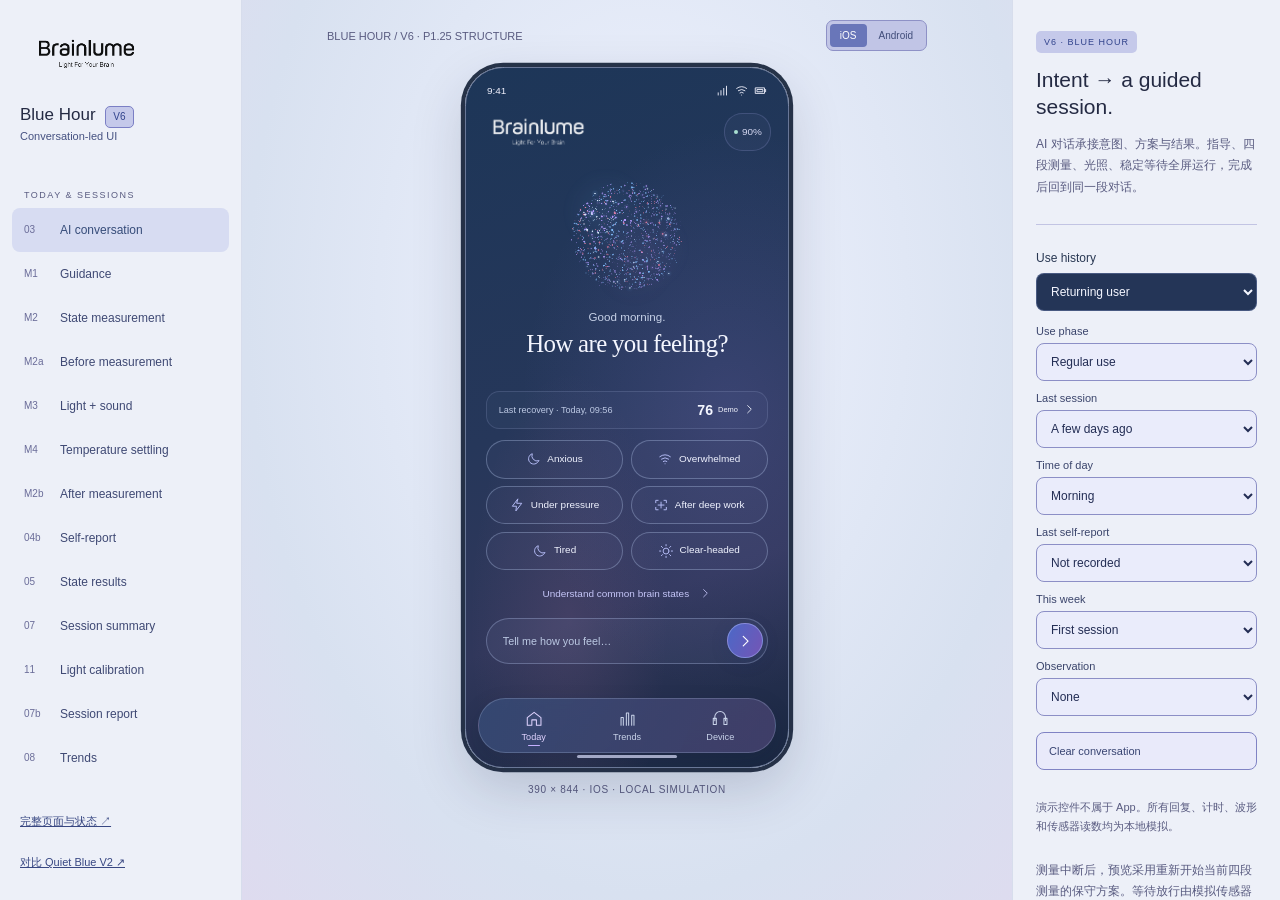
==== index.html @ 0a4dd1eb "Publish complete Brainlume V6 UI prototype and all design states" ====
<!doctype html>
<html lang="en"><head><meta charset="UTF-8"><meta name="viewport" content="width=device-width,initial-scale=1,viewport-fit=cover"><meta name="theme-color" content="#152440"><title>Brainlume — V6 Blue Hour — Conversation UI</title><link rel="stylesheet" href="style.css"><link rel="icon" href="data:,"><link rel="stylesheet" href="quiet-blue.css"><link rel="stylesheet" href="eeg.css"><link rel="stylesheet" href="extended.css?v=20261021-v6"><link rel="stylesheet" href="ue-sync.css?v=20261021-v6"><link rel="stylesheet" href="p1.css?v=20261021-v6"><link rel="stylesheet" href="warm-still.css?v=20261021-v6"><link rel="stylesheet" href="warm-v5.css?v=20261021-v6"><link rel="stylesheet" href="brand-v5.css?v=20261021-v6"><link rel="stylesheet" href="p125.css?v=20261021-v6"></head><body><div id="app"></div><script src="app.js?v=20260918-product"></script><script src="quiet-blue.js"></script><script src="eeg.js"></script><script src="extended.js?v=20260918-product"></script><script src="ue-sync.js?v=20260918-product"></script><script src="p1.js?v=20261021-v6"></script><script src="p125.js?v=20261021-v6"></script></body></html>
---- style.css ----
@media(min-width:701px) and (max-height:950px){.stage .phone{zoom:.83}.stage{padding-top:20px!important}.stage .stage-top{margin-bottom:16px}.stage .design-caption{margin-top:16px}}
@media(min-width:701px) and (max-height:800px){.stage .phone{zoom:.70}.stage{padding-top:18px!important}.stage .stage-top{margin-bottom:15px}.stage .design-caption{margin-top:16px}}
:root{color-scheme:dark;--bg:#071015;--surface:#242c30;--surface2:#30383c;--line:#3d474b;--text:#f7f8f8;--muted:#abb6bb;--cyan:#1ec8e9;--green:#60e390;--amber:#ffbf58;--red:#ff857b;--radius:18px;--space:8px;font-family:Inter,'SF Pro Display',-apple-system,BlinkMacSystemFont,'Segoe UI',sans-serif;color:var(--text);background:#080d10;font-synthesis:none}*{box-sizing:border-box}body{margin:0}button,input,select{font:inherit}button{cursor:pointer;color:inherit}button:focus-visible,a:focus-visible,input:focus-visible,select:focus-visible,summary:focus-visible{outline:2px solid var(--cyan);outline-offset:4px}button{border:0}a{color:var(--cyan)}svg{width:22px;height:22px;flex-shrink:0;fill:none;stroke:currentColor;stroke-width:1.65;stroke-linecap:round;stroke-linejoin:round}h1,h2,h3,p{margin:0}h1{font-size:29px;line-height:1.12;letter-spacing:-1.15px;font-weight:650}h2{font-size:19px;letter-spacing:-.4px;font-weight:620}h3{font-size:15px;font-weight:600}p{line-height:1.5}small{font-size:11px;line-height:1.5}.muted{color:var(--muted)}.cyan{color:var(--cyan)}.amber{color:var(--amber)}.green{color:var(--green)}.red{color:var(--red)}.eyebrow{font-size:10px;letter-spacing:1.8px;font-weight:650;text-transform:uppercase;color:var(--muted)}.flex{display:flex;align-items:center;gap:10px}.between{justify-content:space-between}.column{display:flex;flex-direction:column;gap:16px}.grow{flex:1}.mt{margin-top:24px}.mb{margin-bottom:18px}.tiny{font-size:12px}.lead{font-size:14px;color:var(--muted);line-height:1.55;margin-top:10px}.text-center{text-align:center}.workspace{min-height:100vh;display:grid;grid-template-columns:242px minmax(470px,1fr) 268px}.rail{height:100vh;position:sticky;top:0;border-right:1px solid #202a30;padding:28px 20px;display:flex;flex-direction:column;gap:24px;background:#0c1216}.brand{height:35px;width:118px;object-fit:contain;filter:invert(1);mix-blend-mode:screen}.rail .eyebrow{margin-bottom:8px}.rail-title{font-size:17px;line-height:1.4}.version{display:inline-block;border:1px solid #37434a;padding:3px 7px;border-radius:5px;font-size:10px;margin-left:5px;color:var(--cyan)}.screen-list{overflow:auto;flex:1;margin:0 -8px;scrollbar-width:thin}.screen-list button{width:100%;padding:11px 12px;min-height:44px;text-align:left;border-radius:8px;background:transparent;display:flex;gap:12px;align-items:center;font-size:12px;color:#a6b2b9}.screen-list button span{font-size:10px;font-variant-numeric:tabular-nums;color:#65757e;width:24px}.screen-list button.active{background:#1b2c34;color:var(--cyan)}.screen-list button:hover{background:#202a30}.group-label{font-size:9px;text-transform:uppercase;letter-spacing:1.5px;color:#81919a;margin:20px 12px 8px}.rail-foot{font-size:11px;color:#87979f;line-height:1.7;border-top:1px solid #253139;padding-top:15px}.stage{padding:26px 32px 34px;display:flex;flex-direction:column;align-items:center;background:radial-gradient(ellipse at 50% 30%,#1b2c35 0,transparent 65%)}.stage-top{width:100%;max-width:600px;display:flex;justify-content:space-between;align-items:center;margin-bottom:22px;font-size:11px;color:#95a6af}.platform{display:flex;gap:2px;background:#10191f;border:1px solid #28383f;border-radius:7px;padding:3px}.platform button{background:transparent;color:#97a5ad;padding:6px 10px;border-radius:4px;font-size:10px}.platform button.active{background:#33454f;color:white}.phone{position:relative;width:390px;height:844px;border:1px solid #52616a;border-radius:46px;background:linear-gradient(164deg,#26383f 0%,#1a272e 22%,#101a1f 60%,#0a1217 100%);box-shadow:0 32px 90px #0009,0 0 0 5px #0e151a;overflow:hidden;display:flex;flex-direction:column}.phone.android{border-radius:30px}.status{height:46px;flex-shrink:0;padding:15px 25px 6px;display:flex;justify-content:space-between;align-items:center;font-size:12px;font-weight:650}.status svg{width:15px;height:15px}.status .flex{gap:6px}.topbar{height:52px;flex-shrink:0;display:flex;align-items:center;justify-content:space-between;padding:0 18px}.topbar .brand{width:110px;height:36px}.topbar .eyebrow{color:#eff4f6;letter-spacing:1.4px}.icon-btn{background:transparent;width:44px;min-height:44px;display:inline-flex;justify-content:center;align-items:center;border-radius:50%}.icon-btn:hover{background:#ffffff0a}.main{flex:1;overflow-y:auto;overflow-x:hidden;padding:8px 22px 32px;scrollbar-width:none}.main::-webkit-scrollbar{display:none}.main.has-nav{padding-bottom:115px}.safe-bottom{height:17px;flex-shrink:0}.safe-bottom:after{content:'';display:block;width:120px;height:4px;background:#e4eaed;border-radius:10px;margin:4px auto}.android .safe-bottom:after{width:75px;height:3px}.bottom-nav{position:absolute;left:16px;right:16px;bottom:22px;height:66px;display:flex;background:#1b272deb;border:1px solid #3a4a53;border-radius:32px;box-shadow:0 6px 28px #0008;backdrop-filter:blur(18px);z-index:4}.bottom-nav button{flex:1;background:none;display:flex;align-items:center;justify-content:center;flex-direction:column;gap:5px;color:#a8b5bc;font-size:10px}.bottom-nav button.active{color:var(--cyan)}.bottom-nav svg{width:21px;height:21px}.greeting{margin:9px 0 21px}.greeting .eyebrow{margin-bottom:9px}.device-strip{background:#33444d66;border:1px solid #50616b88;border-radius:14px;padding:11px 12px;display:flex;align-items:center;gap:10px;margin:20px 0}.device-strip>svg{color:#a9c2ce}.device-strip strong{font-size:12px;font-weight:550}.device-strip small{color:#b6c4cb;display:block;font-size:10px}.dot{display:inline-block;width:5px;height:5px;border-radius:50%;background:var(--green);margin-right:5px;vertical-align:middle}.device-strip .battery{font-size:11px;margin-left:auto;color:#bfd0d8}.device-strip .battery svg{width:17px}.section-heading{display:flex;align-items:center;justify-content:space-between;margin:25px 0 12px}.section-heading h2{font-size:15px;font-weight:600;letter-spacing:-.1px}.text-btn{background:none;color:var(--muted);font-size:11px;min-height:44px;padding:0 3px}.text-btn:hover{color:var(--cyan)}.context-chips{display:flex;gap:6px;overflow-x:auto;margin:0 -22px 18px;padding:0 22px 5px;scrollbar-width:none}.chip{background:#26373f;border:1px solid #40515a;color:#bccbd2;white-space:nowrap;padding:7px 12px;border-radius:20px;font-size:10px;min-height:36px}.chip.selected{border-color:#66c3d5;background:#174957;color:#d4f7ff}.tasks{display:grid;gap:12px}.task{border:1px solid #4b5a63;border-radius:18px;background:linear-gradient(115deg,#32444d,#25353d);padding:19px 17px;text-align:left;display:flex;gap:14px;align-items:center;min-height:113px;transition:transform .2s,border-color .2s}.task:hover{transform:translateY(-2px);border-color:#78becd}.task .task-icon{width:45px;height:45px;border:1px solid #2c849a;border-radius:50%;display:grid;place-items:center;color:#65d9ee;flex-shrink:0;background:#173c4766}.task.warm .task-icon{color:#f1c78d;border-color:#806445;background:#57443144}.task .task-icon svg{width:23px;height:23px}.task h3{font-size:16px;letter-spacing:-.35px;line-height:1.3}.task p{font-size:11px;color:#b9c9d1;margin-top:6px}.task .duration{display:inline-block;margin-top:8px;font-size:10px;color:#e2edf1;letter-spacing:.3px}.task>svg{width:16px;margin-left:auto;color:#a4bac4}.card{background:linear-gradient(125deg,#283840,#202d34);border:1px solid #41515b;border-radius:var(--radius);padding:18px}.recent-card{display:flex;align-items:center;gap:18px;text-align:left;width:100%;color:inherit}.recent-card .ring{width:82px;height:82px}.recent-card .ring .number{font-size:29px}.recent-card .ring small{font-size:9px}.recent-copy .eyebrow{font-size:9px;letter-spacing:1px}.recent-copy strong{font-size:16px;display:block;margin:6px 0}.recent-copy p{font-size:11px;line-height:1.5;color:#afc1cb}.ring{position:relative;display:grid;place-items:center;width:210px;height:210px;flex-shrink:0}.ring svg{width:100%;height:100%;position:absolute;inset:0;stroke:none;transform:rotate(-90deg)}.ring circle{fill:none;stroke-width:6;stroke-linecap:round}.ring .ring-track{stroke:#3d505b}.ring .ring-fill{stroke:var(--cyan);stroke-dasharray:var(--arc) 283}.ring .number{font-size:68px;letter-spacing:-3px;font-weight:560;line-height:1.05}.ring small{display:block;text-align:center;color:#b5c6cf;font-size:13px;letter-spacing:0;margin-top:3px}.score-hero{display:flex;flex-direction:column;align-items:center;padding:20px 0 17px}.score-hero .eyebrow{margin-top:15px;font-size:10px}.score-hero .ring{width:193px;height:193px}.result-title{margin-top:12px}.result-title h1{font-size:27px}.pill{font-size:10px;padding:5px 9px;border-radius:20px;border:1px solid #6b6250;color:var(--amber);background:#64522b22;white-space:nowrap}.pill.good{color:var(--green);border-color:#456c60;background:#234c3633}.pill.neutral{color:#c4d4dc;border-color:#52636d;background:#40536122}.relax-row{padding:14px 16px;font-size:12px}.action-card{border-left:2px solid var(--cyan);padding:13px 15px;background:#1c39434d;border-radius:0 10px 10px 0;margin-top:15px}.action-card p{font-size:12px;color:#bcccd5;margin-top:5px}.metric-row{padding:14px 0;border-bottom:1px solid #46545e99}.metric-row:last-child{border-bottom:0;padding-bottom:0}.metric-row:first-child{padding-top:0}.metric-row strong{font-size:12px;font-weight:500}.metric-row small{font-size:10px;color:#a3b7c2}.metric-row .value{font-size:19px}.bar{height:4px;border-radius:5px;background:#42555f;margin:10px 0 4px;overflow:hidden}.bar>i{height:100%;display:block;background:#77c9da;border-radius:5px}.primary,.secondary,.danger{width:100%;min-height:50px;border-radius:13px;padding:13px 15px;font-size:13px;font-weight:650;display:flex;align-items:center;justify-content:center;gap:10px}.primary{background:var(--cyan);color:#031b23}.primary:hover{background:#63dcf1}.secondary{background:#26363e;border:1px solid #657680;color:#edf3f6}.danger{background:#ff857b;color:#30100c}.bottom-action{margin-top:22px;display:flex;flex-direction:column;gap:10px}.footnote{font-size:10px;color:#95aab5;line-height:1.65}.footer-note{text-align:center;font-size:10px;letter-spacing:.2px;color:#91a8b4;margin-top:16px}.disclosure{border-bottom:1px solid #384952;padding:15px 0;font-size:12px;color:#b0c2cc}.disclosure summary{min-height:24px;cursor:pointer;color:#dce8ee;font-size:12px}.disclosure p{margin-top:12px;font-size:11px;line-height:1.7}.steps{display:flex;margin:13px 0 8px;position:relative;justify-content:space-between}.steps:before{content:'';position:absolute;top:14px;left:42px;right:42px;height:1px;background:#52616b}.step{position:relative;display:flex;flex-direction:column;align-items:center;gap:8px;width:33%;color:#8fa5b1;font-size:10px}.step b{font-size:10px;border-radius:50%;border:1px solid #526975;background:#17272f;width:29px;height:29px;display:grid;place-items:center;font-weight:500}.step.active{color:var(--cyan)}.step.active b{background:var(--cyan);border-color:var(--cyan);color:#031b23}.step.done b{background:#506a76;color:white}.light .step.active{color:var(--amber)}.light .step.active b{background:var(--amber);border-color:var(--amber)}.session{display:flex;flex-direction:column;min-height:100%;text-align:center}.session h1{font-size:24px;letter-spacing:-.7px}.session .lead{max-width:285px;margin:10px auto 0;font-size:12px}.orb-wrap{height:257px;display:grid;place-items:center;margin:8px -10px 0;position:relative;flex-shrink:0}.orb{width:102px;height:102px;border-radius:50%;position:relative;background:radial-gradient(circle at 40% 35%,#b5e8ee88,#5d9fba22 65%,#b5f8ff44);border:1px solid #8bd4e8;box-shadow:0 0 60px #47c1e933,inset 0 0 35px #9eeeff33;animation:breathe 7s ease-in-out infinite}.orb:before,.orb:after{content:'';position:absolute;inset:-29px;border:1px solid #61b3d34d;border-radius:50%;box-shadow:0 0 0 28px #55b9d808,0 0 0 29px #66b8d420}.orb:after{inset:-86px;border-color:#72b6d019;box-shadow:none}.light .orb{background:radial-gradient(circle at 38% 33%,#f8d4a56b,#97612744 70%,#ffbd6533);border-color:#e9bb71;box-shadow:0 0 70px #d49a4733,inset 0 0 35px #ffce822b}.light .orb:before{border-color:#e7b56d55;box-shadow:0 0 0 28px #dba64c08,0 0 0 29px #c7a36829}.light .orb:after{border-color:#c7a36819}.paused .orb{animation-play-state:paused;opacity:.4}.timer{font-size:48px;font-weight:500;letter-spacing:-2px;line-height:1.1;font-variant-numeric:tabular-nums}.timer-label{font-size:10px;color:#b1c5d0;margin-top:7px;letter-spacing:.4px}.session-message{font-size:11px;color:#bed1db;margin-top:19px;min-height:35px}.signal{font-size:10px;color:#abc3cf;display:flex;justify-content:center;gap:6px;align-items:center;margin-top:20px}.signal svg{width:14px;height:14px}.session-actions{margin-top:auto;padding-top:22px;display:flex;flex-direction:column;gap:3px}.session-actions .text-btn{font-size:11px}.banner{font-size:11px;text-align:left;padding:12px 14px;border:1px solid #546d78;border-radius:12px;background:#304f5c55;margin:16px 0;line-height:1.6}.banner.warning{border-color:#916b43;color:#f2c890;background:#6c471c33}.session .banner{margin:12px 0 0}.session .banner+.orb-wrap{height:212px}.segmented{display:flex;border:1px solid #475b67;background:#17272f;padding:4px;border-radius:12px;margin:22px 0}.segmented button{flex:1;background:none;color:#acbec9;border-radius:8px;font-size:11px;min-height:38px}.segmented button.active{background:#405661;color:white;box-shadow:0 2px 4px #0002}.chart{width:100%;height:auto;stroke:none;margin-top:17px}.chart text{font-size:9px;fill:#aebec8;font-family:inherit;stroke:none}.chart .grid{stroke:#43555f;stroke-width:1;stroke-dasharray:3 4}.chart .line{fill:none;stroke:var(--cyan);stroke-width:2}.chart circle{fill:var(--cyan);stroke:#173b4a;stroke-width:2}.history-row{width:100%;padding:15px 0;display:flex;align-items:center;gap:10px;background:none;border-bottom:1px solid #3c4d57;text-align:left}.history-row:last-child{border:0;padding-bottom:0}.history-row svg{width:16px;color:#a1b5c0}.history-row .history-icon{background:#354d58;width:34px;height:34px;border-radius:10px;display:grid;place-items:center;color:#aed2df}.history-row strong{display:block;font-size:12px}.history-row small{font-size:10px;color:#95acb9;display:block;margin-top:4px}.history-row .pill{font-size:9px}.stat-pair{display:flex;justify-content:space-between;margin-top:17px;padding-top:14px;border-top:1px solid #3c515c}.stat-pair strong{font-size:21px;font-weight:550;display:block}.stat-pair small{font-size:9px;color:#a8bcc7}.product-photo{width:100%;height:176px;object-fit:cover;border-radius:15px;filter:brightness(.83);margin:18px 0}.settings-row{width:100%;background:none;display:flex;align-items:center;gap:12px;text-align:left;padding:16px 0;border-bottom:1px solid #435560}.settings-row:last-child{border:0}.settings-row svg{width:18px;color:#a7c4d2}.settings-row strong{font-size:12px;font-weight:500;display:block}.settings-row small{color:#a0b6c3;font-size:10px;display:block;margin-top:4px}.settings-row>svg:last-child{margin-left:auto;width:15px}.checklist{display:flex;flex-direction:column;gap:18px;margin:24px 0}.check-item{display:flex;align-items:flex-start;gap:12px;font-size:12px;line-height:1.55}.check-item b{flex-shrink:0;border-radius:50%;border:1px solid #52717f;color:#9fe0ee;font-size:10px;font-weight:500;width:25px;height:25px;display:grid;place-items:center}.choice{width:100%;padding:18px;background:#293b45;border:1px solid #50636f;border-radius:14px;display:flex;align-items:center;text-align:left;gap:13px;min-height:62px}.choice svg{color:#c3d7e1}.choice.selected{border-color:var(--cyan);background:#164454}.choice span{font-size:13px}.choice small{display:block;margin-top:5px;color:#a5bdca}.compare{display:grid;grid-template-columns:1fr 1fr;gap:12px;margin:20px 0}.compare .card{text-align:center;padding:17px 8px}.compare strong{font-size:40px;font-weight:500;display:block;margin:6px 0;letter-spacing:-1px}.compare small{color:#b1c6d0;font-size:10px}.compare .after{border-color:#46818f}.legend{display:flex;gap:15px;font-size:10px;color:#a7bcc7;margin-bottom:15px}.legend i{display:inline-block;width:7px;height:7px;background:#778b96;border-radius:2px;margin-right:6px}.legend i.after{background:var(--cyan)}.compare-metric{margin:17px 0}.compare-metric .flex{font-size:11px;justify-content:space-between}.paired-bars{display:grid;grid-template-columns:1fr 26px;align-items:center;gap:4px 7px;margin-top:7px;font-size:10px;color:#b5c7d1}.paired-bars i{display:block;height:4px;background:#7b8e99;border-radius:3px}.paired-bars i.after{background:var(--cyan)}.direction{font-size:9px;color:#99adba;margin-top:5px}.table{width:100%;border-collapse:collapse;font-size:11px;margin-top:16px}.table td,.table th{padding:11px 5px;border-bottom:1px solid #41535e;text-align:right}.table td:first-child,.table th:first-child{text-align:left}.table th{font-size:9px;color:#adc1ce;font-weight:500}.table td:last-child{color:#86d6e5}.report-label{margin-top:26px}.field{display:block;font-size:12px;margin:21px 0}.field input,.field select{margin-top:9px;width:100%;height:50px;border-radius:12px;border:1px solid #586d79;background:#243943;color:#f5f9fb;padding:0 14px}.field input::placeholder{color:#9db1be}.toggle-row{display:flex;align-items:center;gap:15px;padding:18px 0;border-bottom:1px solid #3f535f}.toggle-row strong{font-size:12px}.toggle-row p{font-size:11px;color:#a5bdcb;margin-top:6px}.switch{width:43px;height:26px;flex-shrink:0;border-radius:20px;background:#546976;padding:3px;border:0}.switch:after{content:'';display:block;width:20px;height:20px;background:#e5f1f6;border-radius:50%;transition:transform .2s}.switch[aria-checked=true]{background:#188399}.switch[aria-checked=true]:after{transform:translateX(17px)}.switch:disabled{opacity:.6;cursor:default}.swatches{display:flex;gap:8px;margin:12px 0}.swatch{border:2px solid transparent;background:var(--skin);width:46px;height:46px;border-radius:50%;color:#141414}.swatch.selected{border-color:#51def6;outline:2px solid #153644;outline-offset:2px}.welcome-art{margin:0 -22px 26px;height:310px;position:relative;overflow:hidden}.welcome-art img{height:100%;width:100%;object-fit:cover;filter:brightness(.75)}.welcome-art:after{content:'';position:absolute;inset:0;background:linear-gradient(transparent 55%,#17272f)}.welcome h1{font-size:35px}.large-icon{width:66px;height:66px;border-radius:20px;background:#30505d;display:grid;place-items:center;margin:22px 0;color:#93dfec}.large-icon svg{width:30px;height:30px}.inspector{height:100vh;position:sticky;top:0;border-left:1px solid #253037;padding:31px 23px;background:#0c1318;overflow:auto}.inspector h2{font-size:15px;margin:13px 0}.inspector p{font-size:12px;line-height:1.8;color:#9cafba;margin:12px 0}.inspector .rule{border-top:1px solid #293a44;margin:26px 0}.inspector .token{display:flex;gap:10px;align-items:center;margin:12px 0;font-size:11px;color:#b1c2cd}.token i{width:22px;height:22px;border-radius:6px;border:1px solid #ffffff22}.inspector .tiny-btn{background:#20323c;border:1px solid #405662;width:100%;padding:11px 12px;text-align:left;margin:5px 0;border-radius:8px;font-size:11px;min-height:44px}.inspector .tiny-btn:hover{border-color:#79bfce}.review-badge{display:inline-flex;align-items:center;gap:6px;font-size:9px;letter-spacing:1px;padding:6px 8px;border-radius:5px;background:#1a3540;color:#a7dde9}.modal-scrim{position:absolute;inset:0;background:#03090dc9;backdrop-filter:blur(7px);z-index:20;display:flex;align-items:flex-end}.sheet{width:100%;background:#263943;border:1px solid #607783;border-radius:26px 26px 0 0;padding:24px 22px 30px;max-height:85%;overflow:auto;box-shadow:0 -20px 60px #0005}.sheet:before{content:'';display:block;margin:-11px auto 22px;width:36px;height:4px;border-radius:3px;background:#66818e}.sheet h2{font-size:23px;line-height:1.2}.sheet .lead{font-size:12px}.sheet .primary,.sheet .secondary,.sheet .danger{margin-top:11px}.toast{position:absolute;bottom:104px;left:20px;right:20px;background:#d2f4fd;color:#0e3542;font-size:12px;padding:15px;border-radius:12px;text-align:center;z-index:30;box-shadow:0 8px 25px #0006}.empty{padding:48px 16px;text-align:center}.empty svg{width:38px;height:38px;color:#86bfce;margin-bottom:15px}.empty p{font-size:12px;color:#a9c1ce;margin-top:10px}.mobile-review{display:none}.design-caption{font-size:10px;color:#7f939e;margin-top:20px;letter-spacing:.7px}.hidden{display:none!important}@keyframes breathe{0%,100%{transform:scale(.94);opacity:.8}50%{transform:scale(1.08);opacity:1}}@media(prefers-reduced-motion:reduce){*,*:before,*:after{animation:none!important;transition:none!important}}@media(max-width:1150px){.workspace{grid-template-columns:205px 1fr}.inspector{display:none}.rail{padding:24px 16px}.stage{padding:25px}.mobile-review{display:block;margin-top:20px;max-width:390px;width:100%;font-size:11px}.mobile-review summary{cursor:pointer;color:#9ec2d3;min-height:44px}.mobile-review button{min-height:44px;padding:8px 12px;margin:4px;border-radius:8px;background:#263c49;font-size:11px}.mobile-review select{width:100%;height:44px;background:#233b48;color:white;border:1px solid #526978;border-radius:8px;padding:0 10px}}@media(max-width:700px){.workspace{display:block}.rail,.inspector{display:none}.stage{padding:0;display:block;background:none}.stage-top,.design-caption{display:none}.phone{width:100%;height:100dvh;min-height:600px;border:0;border-radius:0!important;box-shadow:none}.status{padding-top:max(13px,env(safe-area-inset-top));height:calc(44px + env(safe-area-inset-top))}.safe-bottom{height:max(17px,env(safe-area-inset-bottom))}.bottom-nav{bottom:max(22px,env(safe-area-inset-bottom))}.mobile-review{max-width:none;margin:0;padding:14px 22px;background:#0b1720}.main{padding-left:22px;padding-right:22px}.modal-scrim{position:fixed}.sheet{padding-bottom:max(30px,env(safe-area-inset-bottom))}}@media(max-width:360px){h1{font-size:26px}.main{padding-left:18px;padding-right:18px}.task{padding:15px 13px;gap:10px}.task h3{font-size:15px}.task .task-icon{width:38px;height:38px}.context-chips{margin-left:-18px;margin-right:-18px;padding-left:18px;padding-right:18px}.orb-wrap{height:222px}.session .banner+.orb-wrap{height:180px}.timer{font-size:42px}.paired-bars{font-size:9px}}@media print{body{background:white;color:black}.rail,.inspector,.stage-top,.bottom-nav,.mobile-review,.design-caption,.status,.safe-bottom,.topbar,.bottom-action{display:none!important}.workspace,.stage{display:block;padding:0}.phone{width:100%;height:auto;border:0;box-shadow:none;background:white;color:black;overflow:visible}.main{overflow:visible;padding:20px!important}.card{background:#f4f6f8;border-color:#ddd;break-inside:avoid;color:black}.muted,.lead,.footnote,.eyebrow,.table th,.direction{color:#555}.table td:last-child{color:#15657b}}
body.embedded .rail,body.embedded .inspector,body.embedded .stage-top,body.embedded .design-caption,body.embedded .mobile-review{display:none!important}body.embedded .workspace{display:block}body.embedded .stage{padding:0!important}body.embedded .phone{zoom:1!important;width:100%;height:100dvh;border:0;border-radius:0;box-shadow:none}body.embedded{overflow:hidden}
---- quiet-blue.css ----
/* Quiet Blue / V2. Core layout and accessible interactions are inherited. */
:root{--bg:#202c50;--surface:#274565;--surface2:#354e77;--line:#52639b;--text:#f2f3fc;--muted:#c0d0e7;--cyan:#98cbed;--green:#92ded7;--amber:#efcf8d;--red:#f5a9a9;--radius:12px;font-family:Avenir,'Avenir Next','Trebuchet MS',-apple-system,BlinkMacSystemFont,'Segoe UI',sans-serif;background:#151f35;font-synthesis:none}
body{background:#151f35}h1{font-weight:500;letter-spacing:-.55px;font-size:27px}h2{font-weight:500;letter-spacing:0}h3{font-weight:500}.eyebrow{font-weight:500;letter-spacing:1.1px}.phone{background:linear-gradient(168deg,#202b50 0%,#20334e 49%,#203a4d 75%,#495c87 100%);border-color:#6572a2;box-shadow:0 25px 80px #0b102655,0 0 0 5px #1b2440}.status{height:46px;font-weight:500}.status .flex{gap:7px}.status svg{width:16px;height:16px}.topbar{height:68px;padding:0 19px}.topbar .brand{width:157px;height:64px;margin-left:-7px;opacity:.97}.topbar .eyebrow{font-size:12px;letter-spacing:.3px;text-transform:none;max-width:252px;text-align:center;font-weight:500}.topbar .icon-btn{color:#a7e1e8}.main{padding:4px 24px 28px}.main.has-nav{padding-bottom:100px}.safe-bottom{background:#485b88;height:18px}.safe-bottom:after{background:#dae1f2;opacity:.8}.phone:has(.blue-session) .safe-bottom,.phone:has(.result-title) .safe-bottom{background:transparent}
.bottom-nav{left:0;right:0;bottom:0;height:86px;padding:9px 8px 22px;border:0;border-top:1px solid #7884bc66;border-radius:0;background:linear-gradient(110deg,#4e5b8dce,#455a84de);box-shadow:none;backdrop-filter:blur(18px)}.bottom-nav button{color:#becce5;gap:7px;font-size:11px;letter-spacing:.5px;text-transform:uppercase;font-weight:400}.bottom-nav svg{width:25px;height:25px;stroke-width:1.35}.bottom-nav button.active{color:#fff}.bottom-nav button.active svg{filter:drop-shadow(0 0 4px #c8ddff22)}
.primary{background:linear-gradient(105deg,#665fe0,#6f9bdc);border:1px solid #9aaff344;border-radius:30px;color:#fff;font-size:14px;font-weight:500;min-height:49px;box-shadow:none}.primary:hover{background:linear-gradient(105deg,#7772ed,#81afe9)}.secondary{background:linear-gradient(115deg,#334b7022,#45618b22);border-color:#8296cf;border-radius:30px;min-height:49px;font-size:13px;font-weight:500}.danger{border-radius:30px;font-weight:500}.text-btn{font-size:12px;color:#c0d1ec}.icon-btn:hover{background:#7e99cc18}.card{background:transparent;border:0;border-radius:0;padding:18px 0;border-top:1px solid #6278ac88;box-shadow:none}.banner{background:#556e9a1c;border:1px solid #7088b96b;border-radius:12px;color:#d5dff1;font-size:12px}.banner.warning{color:#f6d8a4;background:#75614422;border-color:#bc9c6377}.pill{color:#efd397;border-color:#a58e6788;background:transparent;font-size:11px}.pill.good{color:#9ee4da;border-color:#6ea9a588;background:transparent}.pill.neutral{color:#d2ddf2;background:transparent;border-color:#7c91b088}.action-card{background:transparent;border-left:0;border-top:1px solid #637db688;border-radius:0;padding:18px 0}.action-card p{color:#c0d0e7}.section-heading h2{font-size:16px;font-weight:500}.footnote{font-size:11px;color:#bfd0e7;line-height:1.6}.lead{font-size:14px;color:#c0cfe7;line-height:1.6}.dot{background:#92e3da;width:5px;height:5px}.cyan{color:#a7d5f2}.green{color:#a3e5dd}.amber{color:#efd293}
.home-intro{text-align:center;margin:23px 0 0}.home-intro h1{font-size:18px;letter-spacing:0;color:#d9def5;font-weight:400}.home-intro p{font-size:11px;color:#b7cbe2;margin-top:8px}.round-tasks{display:grid;grid-template-columns:1fr 1fr;gap:16px;margin:35px 0 0}.round-task{text-align:center;min-width:0}.circle-action{width:100%;aspect-ratio:1;border-radius:50%;background:radial-gradient(ellipse at 30% 25%,#30537e 0%,#274872 52%,#274b71 100%);border:1px solid #28729980;box-shadow:inset 0 2px 7px #267fc344,inset -2px -2px 10px #344c8433,0 6px 16px #102b4b18;display:grid;place-items:center;color:#f5f4fc;padding:15px;transition:transform .2s,border-color .2s,box-shadow .2s}.circle-action span{font-size:23px;font-weight:500;line-height:1.3;letter-spacing:.1px}.recovery-circle{background:radial-gradient(ellipse at 30% 25%,#335586 0%,#2b4978 53%,#2b4a78 100%);border-color:#3e73a788}.circle-action:hover{transform:translateY(-3px);border-color:#87c8e5;box-shadow:inset 0 2px 7px #6cabd355,0 9px 22px #18234433}.circle-action:active{transform:scale(.98)}.round-task>strong{display:block;font-size:14px;font-weight:500;margin-top:13px}.round-task p{font-size:12px;color:#d0dbed;margin-top:3px}.guide-link{display:flex;align-items:center;justify-content:center;gap:17px;background:none;width:100%;min-height:52px;margin:22px 0 14px;font-size:14px;color:#e4e9f7}.guide-link>span{text-decoration:underline;text-underline-offset:5px}.guide-link>svg:first-child{color:#a0a1ee;width:20px}.guide-link>svg:last-child{color:#91c7e6;width:17px}.recent-open{border-top:1px solid #677aad8c;border-bottom:1px solid #677aad8c;padding:17px 0 20px}.recent-open .section-heading{margin:0 0 13px}.recent-open .section-heading .tiny{font-size:10px}.open-result{background:none;width:100%;padding:0;display:grid;grid-template-columns:1fr 1fr 10px;text-align:left;align-items:center;color:inherit;gap:15px;min-height:67px}.open-result>span:first-child{border-right:1px solid #768cc17d}.open-result small{font-size:12px;color:#bdcee9}.open-result strong{display:block;font-size:36px;line-height:1.2;color:#b8b7f4;font-weight:400;margin-top:6px;letter-spacing:0}.open-result em{font-size:12px;font-style:normal;color:#becce6}.open-result .state-word{font-size:25px;color:#efd397;font-weight:500}.open-result>svg{width:13px;color:#84b6d5}.scenario-section .section-heading{margin:19px 0 10px}.scenario-section .section-heading h2{font-size:14px}.scenario-section .tiny{font-size:10px}.context-chips{margin:0 -24px;padding:0 24px 8px;gap:7px}.chip{background:#6277991c;border:1px solid #869abe66;color:#dbe5f5;font-size:11px;padding:7px 13px;min-height:38px;border-radius:22px}.chip.selected{background:#7778bd77;color:#fff;border-color:#adadef}.device-strip{background:transparent;border-color:#7891b36b}
.result-title{margin-top:18px}.result-title h1{font-size:21px;letter-spacing:0;font-weight:500}.score-hero{padding:17px 0 0}.score-hero .blue-ring{width:206px;height:206px}.blue-ring circle{stroke-width:6.6}.blue-ring .ring-track{stroke:#356892}.blue-ring .blue-fill{stroke-linecap:round}.blue-ring .number{color:#c1baf7;font-size:53px;font-weight:400;letter-spacing:-1px}.blue-ring small{color:#c4d7ee;font-size:15px;margin-top:0}.ring-label{display:block;font-size:12px;color:#c0def0;margin-top:8px}.score-context{text-align:center;font-size:11px;color:#b5c9e2;margin-top:10px}.relax-inline{text-align:center;font-size:13px;margin-top:19px;color:#e4eaf5}.relax-inline span{padding:0 7px;color:#9ab3d1}.relax-inline strong{font-size:15px;color:#efd397;font-weight:500}.recommendation h2{font-size:21px;margin-top:17px}.recommendation .lead{font-size:12px;line-height:1.5;margin-top:8px}.result-action{margin-top:17px;gap:7px}.result-action .primary{font-size:14px}.result-action .footnote{font-size:10px}.open-metrics{margin-top:20px;border-top:1px solid #6e81b399}.metric-row{padding:20px 0 17px!important;border-bottom:1px solid #667dab77}.metric-row h3{font-size:14px}.metric-row .value{font-size:15px;color:#a7d5ed}.scale-bar{margin-top:13px;position:relative;height:8px;border-bottom:1px dotted #9db3d288;border-left:1px dotted #9db3d288;border-right:1px dotted #9db3d288}.scale-bar i{display:block;height:7px;background:linear-gradient(90deg,#77b8df,#7d8beb);border-radius:0 8px 8px 0}.scale-labels{display:flex;justify-content:space-between;color:#b7c8e0;font-size:10px;margin-top:4px}.direction{color:#c0cee1;font-size:10px;line-height:1.5;margin-top:7px}.disclosure{border-color:#6c7cac77;font-size:13px}.disclosure summary{color:#dfe9f6;font-size:13px}.disclosure p{color:#bdcde4;font-size:12px}.bar{background:#405d7b;border-radius:0;height:7px}.bar>i{background:linear-gradient(90deg,#469ac3,#82a1df);border-radius:0 8px 8px 0}
.blue-session{padding-top:14px;min-height:100%;text-align:center}.steps{margin:0 0 0;padding:0 5px}.steps:before{top:14px;background:#8497bd;left:48px;right:48px}.step{font-size:12px;color:#c3cce8;gap:8px}.step b{width:29px;height:29px;font-size:11px;border-color:#8c9fc5;background:#263957;color:#b9cde3}.step.active,.light .step.active{color:#d5cff7}.step.active b,.light .step.active b{background:#aaa1ee;border-color:#c1b5f8;color:#263055;box-shadow:0 0 0 4px #9a8bdf22}.step.done b{background:#2e4a65;color:#ace2e4;border-color:#8aafd2}.session-disc-wrap{display:grid;place-items:center;margin:35px -5px 0}.session-disc{width:254px;height:254px;position:relative;border-radius:50%;display:grid;place-items:center;overflow:hidden;background:radial-gradient(ellipse at 33% 22%,#315e86,#29476e 48%,#2c567e);border:1px solid #3778a588;box-shadow:inset 0 2px 10px #3493ca55,inset -5px -6px 20px #26548333,0 8px 20px #122d4b11}.disc-halo{position:absolute;inset:0;border-radius:50%;background:radial-gradient(circle at 49% 34%,#d2e1f315,transparent 38%);animation:quietBreathe 8s ease-in-out infinite}.with-light .disc-halo{background:radial-gradient(circle at 49% 35%,#efd39555 0%,#b6bd9625 14%,transparent 37%)}.disc-clock{position:relative;margin-top:44px}.session .timer{font-size:43px;letter-spacing:-1px;font-weight:400}.session .timer-label{font-size:12px;color:#dae4f5;margin-top:5px}.session-copy{margin-top:32px}.session-copy h1{font-size:21px;letter-spacing:0;line-height:1.4;font-weight:500}.session-copy .lead{margin-top:8px;font-size:12px;color:#c1cfe5}.signal{font-size:11px;color:#c1dae9;margin-top:19px}.signal svg{width:13px;height:13px}.stage-duration{color:#b7cce2;font-size:11px;margin-top:8px}.session-actions{display:grid;grid-template-columns:1fr 1fr;gap:12px;margin-top:auto;padding-top:30px;padding-bottom:20px}.session-actions .secondary{padding:12px 9px;min-height:49px;font-size:13px;white-space:nowrap;background:#49669818}.session-actions svg{width:18px}.measure-top{font-size:13px;color:#d0d6ed;padding:14px 0}.blue-session .banner{margin-top:15px;font-size:11px;line-height:1.5;padding:10px 12px}.has-alert .session-disc-wrap{margin-top:18px}.has-alert .session-disc{width:215px;height:215px}.has-alert .session-copy{margin-top:19px}.paused .disc-halo{animation-play-state:paused;opacity:.25}.paused .session-disc{filter:saturate(.6)}@keyframes quietBreathe{0%,100%{opacity:.55;transform:scale(.94)}50%{opacity:1;transform:scale(1.08)}}
.trend-heading{text-align:center;margin-top:23px}.trend-heading h1{font-size:19px;font-weight:400;letter-spacing:0}.segmented{border:1px solid #7e7eca;background:#1b2c4b66;padding:0;border-radius:30px;margin:25px 0 0;overflow:hidden}.segmented button{border-radius:30px;min-height:36px;font-size:12px;color:#e0e7f4;font-weight:400}.segmented button.active{background:linear-gradient(100deg,#665fe0,#6f98de);color:#fff;box-shadow:none}.range-caption{text-align:center;font-size:12px;color:#cdd9ee;margin:20px 0 29px}.trend-section h2{font-size:17px}.trend-section>.footnote{font-size:10px;color:#b4c8e0;margin-top:7px}.chart{margin:17px 0 0}.chart text{font-size:11px;fill:#c9d8eb}.chart .grid{stroke:#92adca88;stroke-width:.7;stroke-dasharray:1 3}.chart .line{stroke:#83bce9;stroke-width:2.5}.chart circle{fill:#e6e5fd;stroke:#89bee9;stroke-width:1.8}.trend-caption{font-size:10px;color:#c1d0e3;text-align:center;line-height:1.6;margin:0 12px 20px}.stat-pair{padding:17px 8px 20px;border-top:1px solid #6b80b18c;border-bottom:1px solid #6b80b18c;margin-top:0;justify-content:space-around;text-align:center}.stat-pair>div{flex:1}.stat-pair>div+div{border-left:1px solid #728abc77}.stat-pair strong{font-size:25px;font-weight:400;line-height:1.2;color:#ccd6f4}.stat-pair small{display:block;font-size:11px;color:#c0cfe5;margin-top:6px}.open-history .section-heading{margin:23px 0 7px}.history-row{padding:15px 0;gap:10px;border-color:#6882ad66}.history-row strong{font-size:13px;font-weight:400;color:#d8e4f6}.history-row small{font-size:10px;color:#b0c5dc}.history-row>svg{color:#8dcee9;width:15px}.mood{font-size:12px;color:#e7cb98;display:flex;align-items:center;gap:8px;min-width:112px}.mood i{width:7px;height:7px;border-radius:50%;background:#e7cb98}.mood.good{color:#b2e5ea}.mood.good i{background:#8edfd8}.mood.neutral{color:#bdd7ed}.mood.neutral i{background:#8cbddd}
.product-photo{border-radius:14px;filter:none;opacity:.94}.settings-row{border-color:#637da877;padding:18px 0}.settings-row strong{font-size:14px;font-weight:400}.settings-row small{color:#bfcee3;font-size:11px}.settings-row svg{color:#9cd3e7}.large-icon{background:#47649044;color:#b4dce9;border:1px solid #6b8aaa66;border-radius:50%;width:72px;height:72px}.choice{background:#425e8133;border-color:#748bb188;border-radius:15px;min-height:65px}.choice span{font-size:15px}.choice.selected{background:#6d72b244;border-color:#a5a7eb}.choice small{color:#c1d0e3;font-size:12px}.choice svg{color:#b4d4ec}.check-item{font-size:14px}.check-item b{border-color:#8eaccc;color:#c0dff1}.field{font-size:14px}.field input,.field select{background:#263b59;border-color:#6c84b5;color:#edf2fc;border-radius:10px;font-size:14px}.field input::placeholder{color:#b2c5df}.toggle-row{border-color:#6980aa77}.toggle-row strong{font-size:14px;font-weight:500}.toggle-row p{color:#c0cfe4;font-size:12px}.switch{background:#506888;width:46px;height:28px;padding:3px}.switch:after{width:22px;height:22px}.switch[aria-checked=true]{background:linear-gradient(100deg,#695fda,#779eeb)}.switch[aria-checked=true]:after{transform:translateX(18px)}.compare .card{border:0;border-top:1px solid #6882ad88;border-bottom:1px solid #6882ad88;border-radius:0}.compare .after{background:#728dc411}.compare strong{color:#c3bef6;font-weight:400}.compare .muted{color:#bfcee4}.compare-metric{margin:23px 0}.compare-metric .flex{font-size:13px}.paired-bars i{height:6px;background:#91b2cb}.paired-bars i.after{background:linear-gradient(90deg,#679cca,#959be4)}.legend{font-size:11px;color:#c2d2e9}.legend i{background:#91b2cb}.legend i.after{background:#8d9ee4}.table{font-size:12px}.table th{font-size:11px;color:#c0d1e9}.table td{padding:13px 4px;border-color:#6680ab66}.table td:last-child{color:#b1d7ef}.table th{border-color:#7489b677}.compare-metric .muted{color:#c6d5e8}.sheet{background:linear-gradient(#2d4266,#354d70);border-color:#7f91c2;border-radius:25px 25px 0 0}.sheet h2{font-weight:500}.sheet .lead{font-size:14px}.modal-scrim{background:#101c38bd}.toast{background:#d2def5;color:#233558}.empty{padding:45px 10px}.empty p{font-size:13px;color:#c5d4e8}.welcome-art:after{background:linear-gradient(transparent 55%,#24334f)}
.rail,.inspector{background:#19243b;border-color:#46577955}.stage{background:radial-gradient(ellipse at 50% 30%,#293c60,transparent 70%)}.rail .brand{width:133px;height:51px}.rail-title{font-weight:400;font-size:17px}.rail-foot{border-color:#4a5b7c66;color:#a5b6d0}.screen-list button{color:#b5c7e0}.screen-list button span{color:#8395b8}.screen-list button.active{background:#3e4d75;color:#e3e5ff}.screen-list button:hover{background:#304266}.group-label{color:#9cadcb}.version{border-color:#7384b266;color:#bdc3fa}.review-badge{background:#374a70;color:#d2dafa}.inspector h2{font-weight:500}.inspector p{color:#acbfdc}.inspector .rule{border-color:#4c618155}.inspector .token{color:#c6d1e6}.inspector .tiny-btn{background:#2c4062;border-color:#6378a288;color:#dce5f6}.platform{background:#203454;border-color:#526991}.platform button{color:#b3c6e2}.platform button.active{background:#596b9c}.stage-top{color:#b5c5df}.design-caption{color:#9cb0d0}.mobile-review{background:#263b5b;color:#c7d4eb}.mobile-review button{background:#4b5c8e}.mobile-review select{background:#2e446a;border-color:#7c8fba}.mobile-review summary{color:#c5d5ee}
@media(max-width:700px){.phone{background:linear-gradient(168deg,#202b50 0%,#20334e 49%,#203a4d 75%,#495c87 100%)}.main{padding-left:24px;padding-right:24px}.status{height:calc(46px + env(safe-area-inset-top))}.topbar{height:68px}.bottom-nav{bottom:0;padding-bottom:max(22px,env(safe-area-inset-bottom));height:calc(66px + max(20px,env(safe-area-inset-bottom)))}.safe-bottom{height:max(18px,env(safe-area-inset-bottom))}.main.has-nav{padding-bottom:105px}}
@media(max-width:360px){.main{padding-left:20px;padding-right:20px}.topbar{height:60px}.topbar .brand{width:145px;height:59px}.topbar .eyebrow{font-size:11px}.home-intro{margin-top:15px}.home-intro h1{font-size:16px}.round-tasks{gap:14px;margin-top:27px}.circle-action span{font-size:20px}.round-task>strong{font-size:13px}.round-task p{font-size:11px}.guide-link{margin:14px 0 9px}.open-result{gap:10px}.open-result small{font-size:11px}.open-result .state-word{font-size:23px}.context-chips{margin:0 -20px;padding-left:20px;padding-right:20px}.session-disc{width:224px;height:224px}.session-disc-wrap{margin-top:27px}.session-copy{margin-top:22px}.session-copy h1{font-size:19px}.session-actions{gap:9px;padding-top:23px;padding-bottom:10px}.has-alert .session-disc{width:180px;height:180px}.has-alert .timer{font-size:36px}.has-alert .disc-clock{margin-top:24px}.has-alert .session-copy{margin-top:15px}.trend-section h2{font-size:16px}.mood{min-width:100px;font-size:11px}.result-title h1{font-size:19px}.recommendation h2{font-size:19px}}
@media(max-width:700px){body{overflow:hidden}.mobile-review{display:none!important}}
@media(prefers-reduced-motion:reduce){.disc-halo{animation:none!important}.circle-action{transition:none!important}}
@media print{.phone{background:white;color:#17233b}.main{background:white}.card,.compare .card{border-color:#ccc;background:white}.table td:last-child,.direction,.lead,.footnote,.eyebrow,.table th,.muted{color:#40526d}}

/* Reference-inspired analysis; age remains separate from normalized signals. */
.analysis-overview{margin:25px 0 22px;padding:22px 17px 8px;border:1px solid #7585b455;border-radius:22px;background:linear-gradient(155deg,#46578338,#263c5633)}
.analysis-overview .section-heading{margin:0;gap:8px}.analysis-overview h2{font-size:17px}.analysis-demo{font-size:10px;color:#c8d6ee}.analysis-caption{font-size:12px;color:#c0d0e7;margin-top:6px}.state-radar{display:block;width:100%;height:auto;margin:20px 0 8px;overflow:visible}.radar-grid{fill:none;stroke:#8096bf55;stroke-width:1}.radar-axis{fill:none;stroke:#8096bf55;stroke-width:1}.radar-area{fill:#9b91ed44;stroke:#b4a8ff;stroke-width:2}.radar-dot{fill:#b3e4df;stroke:#243753;stroke-width:2}.state-radar text{fill:#e1ebf8;font-family:inherit;font-size:13px}.state-radar .radar-scale{fill:#c0d0e7;font-size:11px}.analysis-grid{display:grid;grid-template-columns:1fr 1fr;gap:0}.analysis-stat{padding:15px 10px 15px 0;border-top:1px solid #7993b755}.analysis-stat:nth-child(even){padding-left:15px;padding-right:0;border-left:1px solid #7993b755}.analysis-stat h3{font-size:13px;color:#e2eaf7}.analysis-number{font-size:29px;line-height:1.35;color:#b3e4df;margin-top:6px}.analysis-number span{font-size:11px;color:#c0d0e7}.analysis-direction,.analysis-note{font-size:11px;line-height:1.5;color:#c0d0e7}.analysis-direction{margin-top:5px}.brain-age .analysis-number{color:#c3cae5}.analysis-note{border-top:1px solid #7993b755;padding-top:13px;margin:0 0 10px}.analysis-overview .disclosure summary{min-height:48px;display:flex;align-items:center;font-size:12px}.analysis-overview .disclosure summary:after{content:'+';margin-left:auto}.analysis-overview .disclosure[open] summary:after{content:'−'}

.state-radar text{stroke:none;stroke-width:0}
---- eeg.css ----
.eeg-session{padding-top:10px;text-align:left;min-height:100%;display:flex;flex-direction:column}.eeg-session .measure-top{text-align:center;font-size:12px;padding:3px 0 12px}.eeg-heading{margin:15px 0 17px}.eeg-heading h1{font-size:24px;font-weight:550;letter-spacing:-.4px}.eeg-heading p{font-size:12px;color:#4d708c;margin-top:7px}.eeg-panel{padding:16px 14px 10px;border:1px solid #fff;background:linear-gradient(115deg,#ffffff99,#ffffff55);border-radius:18px;box-shadow:0 8px 22px #779cbb0a}.eeg-panel-head{display:flex;justify-content:space-between;align-items:center;gap:10px}.eeg-panel-head h2{font-size:15px;font-weight:550}.eeg-status{font-size:10px;display:flex;align-items:center;gap:5px;color:#2d6f78}.eeg-status i{width:5px;height:5px;border-radius:50%;background:currentColor}.eeg-status.warning{color:#956227}.eeg-meta{display:flex;justify-content:space-between;gap:8px;font-size:10px;color:#5d748a;margin-top:8px;padding-bottom:12px;border-bottom:1px solid #b7cfdf77}.eeg-channel{--trace:#176797;padding-top:11px}.eeg-channel.channel-2{--trace:#6570af}.eeg-channel.channel-3{--trace:#297f88}.eeg-channel-head{display:flex;justify-content:space-between;font-size:11px;color:var(--trace);margin-bottom:3px;align-items:baseline}.eeg-channel-head strong{font-size:11px;letter-spacing:.6px;font-weight:550}.eeg-channel-head b{font-size:12px;font-weight:500;font-variant-numeric:tabular-nums}.eeg-channel-head small{font-size:9px;color:#536f87}.eeg-channel svg{display:block;width:100%;height:65px;stroke:none;overflow:hidden}.eeg-grid{stroke:#b3cbdd;stroke-width:.6;stroke-dasharray:2 4;fill:none}.eeg-trace{stroke:var(--trace);stroke-width:1.25;fill:none;stroke-linecap:round;stroke-linejoin:round}.signal-blocked .eeg-trace{opacity:.4}.eeg-axis{display:flex;justify-content:space-between;font-size:9px;color:#537590;padding-top:5px}.eeg-time{text-align:center;margin:20px 0 0}.eeg-session .timer{font-size:35px;font-weight:500;letter-spacing:-1px}.eeg-session .timer-label{font-size:10px;color:#4c718b;margin-top:4px}.eeg-note{text-align:center;font-size:10px;color:#597288;margin:11px 0 0;line-height:1.5}.eeg-session .session-actions{margin-top:auto;padding-top:18px;padding-bottom:10px}.eeg-session .banner{margin:12px 0 0;font-size:11px;line-height:1.5}.eeg-session .steps{margin-bottom:4px}@media(max-width:360px){.eeg-heading{margin:12px 0}.eeg-heading h1{font-size:22px}.eeg-panel{padding:13px 11px 8px}.eeg-channel svg{height:53px}.eeg-channel{padding-top:9px}.eeg-time{margin-top:15px}.eeg-session .timer{font-size:30px}.eeg-session .session-actions{gap:9px}}

.eeg-session .measure-top{color:#526f87}
---- extended.css ----
/* Secondary-page system, extending selected Quiet Blue palette. */
.home-connection{display:inline-flex;align-items:center;gap:7px;min-height:44px;background:none;color:#cdcfe5;font-size:11px;padding:4px 10px}.home-connection svg{width:13px;height:13px}.flow-heading{margin:22px 0 23px}.flow-heading h1{font-size:27px;line-height:1.22;font-weight:450;letter-spacing:-.7px}.flow-heading .lead{font-size:13px;line-height:1.65;margin-top:12px;max-width:315px}.hardware-hero{margin:18px 0 23px;position:relative;border:1px solid #888ab833;border-radius:24px;overflow:hidden;background:#d7d8e3}.hardware-hero img{display:block;width:100%;height:176px;object-fit:cover}.hardware-hero.compact img{height:158px}.hardware-hero>span{position:absolute;bottom:12px;left:15px;font-size:8px;letter-spacing:2px;color:#262d48;background:#eeeff3cc;padding:5px 9px;border-radius:20px}.fit-step{display:flex;gap:16px;padding:16px 0;border-bottom:1px solid #8587ae44}.fit-step>b{font-size:13px;color:#c0c2de;font-weight:400;padding-top:3px}.fit-step h2{font-size:14px}.fit-step p{font-size:12px;line-height:1.6;color:#c6c9e1;margin-top:5px}.destination-note{display:flex;align-items:center;gap:10px;margin-top:20px;padding:12px 0;color:#d7d9eb;font-size:11px}.destination-note svg{width:18px;height:18px;color:#bbbddc}.main .bottom-action{margin-top:23px}.signal-orbit{width:162px;height:162px;border:1px solid #a1a3cf77;border-radius:50%;background:radial-gradient(circle at 30% 20%,#4c4f8a35,#3740651a);display:flex;flex-direction:column;align-items:center;justify-content:center;gap:13px;margin:26px auto;color:#afb1d6;box-shadow:0 0 0 13px #7c7eab07,0 0 0 27px #7c7eab03}.signal-orbit>svg{width:43px;height:43px;stroke-width:1.3}.signal-orbit>span{font-size:11px}.signal-orbit.needs-contact{color:#989ce9;border-color:#6e73d066;background:#2b429f12}.channel-checks{margin:40px 0 18px}.channel-checks>div{display:flex;align-items:center;padding:16px 0;border-bottom:1px solid #888bbb44;gap:20px}.channel-checks span{font-size:12px;letter-spacing:1px;color:#d7d9eb}.channel-checks strong{margin-left:auto;font-weight:400;font-size:12px;color:#b9bbd9}.contact-bars{display:flex;gap:4px;align-items:flex-end;height:16px}.contact-bars b{display:block;width:5px;height:7px;background:#979aca;border-radius:2px}.contact-bars b:nth-child(2){height:10px}.contact-bars b:nth-child(3){height:13px}.contact-bars b:nth-child(4){height:16px}.contact-bars.weak b{background:#8489e5}.contact-bars.weak b:nth-child(n+3){background:#585975}.connection-card{padding:20px 16px;border:1px solid #898bbb66;border-radius:18px;background:#66699b17}.connection-card h2{font-size:16px}.connection-card p{font-size:12px;color:#c8cbe2;margin-top:14px;line-height:1.6}.connection-card .pill{font-size:10px;padding:6px 9px}.connection-card svg{width:20px;height:20px;color:#bec0de}.self-symbol{width:110px;height:110px;margin:28px auto;border:1px solid #8688b755;border-radius:50%;display:grid;place-items:center;background:#7a7db314;color:#d0d2e7}.self-symbol svg{width:51px;height:51px;stroke-width:1}.feeling-list{display:flex;flex-direction:column;gap:12px;margin-top:35px}.feeling-choice{min-height:82px;padding:17px;display:flex;align-items:center;gap:15px;border:1px solid #8688b666;border-radius:18px;background:#6a6da213;color:#e3e4f0;text-align:left}.feeling-choice>svg{width:27px;height:27px;color:#bcbedd}.feeling-choice strong{display:block;font-weight:500;font-size:15px}.feeling-choice small{display:block;font-size:11px;color:#c4c7e0;margin-top:6px}.feeling-choice i{width:20px;height:20px;border:1px solid #8688b377;border-radius:50%;margin-left:auto}.feeling-choice i svg{width:18px;height:18px}.feeling-choice.selected{background:#7c7fb130;border-color:#c9cce3}.feeling-choice.selected i{background:#b8badb;color:#262d4a;border-color:#b8badb}.device-overview{display:grid;grid-template-columns:1fr 1fr;padding:13px 0 21px;border-bottom:1px solid #8385ad55}.device-overview>div{display:flex;flex-direction:column;gap:10px}.device-overview>div+div{padding-left:25px;border-left:1px solid #8385ad55}.device-overview span{color:#c4c7e0;font-size:11px}.device-overview strong{font-size:22px;font-weight:400}.health-list{margin:18px 0}.save-row{display:flex;align-items:center;gap:13px;padding:17px 0;border-bottom:1px solid #8284ad44}.save-icon{display:grid;place-items:center;width:33px;height:33px;border-radius:50%;background:#a1a3cf0c;color:#adafd5;flex-shrink:0}.save-icon.pending{color:#9b9fea;background:#8287e40c}.save-icon svg{width:18px;height:18px}.save-row h3{font-size:14px}.save-row p{font-size:11px;color:#c3c6e0;margin-top:6px;line-height:1.6}.settings-menu>.settings-row{width:100%;text-align:left;gap:13px;min-height:80px}.settings-menu>.settings-row>svg{width:20px;flex-shrink:0}.settings-menu>.settings-row>svg:last-child{margin-left:auto;width:14px}.settings-menu strong,.settings-menu small{display:block}.settings-menu small{margin-top:6px}.session-meta{display:flex;justify-content:space-between;gap:10px;color:#c4c7e0;font-size:10px;margin:17px 0}.result-pair{display:grid;grid-template-columns:1fr 20px 1fr;align-items:center;padding:24px 12px 20px;border-top:1px solid #8b8db755;border-bottom:1px solid #8b8db755}.result-pair>div{display:flex;flex-direction:column;text-align:center}.result-pair span{font-size:12px;color:#cfd1e7}.result-pair strong{font-weight:400;font-size:55px;letter-spacing:-2px;color:#ced0e6;margin:15px 0 9px;line-height:1}.result-pair div:last-child strong{color:#adafd5}.result-pair small{font-size:12px;color:#dee0ee}.result-pair i svg{width:18px;height:18px;color:#898bb6}.quality-line{display:flex;align-items:center;gap:12px;margin:22px 0;padding:15px 12px;border-radius:13px;background:#8f92c40b;border:1px solid #8f92c444}.quality-line>svg{width:18px;height:18px;flex-shrink:0;color:#a8aad1}.quality-line strong{display:block;font-size:12px;font-weight:500;color:#b8bad9}.quality-line span{display:block;font-size:11px;line-height:1.6;color:#c3c6e0;margin-top:5px}.quality-line.caution{background:#595ec70b;border-color:#595ec755}.quality-line.caution strong,.quality-line.caution>svg{color:#9397e8}.extended-comparison .compare-metric{padding-bottom:18px;border-bottom:1px solid #8789ae33;margin-bottom:0}.extended-comparison .direction{font-size:11px}.setup-progress{display:flex;justify-content:space-between;gap:8px;margin:19px 0 28px}.setup-progress span{font-size:9px;color:#aeb0ce;display:flex;align-items:center;gap:5px}.setup-progress i{font-style:normal;display:grid;place-items:center;width:21px;height:21px;border-radius:50%;border:1px solid #7476a1}.setup-progress .current{color:#dddfee}.setup-progress .current i{background:#b1b3d7;color:#262d4a;border-color:#b1b3d7}.setup-progress .done i{color:#aeb0d6}.onboarding-view>h1,.preference-view>h1,.profile-view>h1{font-size:28px;line-height:1.2;font-weight:450;margin-top:18px}.onboarding-view>.large-icon,.preference-view>.large-icon{width:65px;height:65px;margin-top:28px;margin-bottom:28px}.onboarding-view form{margin-top:32px}.onboarding-view .field,.profile-view .field{font-size:12px;margin-top:24px}.field input,.field select{min-height:52px;padding:15px;border-radius:14px}.profile-view .swatches{gap:13px;margin-top:15px}.swatch{min-width:44px;min-height:44px}.preference-view .toggle-row{gap:14px;padding:24px 0}.preference-view .toggle-row p{line-height:1.65;font-size:12px}.switch{flex-shrink:0}.report-view>.eyebrow{margin-top:24px}.report-view h1{font-size:27px}.report-view .table{font-size:12px;table-layout:fixed;width:100%}.report-view .table th:first-child{width:40%}.report-view .table td{overflow-wrap:anywhere;padding:16px 4px}.report-view .report-label{font-size:15px;margin-top:28px}.report-view .lead{font-size:12px}
.eeg-panel{background:#64679a16;border-color:#8a8cb955;box-shadow:none}.eeg-heading h1{color:#f1f2f8;font-weight:450}.eeg-heading p,.eeg-meta,.eeg-axis,.eeg-note,.eeg-session .timer-label,.eeg-session .measure-top,.eeg-channel-head small{color:#c3c6e0}.eeg-status{color:#adafd4}.eeg-status.warning{color:#9a9ee9}.eeg-meta{border-color:#8a8cba44}.eeg-channel{--trace:#aeb0d5}.eeg-channel.channel-2{--trace:#c0c2de}.eeg-channel.channel-3{--trace:#9ea0cd}.eeg-grid{stroke:#8688b566}.eeg-trace{stroke-width:1.45}.eeg-session .session-actions{padding-bottom:18px}.eeg-session .timer{color:#e0e2ef}.eeg-panel-head h2{font-size:14px;font-weight:450}.main:has(.eeg-session){padding-top:0}.text-btn{min-height:44px}.disclosure summary{min-height:44px;padding-top:12px;padding-bottom:12px}.column .choice{min-height:76px}.empty h2{font-size:25px;font-weight:450}.empty p{line-height:1.7}.banner strong{font-weight:500}
@media(max-width:360px){.flow-heading h1{font-size:24px}.hardware-hero img{height:155px}.feeling-choice{min-height:74px}.swatches{gap:8px!important}.swatch{min-width:40px;min-height:44px}.connection-card .flex{gap:8px}.connection-card h2{font-size:14px}.setup-progress span{font-size:8px}.result-pair strong{font-size:48px}}
---- ue-sync.css ----
.ue-home-heading{padding-top:21px}.ue-home-heading h1{font-size:28px;font-weight:450}.ue-device{display:flex;align-items:center;gap:8px;padding:9px 0;min-height:44px;font-size:11px;color:#bdbed8;background:none}.ue-device svg{width:13px;height:13px}.ue-scenarios{margin:17px 0 23px}.ue-scenarios h2{font-size:13px;color:#dddfee;font-weight:400;margin-bottom:12px}.ue-chips{display:flex;gap:7px;flex-wrap:wrap}.ue-chips .chip{min-height:36px}.ue-home-tasks{display:flex;flex-direction:column;gap:12px}.ue-home-tasks>button{min-height:114px;border:1px solid #8c8fc366;background:linear-gradient(125deg,#5d609d32,#60629212);border-radius:22px;padding:18px 15px;display:flex;align-items:center;text-align:left;gap:14px;color:var(--text)}.ue-home-tasks h2{font-size:17px}.ue-home-tasks p{font-size:10px;line-height:1.6;color:#cacce3;margin-top:5px}.ue-home-tasks small{display:block;font-size:11px;color:#c8cbe3;margin-top:8px}.ue-task-symbol{width:39px;height:39px;border:1px solid #afb1d655;border-radius:50%;display:grid;place-items:center;flex-shrink:0;color:#c2c3df}.ue-task-symbol svg{width:20px;height:20px}.warm-symbol{color:#a4a8ec;border-color:#a4a8ec55}.ue-home-tasks>button>svg{width:15px;height:15px;margin-left:auto;flex-shrink:0;color:#b6b8d9}.ue-home-note{font-size:10px;line-height:1.6;color:#c6c9e1;margin:12px 0 21px}.ue-last-check{width:100%;background:#5c5f8f19;border:1px solid #888ab055;border-radius:20px;padding:16px;color:var(--text);text-align:left}.ue-last-check h2{font-size:13px}.ue-last-check .section-heading{margin:0}.ue-last-check .section-heading>span{font-size:9px;color:#c5c8e1;display:flex;gap:3px;align-items:center}.ue-last-check .section-heading svg{width:13px;height:13px}.ue-last-pair{display:grid;grid-template-columns:1fr 1fr;text-align:center;margin-top:14px}.ue-last-pair>div+div{border-left:1px solid #888aaf44}.ue-last-pair strong{font-size:11px;font-weight:400;display:block;margin-top:8px}.ue-last-pair small{font-size:9px;color:#c6c9e2}.ue-meter{--meter:#babcdc;position:relative;width:90px;height:90px;margin:0 auto}.ue-meter svg{width:100%;height:100%;fill:none;stroke-width:4;transform:rotate(-90deg)}.meter-track{stroke:#72749944}.meter-value{stroke:var(--meter);stroke-linecap:round}.ue-meter>span{position:absolute;inset:0;display:flex;align-items:center;justify-content:center;font-size:25px;font-weight:400;color:var(--meter)}.ue-meter>span small{font-size:9px;color:#c7cae1;margin-left:1px}.ue-meter.aqua{--meter:#a1a3cf}.ue-meter.attention{--meter:#9397e8}.ue-last-check .ue-meter{width:70px;height:70px}.ue-last-check .ue-meter>span{font-size:19px}.ue-result{padding-top:14px}.ue-self-label{border-left:2px solid #bbbddc;padding:8px 12px;margin-bottom:19px;color:#d2d4e8;font-size:12px}.ue-self-label strong{font-weight:500;color:#eaebf4}.ue-result-block{padding:16px 0 3px;border-bottom:1px solid #8a8cb155}.ue-result-block>.eyebrow{font-size:11px;letter-spacing:1.7px;color:#cdcfe5}.ue-score-value{font-size:66px;line-height:1;letter-spacing:-2px;color:#cfd1e6;font-weight:400;margin:20px 0 14px}.ue-score-value small{font-size:14px;letter-spacing:0;color:#bcbedc;margin-left:5px}.ue-result-block>p{font-size:12px;line-height:1.7;color:#cdcfe5}.ue-relax-word{font-size:35px;font-weight:400;margin:18px 0 12px}.attention{color:#9397e8!important}.aqua{color:#abadd3}.ue-disclosure{border-bottom:1px solid #888aab44;margin:8px 0}.ue-disclosure summary{display:flex;justify-content:space-between;align-items:center;list-style:none;min-height:46px;font-size:11px;color:#cacde4;cursor:pointer}.ue-disclosure summary::-webkit-details-marker{display:none}.ue-disclosure summary svg{width:13px;height:13px;transform:rotate(90deg)}.ue-disclosure[open] summary svg{transform:rotate(-90deg)}.ue-disclosure>div{padding-bottom:15px}.ue-disclosure p{font-size:11px;line-height:1.7;color:#c6c9e1;margin:8px 0}.ue-advice{background:#7c7ea416;border-left:2px solid #b8badb;padding:15px;margin:23px 0}.ue-advice h2{font-size:13px;color:#e8e9f3}.ue-advice p{font-size:12px;line-height:1.7;color:#ced0e6;margin-top:9px}.ue-supporting{display:grid;grid-template-columns:repeat(3,1fr);gap:8px;margin:25px 0 9px}.ue-supporting h3{font-size:11px;line-height:1.5;text-align:center;font-weight:400;margin:9px auto 0;max-width:80px}.metric-explainer{padding:11px 0;border-top:1px solid #888aaa33}.metric-explainer h3{font-size:13px}.metric-explainer h3 span{display:block;font-size:10px;font-weight:400;color:#afb1d0;margin-top:7px}.ue-self{padding-top:40px}.ue-self h1{font-size:28px;line-height:1.3}.ue-self .feeling-list{margin-top:50px}.ue-self>.text-btn{display:block;margin:25px auto}.ue-self .feeling-choice>svg:last-child{margin-left:auto;width:15px;height:15px}.ue-bars{display:grid;grid-template-columns:repeat(3,1fr);gap:26px 12px;margin:22px 0}.ue-column-pair{height:129px;display:flex;align-items:flex-end;justify-content:center;gap:8px;border-bottom:1px solid #8e90af66;background:repeating-linear-gradient(to top,transparent 0,transparent 31px,#8789ab25 31px,#8789ab25 32px);padding-top:8px}.ue-column-pair>div{width:23px;height:100%;position:relative;display:flex;align-items:flex-end}.ue-column-pair i{display:block;width:100%;border-radius:4px 4px 0 0;background:#9092bc;min-height:1px}.ue-column-pair i.after{background:#b7b9da}.ue-column-pair em{position:absolute;top:-14px;width:100%;text-align:center;font-size:9px;font-style:normal;color:#cacde4}.ue-bar-group{text-align:center}.ue-bar-group>strong{font-size:15px;font-weight:400;display:block;margin-top:9px}.ue-bar-group h3{font-size:11px;font-weight:400;margin-top:6px}.ue-bar-group p{font-size:9px;color:#bfc1de;margin-top:5px}.small-change{color:#9296e4}.ue-demo-controls{padding:10px 0}.ue-demo-controls label{font-size:11px;display:block;margin:13px 0;color:#c8cbe3}.ue-demo-controls select{display:block;width:100%;margin-top:8px;min-height:40px;background:#313a5c;color:#e3e4f0;border:1px solid #7d80af;border-radius:8px;padding:8px}.ue-session{min-height:100%;display:flex;flex-direction:column;text-align:center;padding-top:10px}.ue-phase-count{font-size:11px;color:#cacde4;margin-top:12px}.ue-phase-title{margin:27px 0 0}.ue-phase-title p{font-size:10px;color:#bdbfdd;margin-bottom:8px}.ue-phase-title h1{font-size:22px;font-weight:400;letter-spacing:0}.ue-nebula{position:relative;flex-shrink:0;width:280px;height:280px;margin:4px auto 0}.nebula-canvas{position:absolute;inset:0;width:100%;height:100%}.ue-nebula>div{position:absolute;inset:0;display:flex;align-items:center;justify-content:center;flex-direction:column}.ue-nebula .timer{font-size:46px;font-weight:400;letter-spacing:-1px;color:#eaebf4}.ue-nebula small{font-size:10px;color:#c4c7e1;margin-top:8px}.phase-light .ue-nebula .timer{color:#b6bcf0}.phase-after .ue-nebula .timer{color:#cacde4}.ue-session-copy{font-size:13px;line-height:1.7;color:#d0d2e7;margin:0 10px 13px}.ue-session-signal{font-size:10px;color:#b2b4d3;display:flex;gap:6px;justify-content:center;align-items:center;margin:0 0 9px}.ue-session-signal svg{width:13px;height:13px}.ue-session>.banner{margin:13px 0;font-size:11px;text-align:left}.ue-session .steps{margin:0 0 0}.ue-eeg-details{margin-top:18px;text-align:left}.ue-eeg-details>summary{list-style:none;min-height:44px;display:flex;align-items:center;justify-content:space-between;border-top:1px solid #8284af4d;border-bottom:1px solid #8284af4d;font-size:11px;color:#c4c7e0;cursor:pointer}.ue-eeg-details>summary::-webkit-details-marker{display:none}.ue-eeg-details>summary svg{width:13px;height:13px;transform:rotate(90deg)}.ue-eeg-details[open]>summary{margin-bottom:12px}.ue-eeg-details[open]>summary svg{transform:rotate(-90deg)}.ue-session .session-actions{margin-top:auto;padding-top:26px;padding-bottom:20px}.ue-session.held .ue-nebula{opacity:.58}.ue-session .eeg-panel{margin-bottom:12px}.ue-session .eeg-channel svg{height:56px}.main:has(.ue-session){padding-top:0}.phone:has(.phase-light){background:radial-gradient(ellipse at 50% 42%,#343d62,#242b44 65%,#2b3351)}.phone:has(.phase-after){background:radial-gradient(ellipse at 50% 42%,#2e3759,#252c46 65%,#2e3656)}
@media(max-width:360px){.ue-meter{width:77px;height:77px}.ue-supporting{gap:6px}.ue-nebula{width:246px;height:246px}.ue-home-tasks>button{gap:10px;padding:15px 12px}.ue-home-tasks h2{font-size:15px}.ue-home-tasks p{font-size:9px}.ue-task-symbol{width:32px;height:32px}.ue-self h1{font-size:24px}.ue-score-value{font-size:58px}}

/* Supplied product render: preserve the complete headset and original white backdrop. */
.hardware-hero{background:#fff}
.hardware-hero img,.hardware-hero.compact img{height:auto;aspect-ratio:1984/1271;object-fit:contain;filter:none;opacity:1}
.welcome-art{height:250px;background:#fff;border-radius:20px;margin:10px 0 26px}
.welcome-art img{object-fit:contain;filter:none;opacity:1}
.welcome-art:after{display:none}
.product-photo{height:auto;aspect-ratio:1984/1271;object-fit:contain;background:#fff;filter:none;opacity:1}
---- p1.css ----
/* Quiet Blue foundations retained; conversation and full-screen module layouts. */
.sr-only{position:absolute;width:1px;height:1px;overflow:hidden;clip:rect(0,0,0,0);white-space:nowrap}
.p-active-session{display:flex;justify-content:space-between;align-items:center;font-size:11px;color:#c8cbe2}.p-active-session .text-btn{color:#9ea1ea}.p-composer input:disabled{opacity:.55}
.p-phone{background:linear-gradient(158deg,#262d4a 0%,#262d48 68%,#384269 100%)}
.p-phone h1{font-size:28px;line-height:1.22;letter-spacing:-.65px;font-weight:500}.p-phone h2{font-size:18px;line-height:1.35}.p-phone h3{font-size:15px}.p-phone p{line-height:1.65}.p-phone button{min-height:46px}.p-phone .primary,.p-phone .secondary{min-height:50px;border-radius:25px}.p-phone .primary{background:linear-gradient(105deg,#8b8ec3,#9194c7);border-color:#b2b4d777}.p-phone .topbar{height:62px;padding:0 20px}.p-phone .topbar .brand{height:58px;width:149px}.p-header-title{font-size:13px;text-align:center;color:#eaebf4}.p-header-spacer{width:44px;flex-shrink:0}.p-phone .safe-bottom{background:transparent}.p-device-pill{display:flex;align-items:center;padding:0 10px;background:#56587c22;border:1px solid #898bb533;border-radius:22px;font-size:12px;white-space:nowrap}.p-phone .main{padding:10px 24px 25px}.p-phone .main.has-nav{padding-bottom:108px}.p-phone .bottom-nav{height:82px;background:linear-gradient(100deg,#455181dc,#404b77eb);padding-bottom:20px;border-top:1px solid #7b7da677}.p-phone .bottom-nav button{font-size:11px;text-transform:none;letter-spacing:0;gap:5px}.p-phone .bottom-nav svg{width:23px;height:23px}.p-phone .bottom-nav .active{color:#bcbedd}.p-phone .bottom-nav .active:after{content:'';height:2px;width:18px;background:#bcbedd;border-radius:5px;position:absolute;bottom:13px}
.p-phone.is-home .main{padding:0 24px 90px;display:flex;overflow:hidden}.p-home{display:flex;flex-direction:column;width:100%;min-height:0;flex:1}.p-home-hero{display:flex;flex-direction:column;align-items:center;flex:1;justify-content:center;min-height:0;padding:0 0 8px}.p-home-hero .p-orb{width:195px;height:195px;min-height:135px;flex-shrink:1;margin:-3px auto 2px}.p-greeting{font-size:15px;color:#c8cbe2;margin:0 0 4px}.p-home-hero h1{font-size:27px;letter-spacing:-.65px;text-align:center;margin:0 0 22px}.p-orb{position:relative;width:260px;height:260px;max-width:100%;margin:8px auto;flex-shrink:0}.p-nebula{width:100%;height:100%;display:block}.p-clock{position:absolute;inset:0;display:flex;align-items:center;justify-content:center;flex-direction:column}.p-clock strong{font-size:42px;line-height:1.2;font-weight:400;font-variant-numeric:tabular-nums;letter-spacing:-1px}.p-clock small{color:#c8cbe2;font-size:12px;margin-top:8px}.p-tags{display:grid;grid-template-columns:1fr 1fr;gap:9px;width:100%}.p-tag{background:#5759841c;border:1px solid #8688b477;border-radius:23px;padding:9px 11px;display:flex;align-items:center;justify-content:center;gap:8px;font-size:12px;color:#e8e9f3;line-height:1.3;min-width:0}.p-tag svg{width:17px;height:17px;stroke:#abadd4}.p-tag:hover{border-color:#b8bada;background:#7375a02a}.p-home-hero>.text-btn{color:#b6b8d9;font-size:12px;display:flex;align-items:center;gap:8px;margin-top:8px}.p-home-hero>.text-btn svg{width:16px}.p-composer-wrap{flex-shrink:0;padding:6px 0 7px}.p-composer{display:flex;align-items:center;gap:5px;border:1px solid #8789b466;background:#5d5f8727;border-radius:29px;padding:5px 5px 5px 17px}.p-composer input{min-width:0;flex:1;border:0;background:transparent;color:#f4f5fa;outline:none;font-size:13px;height:43px}.p-composer input::placeholder{color:#c2c3df}.p-composer button{border-radius:50%;background:linear-gradient(125deg,#9c9ecc,#8c8fc3);width:43px;min-height:43px;display:grid;place-items:center;flex-shrink:0}.p-composer button svg{width:20px}.p-composer:focus-within{outline:2px solid #babcdc;outline-offset:2px}.p-composer input:focus-visible{outline:0}.p-tags.compact{display:flex;overflow:auto;scrollbar-width:none;gap:6px;padding:0 0 10px}.p-tags.compact .p-tag{white-space:nowrap;flex-shrink:0;min-height:40px;font-size:11px;padding:8px 12px}.p-tags.compact .p-tag svg{display:none}.p-chat{flex:1;min-height:0;overflow-y:auto;overscroll-behavior:contain;scrollbar-width:none;padding:14px 0 20px;display:flex;flex-direction:column;gap:18px}.p-message{font-size:14px;line-height:1.7;max-width:94%;overflow-wrap:anywhere;white-space:pre-wrap}.p-message.user{align-self:flex-end;border-radius:18px 18px 4px 18px;background:#5c5f9690;padding:11px 16px}.p-message.assistant{align-self:flex-start;color:#e6e7f2;background:#6b6d9228;border:1px solid #9597bc11;border-radius:4px 18px 18px 18px;padding:14px 16px}.p-plan{padding:20px;border:1px solid #888ab966;border-radius:22px;background:linear-gradient(140deg,#5e608c40,#595b8522);flex-shrink:0}.p-plan-heading{display:flex;gap:13px;align-items:center;margin-bottom:15px}.p-plan-heading>svg{width:29px;height:29px;color:#a5a7d1}.p-plan-heading>div{flex:1}.p-plan-heading h2{font-size:19px}.p-plan-heading p{font-size:12px;margin-top:3px;color:#c4c7e1}.p-plan>p{font-size:13px;color:#cacce3;margin:0 0 16px}.p-plan .primary{margin-top:24px}.p-plan.used{opacity:.65;padding:14px 17px}.p-plan.used .p-plan-heading{margin-bottom:4px}.p-plan.used h2{font-size:15px}.p-plan.used p{font-size:11px;margin-bottom:0}.p-chain{display:flex;justify-content:space-between;position:relative;gap:3px;margin:20px 0 26px;width:100%}.p-chain:before{content:'';height:1px;background:#9193b155;position:absolute;top:10px;left:10%;right:10%}.p-chain>span{position:relative;display:flex;flex-direction:column;align-items:center;gap:7px;font-size:10px;line-height:1.3;color:#bec0de;flex:1;text-align:center}.p-chain i{font-style:normal;width:21px;height:21px;border-radius:50%;border:1px solid #9ea0c4;background:#2e3656;display:grid;place-items:center;font-size:9px}.p-chain .current{color:#bec0dd}.p-chain .current i{background:#aeb0d5;color:#272e4a;border-color:#aeb0d5;box-shadow:0 0 0 4px #aeb0d50c}.p-chain .done i{background:#455181;color:#d5d7ea}.p-cal-foot{border-top:1px solid #8d8faf3b;padding-top:13px;font-size:11px!important}.p-cal-foot .text-btn{min-height:32px;display:block;color:#afb1d6}.p-event{display:flex;align-items:center;justify-content:center;gap:8px;font-size:11px;color:#c4c7e0;min-height:30px}.p-event svg{width:15px;color:#aaacd3}.p-next p{font-size:11px;color:#c8cbe2}.p-next p svg{width:14px;vertical-align:middle}.p-next .primary{font-size:12px;padding:12px 10px}.p-thinking{font-size:12px;color:#b8bada}.p-thinking span{letter-spacing:4px}.p-goals{display:grid;gap:10px}.p-self-card{border-top:1px solid #8385b077;padding-top:20px}.p-self-card>p{font-size:13px;color:#c4c7df;margin-top:6px}.p-feelings{display:grid;grid-template-columns:1fr 1fr 1fr;gap:8px;margin-top:18px}.p-feeling{background:#5a5c8933;border:1px solid #888ab866;border-radius:15px;display:flex;flex-direction:column;align-items:center;gap:9px;padding:15px 5px;font-size:12px}.p-feeling svg{width:26px;height:26px;color:#b0b2d6}
.p-module{display:flex;flex-direction:column;min-height:100%;text-align:center}.p-module>.p-chain{margin:12px 0 30px}.p-subtitle{font-size:13px;color:#c7cae2;margin-top:10px;line-height:1.65}.p-module h1{margin-top:2px}.p-module-actions{margin-top:auto;padding-top:24px;display:grid;gap:12px}.p-module-actions.two{grid-template-columns:1fr 1fr}.p-module-actions .secondary{font-size:13px;min-height:50px}.p-module .hardware-hero{margin:24px 0 12px;border-radius:18px;overflow:hidden}.p-module .hardware-hero img{aspect-ratio:1.8;object-fit:contain;width:100%;display:block}.p-fit-caption{font-size:12px;color:#d0d2e7}.p-voice-row{display:flex;align-items:center;gap:8px;margin:13px 0 0;color:#cccee4;font-size:12px;border-bottom:1px solid #8385aa44}.p-voice-row svg{width:17px}.p-voice-row .text-btn{margin-left:auto;color:#b9bbdb}.p-transcript{text-align:left;font-size:12px;color:#c7cae2}.p-transcript summary{min-height:44px;display:flex;align-items:center;cursor:pointer}.p-transcript p{padding-bottom:10px;line-height:1.7}.p-segments{display:flex;gap:8px;margin:0 0 24px}.p-segments>div{flex:1;color:#afb1d2;font-size:10px;display:flex;flex-direction:column;gap:6px;align-items:center}.p-segments i{height:3px;width:100%;border-radius:4px;background:#8b8db144}.p-segments small{display:none}.p-segments .current{color:#d2d4e8}.p-segments .current i{background:#abadd4}.p-segments .done i{background:#898cbc}.p-measure .p-orb{margin:0 auto;width:244px;height:244px}.p-measure>.p-chain{margin-bottom:23px}.p-signal-status{display:flex;justify-content:space-between;gap:7px}.p-signal-status>span{display:flex;align-items:center;justify-content:center;gap:7px;padding:10px 9px;border:1px solid #8082ad4b;border-radius:12px;background:#6c6e9b21;font-size:11px;flex:1;white-space:nowrap}.p-signal-status svg{width:16px;height:16px;color:#a9abd3}.p-valid{font-size:10px;color:#bec0de;margin:13px 0}.p-eeg{text-align:left;border-top:1px solid #8082af4f;border-bottom:1px solid #8082af4f}.p-eeg summary{min-height:48px;display:flex;align-items:center;justify-content:space-between;font-size:12px;cursor:pointer;color:#d7d9ea;list-style:none}.p-eeg summary svg{width:15px;transition:transform .2s}.p-eeg[open] summary svg{transform:rotate(90deg)}.p-eeg .eeg-panel{margin:0;padding:10px;border-radius:12px}.p-eeg .eeg-channel-head span{font-size:9px}.p-eeg .footnote{padding:9px 0}.p-light h1{margin-top:22px}.p-light .p-orb{width:285px;height:285px}.p-light .p-light-caption{color:#a0a4eb;font-size:13px;margin-bottom:20px}.p-telemetry{text-align:left;border-top:1px solid #8082ae55;border-bottom:1px solid #8082ae55;margin:16px 0 12px}.p-data-row{display:flex;justify-content:space-between;align-items:baseline;gap:16px;font-size:12px;padding:15px 0;border-bottom:1px solid #8082ad32}.p-data-row:last-child{border-bottom:0}.p-data-row>span{color:#c1c2df;flex:1}.p-data-row>strong{font-weight:500;text-align:right;max-width:58%;line-height:1.5;color:#e6e7f2}.p-temperature-orbit{width:218px;height:218px;flex-shrink:0;border:3px solid #9fa1ce66;border-top-color:#bbbddc;border-right-color:#a3a5d0;border-radius:50%;margin:30px auto 17px;display:flex;align-items:center;justify-content:center;flex-direction:column;box-shadow:0 0 30px #a3a5cf10,inset 0 0 30px #a3a5cf05}.p-temperature-orbit strong{font-size:40px;font-weight:400;letter-spacing:-1px}.p-temperature-orbit span{font-size:12px;width:140px;color:#c5c8e1;margin-top:9px}.p-temperature-orbit.fault{border-color:#9296e866}.p-wait-clock{display:flex;flex-direction:column;gap:3px}.p-wait-clock strong{font-size:28px;font-weight:400;font-variant-numeric:tabular-nums}.p-wait-clock span{font-size:11px;color:#bec0dd}.p-settle>.p-data-row{margin-top:15px;background:#5d5f8728;padding:13px 15px;border:1px solid #898bb04f;border-radius:13px;text-align:left}.p-settle>.p-chain{margin-bottom:22px}.p-settle .p-subtitle{font-size:12px}.p-settle .p-telemetry{margin-top:15px}.p-settle .footnote{text-align:left;font-size:10px}.p-notice{display:flex;gap:10px;align-items:flex-start;text-align:left;border:1px solid #8082b066;background:#64669620;padding:13px;border-radius:13px;margin:17px 0;color:#d7d9eb}.p-notice svg{width:18px;height:18px;margin-top:2px;flex-shrink:0}.p-notice p{font-size:12px;line-height:1.6}.p-notice.warning{border-color:#757ad877;background:#595daa15;color:#acb0ee}.p-measure .p-notice{margin:13px 0}.p-calibration h1{margin-top:16px}.p-cal-value{padding:30px 0;text-align:center}.p-cal-value>span{font-size:12px;color:#bfc1de;display:block}.p-cal-value strong{font-weight:400;font-size:58px;color:#c6c9e2;display:block;line-height:1.2;margin:15px 0}.p-cal-value strong small{font-size:16px;color:#c7cae2;letter-spacing:0}.p-cal-value p{font-size:12px;color:#c6c9e2}.p-cal-dots{display:flex;gap:12px;justify-content:space-between;margin:0 0 28px}.p-cal-dots i{width:40px;height:40px;font-style:normal;border-radius:50%;border:1px solid #888aad77;display:grid;place-items:center;color:#bcbedd;font-size:13px}.p-cal-dots i.done{background:#7f81a82a;border-color:#9c9ecc88;color:#b6b8d9}.p-cal-dots svg{width:18px}.p-dose-chart{width:100%;height:auto;stroke-width:1}.p-dose-chart .grid{stroke:#8789ab4f}.p-dose-chart .curve{stroke:#c1c2df;stroke-width:2}.p-dose-chart circle{fill:#aeb0d6;stroke:#293151;stroke-width:2}.p-dose-chart circle.control{fill:#2a324f;stroke:#c3c4df}.p-dose-chart text{stroke:none;fill:#c6c9e1;font-size:11px}.p-setting-link{width:100%;display:flex;align-items:center;text-align:left;background:#797bab23;border:1px solid #8b8db85c;border-radius:16px;padding:16px;gap:12px;margin:9px 0 18px}.p-setting-link>span{flex:1}.p-setting-link strong{font-size:15px;font-weight:500;display:block}.p-setting-link small{font-size:11px;color:#c6c9e2;display:block;margin-top:5px}.p-setting-link svg{width:17px;color:#adafd4}.p-recorded{text-align:center;padding:38px 3px 25px}.p-recorded>svg{width:64px;height:64px;color:#abadd3;margin-bottom:25px;stroke-width:1}.p-recorded.attention>svg{color:#9498e8}.p-account-avatar{width:85px;height:85px;border-radius:50%;border:1px solid #afb1d655;background:#9294c422;display:grid;place-items:center;font-size:35px;color:#cfd1e6;margin:35px auto}.p-ai-float{position:absolute;right:20px;bottom:96px;border:1px solid #b3b5d899;border-radius:50%;width:48px;min-height:48px;background:#3b456d;display:grid;place-items:center;box-shadow:0 5px 20px #1d223866}.p-ai-float svg{width:22px;color:#c1c2df}.p-phone[data-p1-screen=trends] .main,.p-phone[data-p1-screen=device] .main{padding-bottom:158px}.p-review{display:flex;flex-direction:column;gap:11px}.p-review label{font-size:11px;color:#bec0de;display:flex;flex-direction:column;gap:6px}.p-review select{font-family:inherit;background:#333c60;border:1px solid #888ab566;color:#ecedf5;border-radius:8px;min-height:38px;padding:6px 10px;font-size:12px}.p-review .tiny-btn{min-height:38px;border-radius:8px;padding:9px 12px;text-align:left;font-size:11px}.p-review p{font-size:11px;line-height:1.7}.inspector h2{font-size:21px;line-height:1.3}.p-phone .sheet{display:flex;flex-direction:column;gap:13px}.p-phone .sheet .lead{margin-bottom:12px}.p-phone .report-label{margin-top:24px}.p-phone .settings-row{background:transparent;display:flex;gap:12px;width:100%;text-align:left}.p-phone .settings-row>span{flex:1}.p-phone .settings-row>svg:last-child{margin-left:auto;width:16px}.p-phone button:disabled{opacity:.45;cursor:default}
@media(max-width:700px){.p-phone{width:100%;height:100dvh!important;border:0;border-radius:0;box-shadow:none}.p-phone .status{height:calc(42px + env(safe-area-inset-top))}.p-phone .topbar{height:58px}.p-phone .bottom-nav{height:calc(64px + max(18px,env(safe-area-inset-bottom)));padding-bottom:max(18px,env(safe-area-inset-bottom))}.p-phone.is-home .main{padding-bottom:calc(74px + max(18px,env(safe-area-inset-bottom)))}.p-home-hero .p-orb{width:190px;height:190px}.p-phone .main{padding-top:8px}.p-phone .main.has-nav{padding-bottom:calc(100px + env(safe-area-inset-bottom))}.p-phone.is-home .main{padding-top:0}.p-ai-float{bottom:calc(83px + max(18px,env(safe-area-inset-bottom)))}.p-phone[data-p1-screen=trends] .main,.p-phone[data-p1-screen=device] .main{padding-bottom:160px}}
@media(max-width:700px) and (max-height:740px){.p-home-hero .p-orb{width:120px;height:120px;min-height:55px}.p-home-hero h1{font-size:25px;margin-bottom:14px}.p-home-hero .p-greeting{font-size:13px}.p-tags{gap:7px}.p-tag{font-size:11px;padding:8px}.p-phone .p-tag{min-height:44px}.p-home-hero>.text-btn{margin-top:2px;min-height:38px}.p-measure .p-orb{width:190px;height:190px}.p-module>.p-chain{margin-bottom:18px}.p-module-actions{padding-top:20px}.p-temperature-orbit{width:180px;height:180px;margin-top:22px}.p-phone.is-home .main{padding-bottom:83px}.p-composer-wrap{padding-bottom:2px}}
@media(max-width:360px){.p-phone .main{padding-left:19px;padding-right:19px}.p-phone.is-home .main{padding-left:19px;padding-right:19px}.p-phone h1{font-size:25px}.p-tag{font-size:11px;gap:5px}.p-plan{padding:17px}.p-signal-status>span{font-size:10px;padding:10px 6px}.p-chain>span{font-size:9px}.p-cal-dots{gap:7px}.p-cal-dots i{width:35px;height:35px}}
@media(prefers-reduced-motion:reduce){.p-phone *{scroll-behavior:auto!important;transition:none!important;animation:none!important}}
@media(max-width:700px) and (max-height:540px){.p-home-hero{overflow-y:auto;justify-content:flex-start;scrollbar-width:none}.p-home-hero .p-orb{display:none}.p-home-hero .p-greeting{margin-top:10px}.p-home-hero h1{font-size:23px;margin-bottom:12px}.p-composer-wrap{padding-top:10px}}

/* Near-infrared brand accents. Semantic warnings retain their existing styling. */
.p-phone{--nir-rose:#f49aac;--nir-violet:#bea2f4}
.p-nir-label{display:inline-flex;align-items:center;justify-content:center;gap:8px;align-self:center;max-width:100%;font-size:11px;line-height:1.5;color:#e8c7eb;letter-spacing:.1px;margin:7px 0 10px;padding:6px 10px;border-radius:20px;border:1px solid #ba97d236;background:linear-gradient(105deg,#e17d9910,#a08bde16)}
.p-nir-label>i{width:7px;height:7px;flex-shrink:0;border-radius:50%;background:var(--nir-rose);box-shadow:5px 0 8px #bd8fed66,0 0 7px #ee829c55}
.p-nir-label.is-active>i{animation:p-nir-breathe 4s ease-in-out infinite}
.p-nir-label.is-idle{color:#bdcce0;border-color:#9aabc433;background:#8da2bf0b}.p-nir-label.is-idle>i{background:#9aabc4;box-shadow:none}
.p-plan .p-nir-label{margin:0 0 3px}.p-chain .p-light-step i{border-color:#c797c1;color:#edd0e7}.p-chain .p-light-step.current{color:#f0c8df}.p-chain .p-light-step.current i{background:linear-gradient(140deg,#f2afbd,#b3a1e9);color:#302647;box-shadow:0 0 0 4px #c697d017}
.p-light .p-light-caption{color:#edd2e7;font-size:12px;margin-top:-6px;margin-bottom:6px}.p-light .p-light-caption .p-nir-label{margin:0 0 8px}
.p-guide .p-fit-caption{margin-top:4px}.p-calibration>.p-nir-label{margin:0 0 15px}.p-calibration .p-cal-dots .done{border-color:#ba9bc266;background:linear-gradient(135deg,#aa668b2b,#8e7bc333)}
.p-calibration .p-dose-chart .curve{stroke:#c7a5ed}.p-calibration .p-dose-chart circle:not(.control){fill:#eea8bc}
.p-setting-link{border-color:#b394d14d;background:linear-gradient(115deg,#bb789719,#8292bc1c)}.p-setting-link>svg{color:#c4a6ef}
.p-phone [data-screen="device"]>.p-nir-label{display:flex;width:max-content;margin:-6px auto 18px}
.p-ai-float{background:linear-gradient(130deg,#81648b,#777bb5);border-color:#c8a2cf77}
@keyframes p-nir-breathe{0%,100%{opacity:.65;box-shadow:5px 0 8px #bd8fed33,0 0 7px #ee829c33}50%{opacity:1;box-shadow:5px 0 9px #bd8fed88,0 0 9px #ee829c77}}
@media(prefers-reduced-motion:reduce){.p-nir-label.is-active>i{animation:none}}
---- warm-still.css ----
:root{--bg:#1c2033;--surface:#2b3351;--surface2:#39436b;--line:#62648a4d;--text:#eeeffb;--muted:#b5b7d8;--cyan:#9095e8;--green:#c4d3b0;--amber:#a8abec;--red:#b2b5ef;font-family:Avenir,'Avenir Next',-apple-system,sans-serif;background:#d7d9e9}
body{background:#d7d9e9}.phone{background:linear-gradient(155deg,#39436b,#1c2033 65%,#151927);border-color:#384268;box-shadow:0 24px 65px #141b3730,0 0 0 5px #1e2338}.phone:has(.warm-hero){background:#1f2439 url('assets/product-model-warm.png') center top/100% auto no-repeat}.phone:has(.warm-hero) .main{background:linear-gradient(transparent 30%,#1b1f3188 63%,#1b1f31 95%)}
h1,.recommendation h2,.trend-heading h1{font-family:Georgia,'Times New Roman',serif;font-weight:400;letter-spacing:-.7px}.topbar{height:62px}.topbar .icon-btn,.cyan,.settings-row svg{color:#a7aaec}.topbar .brand{filter:grayscale(1) brightness(2)}.topbar .eyebrow{color:#d4d7f3;letter-spacing:1px}.status{color:#eeeffb}.safe-bottom{background:transparent!important}.safe-bottom:after{background:#d6d9f6}.main{padding:4px 22px 26px}.main.has-nav{padding-bottom:105px}.primary{background:#444abc;border:1px solid #5f65d9;color:#f3f4fd;box-shadow:0 8px 24px #1218301c}.primary:hover{background:#545aca}.secondary{background:#a5a7d41a;border-color:#8a8cb9;color:#eeeffb}.text-btn,.muted,.footnote,.lead,.direction,.field,.field input::placeholder{color:#b9bbda}.banner{background:#a2a5d510;border-color:#787bb160;color:#cbcee9}.banner.warning{background:#383eae22;color:#b6bcf0;border-color:#555ac1}.pill{color:#a2a5eb;border-color:#767bd1}.pill.good,.green{color:#c6d5b5}.card,.settings-row,.toggle-row,.table td,.table th,.history-row{border-color:#7b7eb355}.card{background:transparent}.field input,.field select{background:#272d48;border-color:#6d6f9d;color:#eceefb}.choice{background:#767abc22;border-color:#6d6f9d}.choice.selected{background:#484da744;border-color:#8589df}.choice small,.toggle-row p,.settings-row small,.table th,.table td:last-child,.choice svg{color:#b7b9df}.switch{background:#5b5d85}.switch[aria-checked=true]{background:#4e54bf}.large-icon{background:#565aac33;border-color:#6b6ea4;color:#a3a6eb}.sheet{background:linear-gradient(#323b5d,#1e2439);border-color:#7578ac}.modal-scrim{background:#0e1019c9}.toast{background:#cdd1f4;color:#20263d}
.bottom-nav{left:14px;right:14px;bottom:16px;height:67px;border:1px solid #bdc1e844;border-radius:35px;background:#3a446bb8;padding:8px 10px;backdrop-filter:blur(22px);box-shadow:0 7px 25px #0f122022}.bottom-nav button{color:#c5c8e1;font-size:10px;text-transform:none;letter-spacing:0;gap:5px}.bottom-nav button.active,.bottom-nav button.active svg{color:#9da1ea}.bottom-nav svg{width:22px;height:22px}.warm-hero{height:279px;padding-top:9px}.connected-pill{display:flex;gap:7px;align-items:center;min-height:36px;padding:7px 10px;background:#252b4599;border:1px solid #c1c5e633;color:#f1f2fc;border-radius:25px;font-size:10px}.connected-pill svg{width:12px;height:12px}.dot{background:#9095e8}.warm-hero h1{font-size:35px;line-height:1.02;margin-top:23px;max-width:220px;text-shadow:0 2px 12px #11193755}.warm-hero p{font-size:12px;line-height:1.6;margin-top:16px;color:#eaecfb;text-shadow:0 1px 6px #0b1129}.warm-tasks{display:grid;grid-template-columns:1fr 1fr;gap:12px}.warm-tasks button{display:flex;flex-direction:column;align-items:flex-start;min-width:0;padding:19px 14px 14px;border:1px solid #b9beec6b;border-radius:24px;background:linear-gradient(140deg,#465281bd,#232941c9);backdrop-filter:blur(20px);color:#f0f1fc;text-align:left;min-height:156px}.warm-tasks button>svg:first-child{width:27px;height:27px;color:#9fa3eb;margin-bottom:19px}.warm-tasks strong{font-size:15px;font-weight:500;white-space:nowrap}.warm-tasks small{font-size:10px;line-height:1.5;margin-top:7px;color:#d2d5f4}.warm-tasks button>svg:last-child{width:16px;height:16px;margin-top:14px;color:#9fa3eb}.warm-tasks button:hover{background:#454887e0}.recent-open{padding:14px 16px;margin-top:15px;background:#384269a8;border:1px solid #8a8dc455;border-radius:22px;backdrop-filter:blur(20px)}.recent-open .section-heading{margin-bottom:8px}.recent-open h2{font-size:12px}.recent-open .tiny{font-size:10px}.open-result{min-height:52px}.open-result small{font-size:10px;color:#c7caea}.open-result strong{font-family:Georgia,serif;font-size:29px;color:#b4baef;margin-top:3px}.open-result .state-word{font-family:inherit;font-size:20px;color:#b5bbef}.open-result em,.open-result>svg{color:#b4b6e4}.open-result>span:first-child{border-color:#8a8dc466}.guide-link{color:#cfd2ed;margin:12px auto;font-size:11px}.guide-link>svg{color:#8a8ee2!important}
.result-title h1{font-size:29px}.blue-ring .ring-track{stroke:#455180}.blue-ring .number{font-family:Georgia,serif;color:#e3e5f9}.blue-ring small,.ring-label,.score-context,.relax-inline{color:#b6b8dd}.relax-inline strong{color:#989ce9}.recommendation h2{font-size:24px}.recommendation .lead{color:#b6b8de}.analysis-overview{background:#686caf20;border-color:#777ab955}.analysis-demo,.analysis-caption,.analysis-direction,.analysis-note,.analysis-number span{color:#b7b9df}.analysis-stat h3{color:#d4d7f5}.analysis-number{color:#969ae9}.analysis-stat,.analysis-stat:nth-child(even),.analysis-note{border-color:#777ab955}.radar-grid,.radar-axis{stroke:#8487c366}.radar-area{fill:#5c63dd40;stroke:#888de6}.radar-dot{fill:#cacef4;stroke:#323c66}.state-radar text{fill:#d3d6f4}.state-radar .radar-scale{fill:#aaacd7}.brain-age .analysis-number{color:#aeb0cf}.disclosure{border-color:#787bb555}.disclosure summary{color:#d0d4f4}.disclosure p{color:#adafda}
.phone:has(.blue-session.light){background:radial-gradient(ellipse at 55% 43%,#232f60,#171b2b 45%,#0e111b 85%)}.session-disc{background:radial-gradient(circle at 50% 45%,#42479d38,#21274088 70%);border:7px solid #3c4092;box-shadow:inset 0 0 30px #4349c322,0 0 50px #676ddf0c}.with-light{border-top-color:#8c90e6;border-right-color:#5f65d7}.with-light .disc-halo{background:radial-gradient(circle,#9fa3eb22,transparent 65%)}.disc-clock{margin-top:0}.session .timer{font-family:Georgia,serif;font-size:50px;color:#e5e7f9}.session .timer-label,.session-copy .lead,.signal,.stage-duration{color:#b3b5df}.session-copy h1{font-size:26px}.steps:before{background:#5b5e92}.step{color:#a8aad5}.step b{background:#1f243a;border-color:#5b5e9d;color:#a4a7df}.step.active,.light .step.active{color:#adb1ee}.step.active b,.light .step.active b{background:#4d53bc;border-color:#898ee6;color:#e1e4f9;box-shadow:0 0 0 4px #444abb28}.step.done b{background:#7376b9;color:#121522;border-color:#9093d6}.session-actions .secondary{background:#686cb822;color:#e1e4f9}.paired-bars i,.bar{background:#4f5180}.paired-bars i.after,.bar>i{background:#757be2}.compare strong{color:#999de9}.legend,.compare-metric .muted,.compare .muted{color:#acaede}.compare .card{border-color:#6d71b555}.compare .after{background:#696dbd22}
.eeg-session{--eeg-ink:#c0c5f1;--eeg-muted:#a1a3d0}.eeg-heading h1{color:#cbcff3!important}.eeg-heading p,.eeg-meta,.eeg-axis,.eeg-note,.eeg-channel-head,.eeg-panel-head h2,.eeg-time .timer-label{color:#adafd9!important}.eeg-panel{background:#5458ad20!important;border-color:#7376b755!important;box-shadow:none!important}.eeg-grid{stroke:#7073b455!important}.eeg-trace{stroke:#8e92e7!important}.channel-2 .eeg-trace{stroke:#abadd6!important}.channel-3 .eeg-trace{stroke:#898ddd!important}.eeg-status{color:#b4b6da!important}.eeg-time .timer{color:#cacef4!important}
.phone:has(.trend-heading){background:#cccfe9;color:#20253b;--muted:#3e4973}.phone:has(.trend-heading) .status,.phone:has(.trend-heading) .topbar .eyebrow{color:#20253b}.phone:has(.trend-heading) .brand{filter:brightness(.3) sepia(1)}.trend-heading{text-align:left;margin-top:20px}.trend-heading h1{font-size:31px;color:#20253b}.segmented{background:#9fa1c977;border-color:#8d8fb8;margin-top:20px}.segmented button{color:#39436b;min-height:44px}.segmented button.active{background:#e6e8fa;color:#20253b}.range-caption,.trend-caption,.trend-section>.footnote{color:#455180}.trend-section{padding:18px 14px 0;background:#e9eafaa1;border-radius:21px}.trend-section h2{font-size:16px}.chart text{fill:#3c466f;stroke:none}.chart .grid{stroke:#8c8ebc88}.chart .line{stroke:#393fb9}.chart circle{fill:#e2e4f9;stroke:#3f45ba}.stat-pair{background:#e6e8faaa;border:0;border-radius:18px;padding:15px 0;margin-top:17px}.stat-pair>div+div{border-color:#8d90bf55}.stat-pair strong{color:#232c52}.stat-pair small,.stat-pair .muted{color:#404b77}.open-history{padding:0 14px;background:#e5e7f9a1;border-radius:20px}.open-history .section-heading{padding-top:18px}.history-row strong{color:#222943}.history-row small{color:#465282}.mood,.mood.good,.mood.neutral{color:#3a446d}.mood i,.mood.good i,.mood.neutral i{background:#5d62b8}.history-row>svg{color:#455181}.phone:has(.trend-heading) .bottom-nav{background:#aeb0d5e0;border-color:#888bbc66}.phone:has(.trend-heading) .bottom-nav button{color:#45507f}.phone:has(.trend-heading) .bottom-nav button.active{color:#2941a1}.phone:has(.trend-heading) .safe-bottom:after{background:#20253b}
.rail,.inspector{background:#dee0f1;border-color:#9b9dc555;color:#232942}.stage{background:radial-gradient(ellipse at 50% 35%,#e4e6f7,#cbcde3)}.rail .brand{filter:brightness(.35) sepia(1)}.rail-title,.inspector h2{color:#242a43}.rail-foot,.inspector p,.inspector .token,.group-label,.stage-top,.design-caption{color:#595b80}.screen-list button{color:#3f4974}.screen-list button span{color:#6b6d99}.screen-list button.active{background:#afb1dc;color:#1f2950}.screen-list button:hover{background:#c6c9e8}.version,.review-badge{background:#c5c9ea;color:#31438c;border-color:#7b7fc5}.platform{background:#c1c5e6;border-color:#8e91c6}.platform button{color:#414d7a}.platform button.active{background:#5b60bb;color:#ebedfb}.inspector .tiny-btn{background:#e9eafa;color:#384472;border-color:#8083c4}.inspector .rule{border-color:#8083c466}
@media(max-width:360px){.main{padding-left:18px;padding-right:18px}.warm-hero{height:245px}.warm-hero h1{font-size:31px}.warm-tasks{gap:9px}.warm-tasks button{padding:15px 10px;min-height:150px}.warm-tasks strong{font-size:13px}.warm-tasks small{font-size:9px}.recent-open{padding:13px}.bottom-nav{height:64px;bottom:14px}.trend-heading h1{font-size:28px}}

.phone:has(.trend-heading) .topbar .brand{filter:brightness(0) saturate(0);opacity:.72}.phone:has(.trend-heading) .topbar .icon-btn{color:#313c68}.phone:has(.trend-heading) .bottom-nav button.active svg{color:#2941a1}.warm-hero h1,.eeg-heading h1,.session-copy h1,.session .timer{font-weight:400!important}.measure-top,.eeg-channel-head small{color:#a8abde!important}

.phone:has(.trend-heading) .topbar .brand,.rail .brand{mix-blend-mode:multiply}
---- warm-v5.css ----
/* V6 / Warm Still. V4 materials with the current P1 interaction structure. */
:root{--bg:#1c2033;--surface:#2b3351;--surface2:#39436b;--line:#7c7fb555;--text:#eeeffb;--muted:#b5b7d8;--cyan:#9095e8;--green:#c4d3b0;--amber:#a8abec;--red:#b2b5ef}
.p-phone{color:var(--text);background:radial-gradient(ellipse at 2% 0%,#6064aa60,transparent 51%),linear-gradient(155deg,#31395b,#1c2033 61%,#151927);border-color:#465283;box-shadow:0 24px 65px #141b3730,0 0 0 5px #1e2338;--nir-rose:#989ce9;--nir-violet:#c9a8e8}
.p-phone h1{font-family:Georgia,'Times New Roman',serif;font-weight:400;font-size:29px;line-height:1.22;letter-spacing:-.7px}.p-phone h2,.p-phone h3{font-family:Avenir,'Avenir Next',-apple-system,sans-serif}.p-phone h2{font-weight:500}.p-phone .topbar .brand{filter:invert(1) grayscale(1) brightness(1.12);opacity:1}.p-header-title{color:#d4d7f3}.p-phone .topbar .icon-btn{color:#a6a9ec}
.p-phone .primary{background:linear-gradient(120deg,#3b40a5,#2f4498);border:1px solid #6e73d8;color:#f3f4fd;box-shadow:0 8px 24px #0a0f2320}.p-phone .primary:hover{background:#32379c}.p-phone .secondary{border-color:#7e81b2;background:#a5a7d412;color:#eeeffb}.p-phone .text-btn{color:#9fa3eb}.p-phone button:focus-visible,.p-phone a:focus-visible,.p-phone input:focus-visible,.p-phone summary:focus-visible{outline:2px solid #a1a5eb;outline-offset:3px}
.p-device-pill{color:#d5d8f2;background:#a0a3e40c;border-color:#979ad63b}.dot{background:#c4d3b0}.p-phone .bottom-nav{left:14px;right:14px;bottom:16px;height:66px;padding:8px 10px;border:1px solid #bdc1e844;border-radius:35px;background:linear-gradient(120deg,#444f7dc7,#2b3250e8);backdrop-filter:blur(22px);box-shadow:0 7px 25px #0f122022}.p-phone .bottom-nav button{color:#bfc1e2;font-size:11px;min-height:46px;position:relative}.p-phone .bottom-nav .active,.p-phone .bottom-nav .active svg{color:#a1a5eb}.p-phone .bottom-nav .active:after{background:#a1a5eb;bottom:-1px;width:14px}.p-phone .bottom-nav svg{width:22px;height:22px}.p-phone .safe-bottom:after{background:#d4d7f5}.p-phone .main.has-nav{padding-bottom:109px}.p-phone.is-home .main{padding-bottom:99px}
.p-home-hero .p-orb{width:225px;height:225px;min-height:140px;margin:0 auto -2px}.p-home-hero h1{font-size:30px;margin-bottom:23px;letter-spacing:-.8px}.p-greeting{color:#b5b7d8;font-size:14px}.p-tag{border-color:#a5a8da66;background:#a3a6dc0a;color:#d9dcf7;min-height:46px}.p-tag svg{stroke:#9296e8}.p-tag:hover{background:#989ce11a;border-color:#a3a6eb}.p-home-hero>.text-btn{color:#989ce9}.p-composer{border-color:#9699d25c;background:#8689c314}.p-composer input{color:#eeeffb}.p-composer input::placeholder{color:#a9abcd}.p-composer button{background:linear-gradient(130deg,#595fcb,#3e44af);border:1px solid #8489df66;color:#eeeffb}.p-composer:focus-within{outline-color:#a1a5eb}
.p-message.user{background:#565bb852;border:1px solid #7c80c533}.p-message.assistant{color:#d3d6f0;background:#9396d90e;border-color:#888bc53b}.p-plan{border-color:#8588c466;background:linear-gradient(135deg,#4b4e8a48,#333c6025);box-shadow:0 10px 24px #0a0e1c0b}.p-plan-heading>svg{color:#9296e8}.p-plan-heading h2{font-family:Georgia,serif;font-size:23px;font-weight:400}.p-plan-heading p,.p-plan>p,.p-self-card>p{color:#b5b7df}.p-plan.used h2{font-family:Avenir,sans-serif;font-size:15px}.p-chain:before{background:#7578af56}.p-chain>span{color:#a9abd4}.p-chain i{background:#222840;border-color:#7c7fb7;color:#b7b9e0}.p-chain .current{color:#b8bef0}.p-chain .current i{color:#191f38;background:#9da1ea;border-color:#afb2ee;box-shadow:0 0 0 4px #8a8fe512}.p-chain .done i{background:#424d7a;border-color:#787bb4;color:#cfd3f4}.p-chain .p-light-step i{color:#f1cbd0;border-color:#c39ca3}.p-chain .p-light-step.current i{background:linear-gradient(140deg,#9b9fea,#c2a4d1);border-color:#a6a9e6;color:#222840;box-shadow:0 0 0 4px #7276bd20}.p-chain .p-light-step.current{color:#bfc4f2}.p-event svg,.p-feeling svg{color:#b5b7d7}.p-event,.p-active-session{color:#b5b7d8}.p-thinking{color:#a7aae2}.p-cal-foot{border-color:#8386ba55}.p-cal-foot .text-btn{color:#969ae9}
.p-module h1{font-size:28px}.p-module .p-subtitle{color:#b7b9df}.p-clock strong{font-size:43px;font-family:Avenir,'Avenir Next',sans-serif;color:#e5e7f9;font-weight:400}.p-clock small{color:#b5b7df}.p-light h1{margin-top:12px}.p-light .p-orb{width:250px;height:250px;margin:4px auto}.p-light .p-light-caption{color:#c3c7ef}.p-light .p-module-actions{padding-top:16px}.p-light .p-telemetry{margin:14px 0 8px}.p-telemetry,.p-data-row,.p-eeg,.p-self-card{border-color:#797cba55}.p-data-row>span{color:#b0b2dc}.p-data-row>strong{color:#e3e5f9}.p-signal-status>span{border-color:#686ba84f;background:#6367b220}.p-signal-status svg{color:#c8d2ad}.p-valid,.p-eeg summary{color:#b0b2df}.p-fit-caption,.p-transcript,.p-voice-row{color:#babce2}.p-voice-row{border-color:#6c6fa755}.p-voice-row .text-btn{color:#a3a6eb}.p-segments>div{color:#a3a6d6}.p-segments i{background:#585b9455}.p-segments .current{color:#b5bbef}.p-segments .current i{background:#8f93e7}.p-segments .done i{background:#7276b8}.p-temperature-orbit{border-color:#7276bf55;border-top-color:#9b9fea;border-right-color:#8084ca;box-shadow:0 0 30px #8085e40d,inset 0 0 30px #8085e405}.p-temperature-orbit span,.p-wait-clock span{color:#b3b5db}.p-settle>.p-data-row{background:#696db717;border-color:#7578b455}
.p-notice{background:#797dc112;border-color:#7d80b466;color:#c6caec}.p-notice.warning{background:#333ac020;border-color:#6167d688;color:#b1b5ef}.p-feeling{background:#6266a820;border-color:#777ab566}.p-nir-label{color:#efd0d1;border-color:#9a9cc544;background:linear-gradient(105deg,#7579ce18,#b195c719)}.p-nir-label.is-idle{color:#b1b3d7;border-color:#8c8eb644;background:#7678a712}.p-nir-label.is-idle>i{background:#7d80b4}.p-ai-float{background:linear-gradient(130deg,#565997,#8e7897);border-color:#a1a4df77;box-shadow:0 5px 20px #13172766}.p-ai-float svg{color:#e5e7f9}
.p-cal-value>span,.p-cal-value p,.p-cal-value strong small{color:#afb1df}.p-cal-value strong{color:#9fa3eb;font-family:Georgia,serif}.p-cal-dots i{border-color:#7b7eba77;color:#a0a3d8}.p-calibration .p-cal-dots .done{background:linear-gradient(135deg,#6165b333,#7779a744);border-color:#8588c588;color:#babce1}.p-dose-chart .grid{stroke:#787bbb4f}.p-dose-chart text{fill:#a6a9de}.p-dose-chart circle{stroke:#262d47}.p-dose-chart circle.control{fill:#262d47;stroke:#9194d1}.p-setting-link{background:linear-gradient(115deg,#787bbd23,#7376a620);border-color:#8083c155}.p-setting-link small{color:#aeb0db}.p-setting-link>svg{color:#9a9ee9}.p-account-avatar{border-color:#888bc766;background:#696db933;color:#aeb1ee}.p-recorded>svg{color:#afb1d4}
/* Existing report, form and contact components inherit the same warm system. */
.ue-meter{--meter:#9ea1ea}.ue-meter.aqua{--meter:#c4d3b0}.ue-meter.attention{--meter:#8c91e7}.ue-meter>span small{color:#b0b2d9}.meter-track{stroke:#7174b355}.ue-score-value{color:#9ea1ea;font-family:Georgia,serif}.ue-self-label{border-color:#8588c9;color:#b6b8df}.ue-self-label strong{color:#e1e4f9}.ue-result-block>.eyebrow{color:#b2b4e3}.ue-advice{border-color:#7e82d3;background:#6b6fbc12}.ue-column-pair i{background:#7e80ae}.ue-column-pair i.after{background:#7f84df}.ue-column-pair{border-color:#7b7eb466;background:repeating-linear-gradient(to top,transparent 0,transparent 31px,#7c7fb325 31px,#7c7fb325 32px)}.device-overview{border-color:#7c7fb566}.device-overview strong,.health-list .save-row>svg,.contact-status.good{color:#d1d8b5}.health-list .save-row{border-color:#797cb355}.hardware-hero{border:1px solid #b5b7df77}.contact-headset,.contact-diagram{background:#6064b320;border-color:#8588c866}.p-phone .settings-row,.p-phone .health-list,.p-phone .device-overview{border-color:#7477ae55}.p-phone .sheet{background:linear-gradient(145deg,#353e63,#1d2237);border-color:#7b7eb6}.p-phone .sheet .lead{color:#b4b6e0}.p-phone .switch[aria-checked=true]{background:#4c51ba}.p-phone .field input,.p-phone .field select{background:#272d48;border-color:#6d6f9d;color:#eceefb}
/* Light sand reading surface, carried over from V4. */
.p-phone[data-p1-screen=trends]{background:#cccfe9;color:#20253b;--text:#20253b;--muted:#3e4973;--cyan:#273d96;--green:#59643c}.p-phone[data-p1-screen=trends] .topbar .brand{filter:brightness(0) saturate(0);opacity:.76;mix-blend-mode:multiply}.p-phone[data-p1-screen=trends] .status{color:#20253b}.p-phone[data-p1-screen=trends] .p-device-pill{color:#30395c;border-color:#6c6faa55;background:#e2e4f944}.p-phone[data-p1-screen=trends] .p-device-pill .dot{background:#71815b}.p-phone[data-p1-screen=trends] .p-setting-link{background:#e5e7f980;border-color:#7b7eba55}.p-phone[data-p1-screen=trends] .p-setting-link small{color:#3f4a76}.p-phone[data-p1-screen=trends] .p-setting-link>svg{color:#353aa0}.p-phone[data-p1-screen=trends] h1{color:#20253b;font-size:30px}.p-phone[data-p1-screen=trends] .trend-heading{margin-top:22px}.p-phone[data-p1-screen=trends] .footnote{color:#404b76}.p-phone[data-p1-screen=trends] .bottom-nav{background:linear-gradient(120deg,#b9bbdfef,#a9abd6eb);border-color:#797cb655}.p-phone[data-p1-screen=trends] .bottom-nav button{color:#3f4974}.p-phone[data-p1-screen=trends] .bottom-nav .active,.p-phone[data-p1-screen=trends] .bottom-nav .active svg{color:#2d33a5}.p-phone[data-p1-screen=trends] .bottom-nav .active:after{background:#2d33a5}.p-phone[data-p1-screen=trends] .safe-bottom:after{background:#20253b}.p-phone[data-p1-screen=trends] .p-ai-float{background:#565bb1;border-color:#6e72be}.p-phone[data-p1-screen=trends] .p-ai-float svg{color:#e5e7f9}
.p-review label{color:#3a446b}.p-review select{background:#eaecfb;border-color:#8c8fc6;color:#232d54}.inspector .footnote,.rail>.footnote{color:#384782}.rail-title .footnote{color:#455181}.stage-top,.design-caption{color:#595b80}.p-phone .bottom-action{padding-bottom:12px}
@media(max-width:700px){.p-phone{border:0;border-radius:0;box-shadow:none}.p-phone .bottom-nav{height:66px;bottom:calc(14px + env(safe-area-inset-bottom));padding:8px 10px}.p-phone.is-home .main{padding-bottom:calc(97px + env(safe-area-inset-bottom))}.p-phone .main.has-nav{padding-bottom:calc(110px + env(safe-area-inset-bottom))}.p-phone[data-p1-screen=trends] .main,.p-phone[data-p1-screen=device] .main{padding-bottom:165px}.p-ai-float{bottom:calc(99px + env(safe-area-inset-bottom))}.p-home-hero .p-orb{width:215px;height:215px}.p-phone.is-module .main{padding-bottom:calc(28px + env(safe-area-inset-bottom))}}
@media(max-width:700px) and (max-height:740px){.p-home-hero .p-orb{width:125px;height:125px;min-height:55px}.p-home-hero h1{font-size:27px;margin-bottom:15px}.p-phone.is-home .main{padding-bottom:91px}.p-phone .bottom-nav{height:62px;bottom:13px}.p-light .p-orb{width:210px;height:210px}.p-light h1{font-size:26px}.p-phone .p-tag{min-height:44px}}
@media(max-width:360px){.p-home-hero h1{font-size:26px}.p-phone h1{font-size:27px}.p-phone[data-p1-screen=trends] h1{font-size:27px}.p-plan-heading h2{font-size:22px}.p-light h1{font-size:25px}.p-phone .bottom-nav{left:11px;right:11px}}
/* A 46px touch target around a compact 28px switch track. */
.p-phone .switch,.p-phone .switch[aria-checked=true]{position:relative;background:transparent;width:46px;height:46px;min-height:46px;padding:0}
.p-phone .switch:before{content:'';position:absolute;left:0;right:0;top:9px;height:28px;border-radius:20px;background:#5a5c82}
.p-phone .switch[aria-checked=true]:before{background:#474cac}
.p-phone .switch:after{position:absolute;top:12px;left:3px;width:22px;height:22px;background:#e2e4f9}
---- brand-v5.css ----
/* V6 · Blue Hour — brand palette, September 2026.
   Existing page geometry and interactions are retained.
   Red/violet are a visual metaphor for the light session, not visible NIR. */
:root {
  --app-background:radial-gradient(ellipse at 92% 38%,#7464b12e,transparent 62%),radial-gradient(ellipse at 8% 4%,#315d9747,transparent 56%),linear-gradient(164deg,#1d3558 0%,#202d50 57%,#171f39 100%);
  --bg:#152440; --surface:#23365b; --surface2:#354574;
  --line:#9dabe04d; --text:#f4f6ff; --muted:#bdc9e4;
  --cyan:#a7b9ff; --green:#a8dfd1; --amber:#ffd59a; --red:#ffacb9;
  --brand-blue:#537ce8; --brand-violet:#8470da; --brand-rose:#ed8faa;
}
.p-phone {
  background:var(--app-background);
  border-color:#697797;box-shadow:0 24px 65px #14224030,0 0 0 5px #283449;
  --nir-rose:#ee96b0;--nir-violet:#b8a3fa;
}
.p-phone.is-home {
  background:radial-gradient(ellipse at 82% 49%,#8274ce33,transparent 56%),radial-gradient(ellipse at 32% 79%,#db84b01c,transparent 32%),linear-gradient(161deg,#1d3658 0%,#26375a 47%,#30375b 73%,#192741 100%);
}
.p-phone[data-p1-screen=light] {
  background:radial-gradient(ellipse at 48% 47%,#9b6ba22b,transparent 48%),radial-gradient(ellipse at 86% 34%,#7164c139,transparent 60%),linear-gradient(160deg,#1d3558,#232e50 65%,#1a233e);
}
.p-phone .primary,.p-composer button {
  background:linear-gradient(115deg,#4b68c7,#7455b5);border:1px solid #a6b3f388;color:#fff;
  box-shadow:0 5px 22px #182c7326;
}
.p-phone .primary:hover,.p-composer button:hover{background:linear-gradient(115deg,#5573d3,#8062c0)}
.p-phone .primary:active,.p-composer button:active{background:#4a55a0}
.p-phone .secondary{color:#f1f4ff;border-color:#a1b1d880;background:#91a9e00c}
.p-phone .text-btn{color:#c1c9fc}
.p-phone .bottom-nav{background:linear-gradient(112deg,#364b76d9,#45416dde);border-color:#b2bee144;box-shadow:0 8px 26px #0f1b3622}
.p-phone .bottom-nav button{color:#c9d3e9}
.p-phone .bottom-nav .active,.p-phone .bottom-nav .active svg{color:#e0d3ff}
.p-phone .bottom-nav .active:after{background:#c5b1ff}
.p-tag{color:#f0f3ff;border-color:#a6b7db66;background:#a3b9e50a}
.p-tag svg{stroke:#b5bcf6}
.p-tag:hover{background:#969deb20;border-color:#c0cafa}
.p-composer{background:#99a8d514;border-color:#a9b9e05c}
.p-composer input::placeholder{color:#bcc9e3}
.p-greeting{color:#c6d1e7}
.p-message.user{background:#6965ab52;border-color:#b3a3ec33}
.p-message.assistant{background:#8aa5dd0e;border-color:#9bafd63b}
.p-plan{background:linear-gradient(135deg,#5475a640,#7662a025);border-color:#a2b1dd66}
.p-chain .current i{background:#b4bef6;color:#202a4d;border-color:#c3c9fb}
.p-chain .done i{background:#435987;color:#e5eeff;border-color:#8c9fc8}
.p-chain .p-light-step.current i{background:linear-gradient(140deg,#edafca,#b2a7f5);color:#302647;border-color:#d6b9eb}
.p-nir-label{color:#ead2f4;background:linear-gradient(105deg,#e17d9914,#a08bde20);border-color:#c0a0dc44}
.p-nir-label.is-idle{color:#bdcbe2;border-color:#9aabc433;background:#8da2bf0b}
.p-signal-status svg,.p-event svg,.p-recorded>svg,.health-list .save-row>svg,.contact-status.good,.device-overview strong,.dot{color:var(--green)}
.dot{background:var(--green)}
.p-notice.warning,.banner.warning{background:#c2913519;border-color:#d9b77680;color:#ffdaa5}
.p-recorded.attention>svg,.amber{color:#ffd59a}
.red{color:#ffacb9}
.p-phone .switch:before{background:#52617f}
.p-phone .switch[aria-checked=true]:before{background:#7868c5}
.p-phone .switch:after{background:#f2f4ff}
.p-phone .sheet{background:linear-gradient(145deg,#2e3c65,#1c2a47);border-color:#9baad1}
.p-phone .field input,.p-phone .field select{background:#233454;border-color:#7e91bb;color:#f4f6ff}
.p-phone .p-ai-float{background:linear-gradient(135deg,#4a6bad,#7864aa);border-color:#b7b4eb77}
.p-phone .p-ai-float svg{color:#fff}
.ue-meter{--meter:#b8abf5}.ue-meter.aqua{--meter:#9fcfef}.ue-meter.attention{--meter:#c0b0f2}
.ue-column-pair i{background:#718ab8}.ue-column-pair i.after{background:#b6a7f0}
.p-dose-chart .curve{stroke:#b8a8fa}.p-dose-chart circle:not(.control){fill:#d4aff2}
.eeg-trace{stroke:#9ac8ff!important}.channel-2 .eeg-trace{stroke:#c3adff!important}.channel-3 .eeg-trace{stroke:#e4aacb!important}
/* Trends uses the same dark foundation as the other app destinations. */
.p-phone[data-p1-screen=trends]{background:var(--app-background);color:var(--text);--text:#f4f6ff;--muted:#bdc9e4;--cyan:#a7b9ff;--green:#a8dfd1}
.p-phone[data-p1-screen=trends] .status,.p-phone[data-p1-screen=trends] h1{color:var(--text)}
.p-phone[data-p1-screen=trends] .topbar .brand{filter:invert(1) grayscale(1) brightness(1.12);opacity:1;mix-blend-mode:normal}
.p-phone[data-p1-screen=trends] .bottom-nav{background:linear-gradient(112deg,#364b76d9,#45416dde);border-color:#b2bee144}
.p-phone[data-p1-screen=trends] .bottom-nav button{color:#c9d3e9}
.p-phone[data-p1-screen=trends] .bottom-nav button.active,.p-phone[data-p1-screen=trends] .bottom-nav button.active svg{color:#e0d3ff}
.p-phone[data-p1-screen=trends] .bottom-nav button.active:after{background:#c5b1ff}
.p-phone[data-p1-screen=trends] .p-setting-link{background:linear-gradient(115deg,#787bbd23,#7376a620);border-color:#a2b1dd55}
.p-phone[data-p1-screen=trends] .p-setting-link small{color:#bdc9e4}
.p-phone[data-p1-screen=trends] .p-setting-link>svg{color:#beb3f3}
.p-phone[data-p1-screen=trends] .p-device-pill{color:#e2e9fa;background:#a3b9e50c;border-color:#a9b9e03b}
.p-phone[data-p1-screen=trends] .p-device-pill .dot{background:var(--green)}
.p-phone[data-p1-screen=trends] .footnote{color:#bdc9e4}
.p-phone[data-p1-screen=trends] .safe-bottom:after{background:#f2f4ff}
.p-phone[data-p1-screen=trends] .p-ai-float{background:linear-gradient(135deg,#4a6bad,#7864aa);border-color:#b7b4eb77}
.p-phone[data-p1-screen=trends] .p-ai-float svg{color:#fff}
.p-phone[data-p1-screen=trends] .segmented{background:#13213b55;border-color:#94a5cf66}
.p-phone[data-p1-screen=trends] .segmented button{color:#c9d3e9}
.p-phone[data-p1-screen=trends] .segmented button.active{background:linear-gradient(115deg,#4b68c7,#7455b5);color:#fff}
.p-phone[data-p1-screen=trends] .range-caption,.p-phone[data-p1-screen=trends] .trend-caption{color:#bdc9e4}
.p-phone[data-p1-screen=trends] .trend-section,.p-phone[data-p1-screen=trends] .stat-pair,.p-phone[data-p1-screen=trends] .open-history{background:#9dafe510}
.p-phone[data-p1-screen=trends] .chart text{fill:#c7d2eb}
.p-phone[data-p1-screen=trends] .chart .grid{stroke:#94a5cf40}
.p-phone[data-p1-screen=trends] .chart .line{stroke:#b8a8fa}
.p-phone[data-p1-screen=trends] .chart circle{fill:#28375a;stroke:#c1b0ff}
.p-phone[data-p1-screen=trends] .stat-pair strong,.p-phone[data-p1-screen=trends] .history-row strong{color:#f4f6ff}
.p-phone[data-p1-screen=trends] .stat-pair small,.p-phone[data-p1-screen=trends] .stat-pair .muted,.p-phone[data-p1-screen=trends] .history-row small{color:#bdc9e4}
.p-phone[data-p1-screen=trends] .stat-pair>div+div,.p-phone[data-p1-screen=trends] .history-row{border-color:#94a5cf40}
.p-phone[data-p1-screen=trends] .history-row>svg,.p-phone[data-p1-screen=trends] .mood{color:#c7d2eb}
.p-phone[data-p1-screen=trends] .mood i{background:#bdafea}
.p-phone[data-p1-screen=trends] .mood.good{color:#a8dfd1}
.p-phone[data-p1-screen=trends] .mood.good i{background:#a8dfd1}
.rail .brand{filter:brightness(.28) grayscale(1)}
.rail,.inspector{background:#edf0f8;color:#293853;border-color:#acb7d255}
.stage{background:radial-gradient(ellipse at 52% 34%,#f0f3ff,#d8e1f0 70%,#dedbef)}
.screen-list button.active{background:#d7dcf2;color:#364c79}
.platform button.active{background:#6976b9;color:#fff}
.p-phone button:focus-visible,.p-phone a:focus-visible,.p-phone input:focus-visible,.p-phone summary:focus-visible{outline:2px solid #c1b7ff;outline-offset:3px}
@media(max-width:700px){.p-phone{border:0;box-shadow:none}}

/* Larger, airy photon volume; compact heights retain the existing touch layout. */
.p-home-hero .p-orb{width:265px;height:265px;min-height:140px;max-width:100%}
@media(max-width:700px){.p-home-hero .p-orb{width:260px;height:260px}}
@media(max-width:700px) and (max-height:740px){.p-home-hero .p-orb{width:150px;height:150px;min-height:55px}}
---- p125.css ----
/* P1.25 shares V6 Blue Hour surfaces and brand palette. */
.p125-panel,.p125-first,.p125-science-card{background:linear-gradient(145deg,#a2b6ff10,#b59aff08);border:1px solid #acbaff30;border-radius:22px;padding:20px;margin:18px 0}.p125-panel h2{margin:0 0 16px}.p125-panel .p-data-row{gap:16px}.p125-status{text-align:center;color:#c4d1ff;font-size:13px;letter-spacing:.04em;margin:14px 0}.p125-sound{display:flex;justify-content:center;align-items:center;gap:5px;height:110px;margin:12px auto;background:radial-gradient(ellipse,#786bca30,transparent 68%)}.p125-sound i{width:3px;height:var(--h);border-radius:4px;background:linear-gradient(#b3ccff,#a394e8);opacity:.75}.p125-sound.playing i{animation:p125-sound 1.5s ease-in-out var(--delay) infinite alternate}@keyframes p125-sound{to{transform:scaleY(.4);opacity:.4}}.p125-actions{display:grid;grid-template-columns:1fr 1fr;gap:10px;margin:18px 0}.p125-actions button,.p125-hearing .bottom-action button{min-height:50px}.p125-hearing button:disabled{opacity:.38;cursor:not-allowed}.p125-chip{display:inline-block;border:1px solid #b4b9f63d;background:#a1a4ff0d;color:#d5d9ff;font-size:10px;letter-spacing:.04em;padding:6px 9px;border-radius:30px}.p125-legend{display:flex;flex-direction:column;gap:9px;color:var(--muted);font-size:12px;margin:24px 0}.p125-science-card{position:relative;padding:22px}.p125-science-card h2{font-size:20px;margin:18px 0 12px}.p125-science-card p,.p125-first p{font-size:14px;line-height:1.7;color:var(--muted)}.p125-number{font-size:13px;color:#a5b5eb;margin-right:12px}.p125-limit{border-top:1px solid var(--line);padding-top:16px;margin-top:18px}.p125-limit strong{font-size:12px;color:#d0c7ff}.p125-limit p{margin-bottom:0}.p125-last{display:flex;align-items:center;justify-content:space-between;width:100%;gap:8px;padding:12px 14px;min-height:48px;border:1px solid #adb5e32e;border-radius:16px;background:#a9baff09;color:var(--muted);font-size:11px;margin:14px 0}.p125-last strong{display:flex;align-items:center;gap:6px;color:var(--text);font-size:17px}.p125-last small{font-size:9px;font-weight:400}.p125-last svg,.p125-learn svg{width:15px;height:15px}.p125-learn{display:flex;align-items:center;justify-content:center;gap:12px;border:0;background:none;color:#c4c5f7;min-height:44px;padding:12px 4px;font-size:12px;width:100%}.p125-first{text-align:left}.p125-first .btn{width:100%}.p125-first+.p-tags{display:none}.p125-auditory{display:flex;gap:10px;align-items:center;border-top:1px solid var(--line);padding:17px 0;margin-top:18px;text-align:left}.p125-auditory strong{font-size:12px}.p125-auditory small{display:block;color:var(--muted);font-size:11px;margin-top:5px;line-height:1.5}.p125-tone-dot{width:9px;height:9px;background:#b4a3f5;border-radius:50%;box-shadow:0 0 14px #a99aeb66;flex-shrink:0}.p125-stop{margin:35px auto 25px;width:92px;height:92px;border-radius:50%;display:grid;place-items:center;background:#ef9cb612;color:#ffc3cf;border:1px solid #ef9cb640}.p125-stop svg{width:36px;height:36px}.p125-safety>h1,.p125-safety>.eyebrow,.p125-safety>.lead{text-align:center}.p125-review-label{display:grid;gap:8px;font-size:12px;margin-bottom:14px}.p125-review-label select{padding:10px;color:var(--text);background:#243557;border:1px solid var(--line);border-radius:8px}.p-home:not(.chatting) .p-home-hero>.p-orb{max-height:220px}.p125-hearing .p-subtitle{line-height:1.6}@media(prefers-reduced-motion:reduce){.p125-sound.playing i{animation:none}}@media(max-width:360px){.p125-science-card,.p125-panel{padding:16px}.p125-last{font-size:10px}.p125-actions{grid-template-columns:1fr}}
.p-home:not(.chatting) .p-home-hero{justify-content:flex-start;overflow-y:auto;scrollbar-width:none;padding-top:8px;flex:1;min-height:0}.p-home:not(.chatting) .p-home-hero>.p-orb{width:174px;height:174px;min-height:174px;max-height:174px;flex-shrink:0}.p-home-hero>.p-tags,.p-home-hero>.p125-first,.p-home-hero>.p125-last{flex-shrink:0}.p-home-hero h1{flex-shrink:0}.p125-learn{flex-shrink:0}.p125-first{width:100%}.p125-first .p-data-row{font-size:11px}@media(max-width:360px){.p-home:not(.chatting) .p-home-hero>.p-orb{width:140px;height:140px;min-height:140px;max-height:140px}}

.p-eeg-primary{margin:18px 0}.p-eeg-primary h2{display:flex;justify-content:space-between;align-items:center;font-size:17px;margin:0 0 12px}.p-eeg-primary h2 small{font-size:11px;color:var(--muted);font-weight:400}.p-measure-time{display:flex;justify-content:space-between;align-items:center;margin:20px 0 16px;padding:15px 18px;background:#9aabef0c;border:1px solid var(--line);border-radius:18px}.p-measure-time>div{display:flex;flex-direction:column;gap:6px}.p-measure-time span{font-size:11px;color:var(--muted)}.p-measure-time strong{font-size:32px;line-height:1.1;font-weight:400;font-variant-numeric:tabular-nums}.p-measure .eeg-channel svg{height:76px;width:100%}.p-measure .eeg-panel{padding:14px}.p-measure .p-eeg{border-top:0;padding-top:0}.p-logo-home{border:0!important;background:transparent!important;padding:0!important;min-height:44px;display:flex;align-items:center;cursor:pointer;box-shadow:none!important}.p-logo-home:focus-visible{outline:2px solid #c6bdff;outline-offset:5px}.p-logo-home .brand{pointer-events:none}

.p-phone.is-module .topbar .p-logo-home{width:100px;flex-shrink:0}.p-phone.is-module .topbar .p-logo-home .brand{width:96px;height:auto}.p-phone.is-module .p-header-title{font-size:11px;text-align:right;flex:1}.p-phone.is-module .p-header-spacer{width:0}

.p-measure-heading{display:flex;align-items:center;justify-content:space-between;gap:16px;margin:20px 0 22px}.p-measure-heading>div:first-child{flex:1;min-width:0}.p-measure .p-measure-heading h1{text-align:left;margin:0 0 9px;font-size:27px;line-height:1.15}.p-measure .p-measure-heading .p-subtitle{text-align:left;margin:0;font-size:12px;line-height:1.6}.p-period-clock{flex-shrink:0;text-align:right;display:flex;flex-direction:column;gap:4px}.p-period-clock>span,.p-period-clock>small{font-size:10px;color:var(--muted);line-height:1.4}.p-period-clock strong{font-size:30px;font-weight:400;line-height:1.1;letter-spacing:-1px;font-variant-numeric:tabular-nums}.p-measure .p-eeg-primary{margin-top:0}@media(max-width:360px){.p-measure-heading{gap:10px}.p-measure .p-measure-heading h1{font-size:24px}.p-period-clock strong{font-size:27px}}
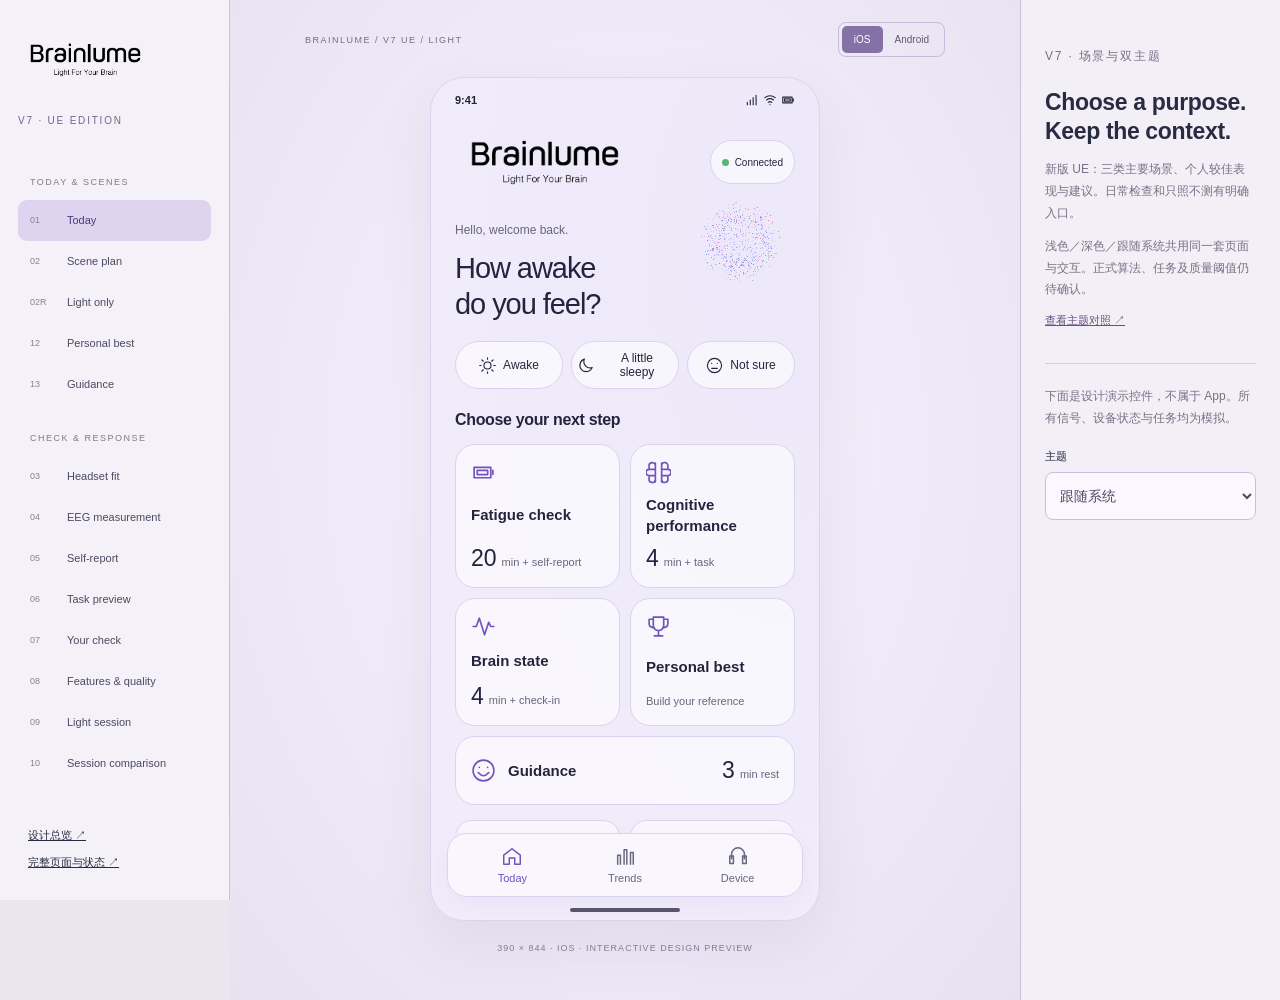
==== commit fa2b0d52: "Publish latest V7 UE visual UI with clear logo and layout fixes" ====
--- a/index.html
+++ b/index.html
@@ -1,2 +1 @@
-<!doctype html>
-<html lang="en"><head><meta charset="UTF-8"><meta name="viewport" content="width=device-width,initial-scale=1,viewport-fit=cover"><meta name="theme-color" content="#152440"><title>Brainlume — V6 Blue Hour — Conversation UI</title><link rel="stylesheet" href="style.css"><link rel="icon" href="data:,"><link rel="stylesheet" href="quiet-blue.css"><link rel="stylesheet" href="eeg.css"><link rel="stylesheet" href="extended.css?v=20261021-v6"><link rel="stylesheet" href="ue-sync.css?v=20261021-v6"><link rel="stylesheet" href="p1.css?v=20261021-v6"><link rel="stylesheet" href="warm-still.css?v=20261021-v6"><link rel="stylesheet" href="warm-v5.css?v=20261021-v6"><link rel="stylesheet" href="brand-v5.css?v=20261021-v6"><link rel="stylesheet" href="p125.css?v=20261021-v6"></head><body><div id="app"></div><script src="app.js?v=20260918-product"></script><script src="quiet-blue.js"></script><script src="eeg.js"></script><script src="extended.js?v=20260918-product"></script><script src="ue-sync.js?v=20260918-product"></script><script src="p1.js?v=20261021-v6"></script><script src="p125.js?v=20261021-v6"></script></body></html>
+<!doctype html><html lang="en"><head><meta charset="utf-8"><meta name="viewport" content="width=device-width,initial-scale=1,viewport-fit=cover"><meta name="theme-color" content="#efebf8"><title>Brainlume V7 — Lavender</title><link rel="icon" href="data:,"><link rel="stylesheet" href="v7.css?v=20261113-logo-clear"><link rel="stylesheet" href="v6-dark.css?v=20261113-logo-clear"><link rel="stylesheet" href="v5-style.css?v=20261113-logo-clear"><link rel="stylesheet" href="clarity-v7.css?v=20261113-logo-clear"><link rel="stylesheet" href="ue-nov13.css?v=20261113-logo-clear"><link rel="stylesheet" href="welcome-waves.css?v=20261113-logo-clear"><link rel="stylesheet" href="ue-edition.css?v=20261113-logo-clear"><link rel="stylesheet" href="visual-ui.css?v=20261113-logo-clear"></head><body><div id="app"></div><div id="phase-announcement" class="sr-only" role="status" aria-live="polite" aria-atomic="true"></div><script src="i18n-v7.js?v=20261113-logo-clear"></script><script src="gradient-waves.js?v=20261113-logo-clear"></script><script src="v7.js?v=20261113-logo-clear"></script></body></html>
--- a/v7.css
+++ b/v7.css
@@ -0,0 +1,17 @@
+:root{--bg:#f0ecfa;--text:#25243e;--muted:#68657e;--surface:#ffffff9c;--surface-solid:#faf8ff;--tint:#e7dff9;--line:#dcd3ef;--accent:#7352bd;--button:#7654c1;--button-end:#6546aa;--green:#348a64;--warning:#8b5935;--warning-bg:#faeadd;--shadow:#62527d0c;--font:-apple-system,BlinkMacSystemFont,'Avenir Next',Avenir,'Segoe UI',sans-serif;color-scheme:light}
+:root[data-theme=dark]{--bg:#1b2541;--text:#f4f1fc;--muted:#c0bfd6;--surface:#c2bcf00b;--surface-solid:#27324f;--tint:#484163;--line:#a59ac340;--accent:#c5adff;--button:#a68ae8;--button-end:#9278d1;--green:#9bd5b5;--warning:#f2c995;--warning-bg:#8d602326;--shadow:#00000020;color-scheme:dark}
+*{box-sizing:border-box}body{margin:0;font-family:var(--font);background:#e9e6f0;color:#292b43;-webkit-font-smoothing:antialiased}button,input,select{font:inherit}button{cursor:pointer}button:disabled{opacity:.4;cursor:default}button,a{-webkit-tap-highlight-color:transparent}button:focus-visible,a:focus-visible,input:focus-visible,select:focus-visible,summary:focus-visible{outline:2px solid var(--accent);outline-offset:4px}button{border:0}svg{width:22px;height:22px;flex-shrink:0;fill:none;stroke:currentColor;stroke-width:1.6;stroke-linecap:round;stroke-linejoin:round}a{color:inherit}h1,h2,h3,p{margin-top:0}h1{font-size:29px;line-height:1.15;font-weight:650;letter-spacing:-1.05px;margin:15px 0 18px}h2{font-size:17px;letter-spacing:-.35px;margin:0 0 12px;line-height:1.35}h3{font-size:15px}p{font-size:14px;line-height:1.65;color:var(--muted)}small{font-size:12px;line-height:1.45}button.primary,button.secondary,.actions>button{min-height:49px;width:100%;border-radius:15px;padding:12px 17px;font-weight:550;font-size:14px;display:flex;align-items:center;justify-content:center;gap:9px}.primary{background:linear-gradient(120deg,var(--button),var(--button-end));color:#fff;border:1px solid transparent}.secondary{border:1px solid var(--line);background:var(--surface);color:var(--text)}button.primary:hover{filter:brightness(1.05)}button.secondary:hover{border-color:var(--accent)}.text-link{min-height:44px;display:flex;align-items:center;justify-content:center;gap:7px;color:var(--accent);background:transparent;border:0;font-size:13px;padding:10px 2px}.actions{display:flex;flex-direction:column;gap:11px;margin-top:28px;padding-bottom:10px}.actions .text-link{background:none}.lead{font-size:14px;line-height:1.7;margin-bottom:22px}.caption{font-size:12px;line-height:1.65;color:var(--muted);margin:14px 0}.workspace{display:grid;grid-template-columns:230px minmax(450px,1fr) 260px;min-height:100vh}.rail{padding:30px 18px;display:flex;flex-direction:column;height:100vh;position:sticky;top:0;border-right:1px solid #c8bfd8;background:#f4f1f9}.rail-brand img{width:135px;height:auto}.version{font-size:10px;letter-spacing:1.8px;color:#75638f;margin:20px 0}.rail nav{flex:1;min-height:0;overflow:auto;scrollbar-width:thin}.group-title{text-transform:uppercase;font-size:9px;letter-spacing:1.5px;margin:26px 12px 10px;color:#81788c}.rail-link{display:flex;align-items:center;gap:13px;min-height:41px;text-align:left;width:100%;padding:10px 12px;border-radius:9px;background:transparent;color:#4c4962;font-size:11px}.rail-link small{font-size:9px;min-width:24px;color:#8c7f9b}.rail-link.selected{background:#ded4ef;color:#503878}.rail-footer{display:flex;flex-direction:column;gap:12px;padding:25px 10px 0;font-size:11px}.stage{display:flex;align-items:center;flex-direction:column;padding:22px 28px 35px;min-width:0;background:radial-gradient(ellipse at 50% 45%,#f7f3ff,#e7e2f0)}.stage-toolbar{display:flex;align-items:center;justify-content:space-between;align-self:stretch;font-size:9px;letter-spacing:1.5px;color:#766c86;max-width:640px;width:100%;margin:0 auto 20px}.stage-toolbar>div{display:flex;border:1px solid #c7bbdc;border-radius:8px;padding:3px}.stage-toolbar button{font-size:10px;padding:8px 12px;background:none;border-radius:5px;color:#655770}.stage-toolbar .selected{background:#8571a8;color:#fff}.phone{position:relative;width:390px;height:844px;display:flex;flex-direction:column;flex-shrink:0;border:1px solid var(--line);border-radius:34px;background:radial-gradient(ellipse at 92% 22%,#b7a3ed0c,transparent 75%),var(--bg);color:var(--text);box-shadow:0 24px 60px #4a3c6714;overflow:hidden}.phone[data-theme=dark]{background:radial-gradient(ellipse at 95% 42%,#7564ae16,transparent 75%),linear-gradient(150deg,#1b2a49,#1e2640)}.phone.android{border-radius:22px}.status{height:44px;flex-shrink:0;display:flex;align-items:center;justify-content:space-between;padding:0 24px;font-size:11px;font-weight:600}.status>div{display:flex;gap:4px}.status svg{width:14px;height:14px;stroke-width:1.9}.app-header{height:54px;flex-shrink:0;display:flex;align-items:center;justify-content:space-between;gap:14px;padding:0 24px}.app-header .logo{width:122px;min-height:44px;display:flex;align-items:center;background:none;padding:0;flex-shrink:0}.logo img{width:122px;height:auto;mix-blend-mode:multiply}.phone[data-theme=dark] .logo img{filter:brightness(0) invert(1);mix-blend-mode:normal}.device-pill{display:flex;align-items:center;gap:6px;min-height:35px;padding:6px 11px;background:var(--surface);border:1px solid var(--line);color:var(--text);border-radius:30px;font-size:10px;white-space:nowrap}.status-dot{width:7px;height:7px;border-radius:50%;background:#53b678}.status-dot.offline{background:#b79881}.header-title{font-size:12px;font-weight:500;text-align:right}.icon-button{width:44px;height:44px;display:grid;place-items:center;background:none;color:var(--text);margin-left:-10px}.phone-main{flex:1;min-height:0;overflow-y:auto;overflow-x:hidden;overscroll-behavior:contain;padding:15px 24px 30px;scrollbar-width:none}.phone-main.with-nav{padding-bottom:30px}.home-indicator{position:absolute;width:110px;height:4px;bottom:8px;left:50%;transform:translateX(-50%);background:var(--text);border-radius:6px;opacity:.75;pointer-events:none}.app-nav{flex-shrink:0;display:flex;margin:0 16px 23px;background:var(--surface);border:1px solid var(--line);border-radius:20px;min-height:64px;padding:7px 8px;box-shadow:0 6px 20px var(--shadow)}.app-nav button{flex:1;display:flex;flex-direction:column;align-items:center;justify-content:center;gap:4px;background:none;color:var(--muted);min-height:48px;font-size:11px}.app-nav button.selected{color:var(--accent)}.app-nav svg{width:22px;height:22px}.preview-label{font-size:9px;color:#8a7c9b;letter-spacing:1px;margin-top:20px}.inspector{padding:26px 24px;background:#f2eff7;border-left:1px solid #c8bfd8;font-size:12px}.inspector h2{font-size:23px;line-height:1.3;margin-top:20px}.inspector p{font-size:12px;color:#797087;line-height:1.8}.inspector a{font-size:11px;color:#665181}.review-copy{margin-top:35px;border-top:1px solid #d6cce0;padding-top:22px}.inspector label{font-size:11px;display:flex;flex-direction:column;gap:8px;margin:20px 0}.inspector select{padding:10px;border-radius:8px;border:1px solid #cabddd;background:#faf8fe;color:#554568;width:100%}.review-button{font-size:11px;border:1px solid #c8bcdb;background:#ffffff48;color:#675578;padding:10px;width:100%;margin:5px 0;border-radius:8px;min-height:40px;text-align:left}.inspector .review-button:hover{background:#e5dbf1}.home-intro{text-align:center}.home-intro h1{font-size:27px;letter-spacing:-1px;margin:2px -5px 7px;white-space:nowrap}.home-intro>p{font-size:12px;margin-bottom:19px}.photon{width:155px;height:145px;flex-shrink:0;margin:-12px auto -2px}.photon canvas{width:100%;height:100%;object-fit:contain;display:block}.photon.large{width:280px;height:280px;margin:20px auto}.scene-list{display:flex;flex-direction:column;gap:9px}.scene-card{display:flex;align-items:center;gap:15px;padding:16px 16px;background:var(--surface);border:1px solid var(--line);border-radius:19px;color:var(--text);width:100%;text-align:left;min-height:90px;box-shadow:0 4px 15px var(--shadow)}.scene-card>svg:first-child{color:var(--accent);width:30px;height:30px;stroke-width:1.4}.scene-card>span{flex:1;min-width:0}.scene-card strong{display:block;font-size:16px;font-weight:650;letter-spacing:-.35px;margin-bottom:4px}.scene-card small{display:block;font-size:11px;color:var(--muted);line-height:1.55}.scene-card>svg:last-child{width:17px;height:17px}.scene-card:hover{border-color:var(--accent)}.home-secondary{display:flex;align-items:center;justify-content:space-between;gap:10px;margin:12px 0 8px}.home-secondary>.text-link{font-size:12px;min-width:0}.home-secondary svg{width:18px;height:18px}.shortcuts{display:grid;grid-template-columns:1.2fr 1fr;gap:9px;margin:6px 0}.shortcuts button.secondary{font-size:10px;white-space:nowrap;gap:5px;padding:10px;min-height:43px;border-radius:15px}.shortcuts svg{width:17px;height:17px}.section-head{display:flex;align-items:center;justify-content:space-between;gap:10px;margin:24px 0 13px}.section-head h2{margin:0}.section-head small{font-size:10px;color:var(--muted)}.card{border:1px solid var(--line);border-radius:21px;background:var(--surface);padding:19px;margin:17px 0;box-shadow:0 5px 18px var(--shadow)}.card h2{font-size:16px}.card p:last-child{margin-bottom:0}.data-row{display:flex;align-items:center;justify-content:space-between;gap:14px;border-bottom:1px solid var(--line);padding:13px 0;line-height:1.6;font-size:12px}.data-row>span{color:var(--muted)}.data-row strong{font-weight:500;text-align:right;font-size:12px;display:flex;align-items:center;gap:8px}.data-row:last-child{border:0}.data-row svg{width:16px;height:16px;color:var(--green)}.segmented{display:flex;border:1px solid var(--line);border-radius:14px;background:var(--surface);padding:3px;gap:3px;margin:24px 0}.segmented button{flex:1;min-height:43px;padding:9px 6px;background:none;color:var(--text);border-radius:11px;font-size:12px;font-weight:550}.segmented .selected{background:linear-gradient(120deg,var(--button),var(--button-end));color:#fff;box-shadow:0 2px 7px #6e4e9822}.duration{text-align:center;margin:25px 0 28px}.duration>strong{font-size:46px;line-height:1.15;font-weight:650;letter-spacing:-2px}.duration>strong small{font-size:24px;letter-spacing:-1px}.duration p{margin:10px 0 5px;font-size:12px;color:var(--text)}.duration>small{color:var(--muted);font-size:11px}.phase-list{list-style:none;counter-reset:phase;padding:0;margin:25px 0}.phase-list li{position:relative;padding:0 0 25px 44px;counter-increment:phase}.phase-list li:before{content:counter(phase);position:absolute;left:0;top:0;width:27px;height:27px;border-radius:50%;background:var(--tint);border:1px solid var(--line);display:grid;place-items:center;color:var(--accent);font-size:13px;font-weight:600}.phase-list li:not(:last-child):after{content:'';position:absolute;left:13px;top:30px;height:calc(100% - 35px);border-left:1px solid var(--line)}.phase-list strong{font-size:13px}.phase-list p{font-size:12px;margin:5px 0 0}.soft-card{display:flex;gap:13px;border:1px solid var(--line);border-radius:18px;background:var(--tint);padding:16px}.soft-card>svg{color:var(--accent);margin-top:2px}.soft-card strong{font-size:13px}.soft-card p{font-size:11px;margin:6px 0 0}.notice{display:flex;align-items:flex-start;gap:10px;border:1px solid var(--line);background:var(--surface);padding:14px;border-radius:17px;font-size:12px;line-height:1.65;margin:18px 0;color:var(--muted)}.notice svg{width:18px;height:18px;margin-top:2px;color:var(--accent)}.notice.warning{background:var(--warning-bg);border-color:var(--warning);color:var(--warning)}.notice.warning svg{color:var(--warning)}details{margin:17px 0;padding:14px 1px;border-bottom:1px solid var(--line);color:var(--muted)}summary{display:flex;align-items:center;justify-content:space-between;list-style:none;font-size:12px;cursor:pointer;min-height:30px;gap:12px}summary::-webkit-details-marker{display:none}summary>svg{width:15px;height:15px;transform:rotate(90deg)}details[open] summary>svg{transform:rotate(-90deg)}details>div{padding-top:12px}details p{font-size:12px}details .secondary{font-size:12px}.product{width:100%;height:205px;object-fit:contain;border-radius:22px;margin:8px 0;background:#fff}.fit-list{padding:0 16px;border:1px solid var(--line);border-radius:18px}.session-stage{font-size:11px;color:var(--accent);margin-bottom:16px}.periods{display:flex;justify-content:space-between;position:relative;margin:12px 0 28px}.periods:before{content:'';height:1px;background:var(--line);position:absolute;left:38px;right:38px;top:9px}.periods>div{width:25%;display:flex;flex-direction:column;align-items:center;gap:8px;position:relative;color:var(--muted);font-size:11px}.periods i{width:16px;height:16px;border-radius:50%;background:var(--bg);border:1.5px solid var(--muted)}.periods .on{color:var(--text)}.periods .on i{background:var(--accent);border:4px solid var(--tint);box-shadow:0 0 0 1px var(--accent)}.periods .done i{background:var(--accent);border-color:var(--accent)}.measurement-heading{display:flex;align-items:center;justify-content:space-between;gap:15px;margin:25px 0}.measurement-heading h1{font-size:25px;margin:0 0 7px;letter-spacing:-.7px}.measurement-heading p{font-size:11px;margin:0}.period-time{display:flex;flex-direction:column;align-items:flex-end;flex-shrink:0;gap:4px}.period-time strong{font-size:30px;font-weight:550;line-height:1.1;letter-spacing:-1px;font-variant-numeric:tabular-nums}.period-time small{font-size:12px;color:var(--muted)}.eeg{padding:16px;border:1px solid var(--line);border-radius:20px;background:var(--surface)}.eeg .section-head{margin:0 0 17px}.eeg h2{font-size:17px}.eeg small{font-size:9px}.channel{color:#4d88b7;margin:19px 0 10px}.ch2{color:#8560b7}.ch3{color:#ad608c}.phone[data-theme=dark] .channel{color:#9fd3f8}.phone[data-theme=dark] .ch2{color:#c4a4ed}.phone[data-theme=dark] .ch3{color:#eba2cb}.channel-label{display:flex;align-items:center;justify-content:space-between;gap:6px;font-size:10px;color:var(--muted)}.channel-label strong{font-weight:600}.channel-label span{font-size:9px}.channel-label b{font-weight:400}.channel svg{display:block;width:100%;height:76px;margin-top:9px;stroke:none;fill:none}.channel .trace{stroke:currentColor;stroke-width:1.2;stroke-linecap:round;stroke-linejoin:round;fill:none}.channel .grid{stroke:var(--line);stroke-width:.5;stroke-dasharray:2 5}.axis{display:flex;justify-content:space-between;font-size:9px;color:var(--muted)}.signal-caption{font-size:10px;margin:12px 0 16px}.measurement-actions{display:flex;gap:12px;margin:20px 0 16px}.measurement-actions button{flex:1;min-height:49px;font-size:13px}.usable{font-size:10px;color:var(--muted);display:block;text-align:center}.light-orbit{position:relative;height:295px;margin:5px 0 12px}.light-orbit .photon{margin:0 auto;opacity:.85}.light-orbit>div:last-child{position:absolute;inset:0;display:flex;align-items:center;justify-content:center;flex-direction:column;gap:9px;pointer-events:none}.light-orbit strong{font-size:41px;font-weight:400;letter-spacing:-1.2px;font-variant-numeric:tabular-nums}.light-orbit span{font-size:11px;color:var(--muted)}.light-checks{background:var(--surface);border:1px solid var(--line);border-radius:18px;padding:0 17px}.rating-card{text-align:center;border:1px solid var(--line);background:var(--surface);border-radius:24px;padding:26px 22px;margin:27px 0}.rating-value{display:flex;gap:10px;align-items:baseline;justify-content:center;margin:25px 0;color:var(--accent)}.rating-value strong{font-size:65px;line-height:1;letter-spacing:-3px;font-weight:500}.rating-value span{font-size:20px}.rating-card input{width:100%;accent-color:var(--accent);min-height:44px}.range-labels{display:flex;justify-content:space-between;color:var(--muted);font-size:11px;margin:6px 0 25px}.rating-card>small{color:var(--muted);font-size:11px}.rating-summary{display:flex;align-items:center;justify-content:space-between;background:var(--surface);border:1px solid var(--line);border-radius:19px;padding:19px;margin:25px 0 18px}.rating-summary h2{font-size:16px;margin:0 0 5px}.rating-summary p{font-size:12px;margin:0}.rating-summary>strong{background:var(--tint);color:var(--accent);border-radius:15px;padding:14px;font-size:28px;font-weight:550;white-space:nowrap}.rating-summary small{font-size:20px}.band-row{display:grid;grid-template-columns:95px 1fr 33px;gap:10px;align-items:center;margin:21px 0;font-size:12px}.band-row>div{height:12px;background:var(--tint);border-radius:10px;overflow:hidden}.band-row i{display:block;height:100%;background:var(--button);border-radius:10px}.band-row strong{font-weight:400;font-size:11px;color:var(--muted)}.compare-row{display:grid;grid-template-columns:1.3fr 1fr 1fr;align-items:center;gap:6px;font-size:12px;padding:17px 0;border-bottom:1px solid var(--line)}.compare-row.heading{color:var(--muted);font-size:10px;padding-top:0}.compare-row strong{font-size:12px;font-weight:550;text-align:center}.compare-row span:not(:first-child){text-align:center}.state-symbol,.empty-graphic{width:76px;height:76px;border:1px solid var(--line);background:var(--tint);color:var(--accent);border-radius:50%;display:grid;place-items:center;margin:35px 0 28px}.state-symbol svg,.empty-graphic svg{width:31px;height:31px}.state-symbol.success{color:var(--green)}.task-preview{padding:24px;border:1px solid var(--line);background:var(--surface);border-radius:24px;text-align:center;display:flex;align-items:center;flex-direction:column;gap:26px;margin:30px 0}.task-preview>span{font-size:12px;color:var(--muted)}.task-preview>strong{font-size:45px;font-weight:400;color:var(--accent)}.duration-small{display:flex;align-items:center;gap:8px;color:var(--accent);font-size:13px;margin-top:25px}.rest-clock{margin:60px auto;font-size:62px;font-weight:300;color:var(--accent);text-align:center;font-variant-numeric:tabular-nums}.list-button{width:100%;display:flex;align-items:center;justify-content:space-between;gap:12px;padding:17px 4px;min-height:59px;border-bottom:1px solid var(--line);color:var(--text);background:none;text-align:left}.list-button>span{flex:1}.list-button strong{font-size:13px;font-weight:550;display:block}.list-button small{font-size:11px;color:var(--muted);margin-top:4px;display:block}.list-button>svg{width:16px;height:16px;color:var(--accent)}.trend-chart{width:100%;height:auto;stroke:none;fill:none}.chart-grid path{stroke:var(--line);stroke-width:1}.reference-band{fill:var(--tint)}.chart-line{stroke:var(--accent);stroke-width:2;fill:none}.trend-chart circle{fill:var(--accent)}.chart-labels{fill:var(--muted);stroke:none;font-size:10px}.cal-dots{display:flex;gap:9px;justify-content:center;margin:30px 0}.cal-dots i{width:37px;height:37px;display:grid;place-items:center;background:var(--surface);border:1px solid var(--line);border-radius:50%;font-size:12px;font-style:normal}.cal-dots i.done{background:var(--tint);color:var(--accent)}.cal-dots svg{width:16px;height:16px}label{display:flex;flex-direction:column;gap:9px;font-size:12px;margin:22px 0;color:var(--text)}input:not([type=range]),select{width:100%;min-height:48px;border:1px solid var(--line);border-radius:12px;background:var(--surface);color:var(--text);padding:12px 14px;font-size:14px}input::placeholder{color:var(--muted)}form>button{margin-top:22px}.field{font-size:12px;margin:25px 0}.field>small{color:var(--muted);font-size:10px}.swatches{display:flex;gap:13px;margin:15px 0}.swatch{width:45px;height:45px;border-radius:50%;background:var(--skin);border:3px solid transparent;display:grid;place-items:center;color:white;flex-shrink:0}.swatch[aria-pressed=true]{outline:2px solid var(--accent);outline-offset:3px}.swatch svg{width:20px;height:20px;stroke-width:2}.toggle-row{display:flex;align-items:center;gap:15px;padding:17px 0;border-bottom:1px solid var(--line)}.toggle-row>div{flex:1}.toggle-row strong{font-size:13px;font-weight:550}.toggle-row p{font-size:11px;margin:7px 0 0}.switch{position:relative;width:43px;min-width:43px;height:27px;background:#b0a6bd;border-radius:20px;border:0;flex-shrink:0}.switch i{position:absolute;width:21px;height:21px;top:3px;left:3px;border-radius:50%;background:#fff;transition:transform .2s}.switch.on{background:var(--button)}.switch.on i{transform:translateX(16px)}.avatar{margin:35px auto;width:80px;height:80px;display:grid;place-items:center;font-size:28px;border-radius:50%;background:var(--tint);color:var(--accent)}.sound-bars{height:125px;display:flex;align-items:center;justify-content:center;gap:6px;color:var(--accent);margin:30px 0}.sound-bars i{display:block;width:4px;background:currentColor;border-radius:5px;opacity:.7}.splash{display:flex;flex-direction:column;align-items:center;text-align:center;padding-top:35px}.splash>img{width:210px;mix-blend-mode:multiply}.phone[data-theme=dark] .splash>img{filter:brightness(0) invert(1);mix-blend-mode:normal}.splash>p{margin:25px 0 50px}.splash>button{width:100%}.appearance-previews{display:flex;justify-content:center;gap:28px;margin:30px 0}.mini-preview{width:100px;height:163px;position:relative;border-radius:17px;border:1px solid #bcb2d0;box-shadow:0 5px 18px var(--shadow);padding:15px 10px 25px;display:flex;flex-direction:column;gap:8px}.mini-preview.light{background:#f0ecfa}.mini-preview.dark{background:#1d2947}.mini-preview i{display:block;width:35px;height:35px;border-radius:50%;background:radial-gradient(circle,#b3a1ec88,transparent);margin:0 auto}.mini-preview span{width:60px;height:5px;background:#8e79b9;border-radius:3px;margin:0 auto 7px}.mini-preview b{display:block;height:21px;border:1px solid #c9bcde55;border-radius:6px;background:#ad9cca15}.mini-preview small{position:absolute;left:0;right:0;bottom:7px;font-size:9px;text-align:center;color:#745f91}.mini-preview.dark small{color:#e1d4f3}.radio{width:22px;height:22px;border:1px solid var(--line);border-radius:50%;display:grid;place-items:center;flex-shrink:0}.radio.selected{background:var(--button);color:#fff;border-color:var(--button)}.radio svg{width:14px;height:14px;stroke-width:2}.appearance-options .list-button{padding:18px 0}.modal-backdrop{position:absolute;inset:0;background:#18172a88;display:flex;align-items:flex-end;z-index:20;padding:12px;backdrop-filter:blur(5px)}.modal{padding:25px 22px 30px;background:var(--surface-solid);border:1px solid var(--line);border-radius:24px;width:100%;box-shadow:0 -10px 50px #0002}.modal h2{font-size:22px}.modal p{font-size:13px}.modal button{margin-top:12px}.toast{position:absolute;bottom:100px;left:20px;right:20px;z-index:30;background:var(--surface-solid);color:var(--text);border:1px solid var(--line);border-radius:15px;box-shadow:0 10px 30px #0002;padding:15px;font-size:12px;line-height:1.6}.resume-card{padding:15px;background:var(--tint);border:1px solid var(--line);border-radius:18px;margin:10px 0 18px}.resume-card .data-row{padding-top:0}.resume-card button{margin-top:10px}
+@media(min-width:701px) and (max-width:1090px){.workspace{grid-template-columns:190px minmax(420px,1fr)}.inspector{display:none}.stage{padding-inline:15px}}@media(max-width:700px){body{background:var(--bg)}.workspace{display:block;min-height:100dvh}.rail,.inspector,.stage-toolbar,.preview-label{display:none}.stage{padding:0;background:none;display:block}.phone{width:100%;height:100dvh;border:0;border-radius:0;box-shadow:none}.phone.android{border-radius:0}.status{height:calc(42px + env(safe-area-inset-top))}.app-header{height:56px}.phone-main{padding-top:14px;padding-bottom:calc(32px + env(safe-area-inset-bottom))}.app-nav{margin-bottom:calc(23px + env(safe-area-inset-bottom))}.home-indicator{bottom:calc(8px + env(safe-area-inset-bottom)/2)}.home-intro h1{font-size:27px}.phone[data-screen=home] .phone-main{padding-top:2px;padding-bottom:16px}.home-intro .photon{height:134px;width:150px}.scene-card{min-height:88px}.phone[data-screen=measure] .phone-main{padding-top:8px}}@media(max-width:360px){.phone-main{padding-left:20px;padding-right:20px}.app-header{padding:0 20px}.home-intro h1{font-size:23px}.scene-card{padding:14px 12px;gap:12px}.scene-card strong{font-size:14px}.scene-card small{font-size:11px}.home-secondary .text-link{font-size:11px;gap:5px}.shortcuts button.secondary{font-size:9px}.measurement-heading{gap:9px}.measurement-heading h1{font-size:23px}.measurement-heading p{font-size:10px}.period-time strong{font-size:27px}.swatches{gap:9px}.swatch{width:42px;height:42px}}
+@media(prefers-reduced-motion:reduce){*,*:before,*:after{animation:none!important;transition:none!important;scroll-behavior:auto!important}}
+
+.phone[data-theme=dark] button.primary{background:linear-gradient(120deg,#bea6ee,#a98add);color:#211b36}.phone[data-theme=dark] .measurement-actions button.primary{background:#f1ebfc;color:#573294}.phone[data-theme=dark] .segmented .selected{background:#b59be8;color:#211b36}
+.science-card>small{color:var(--accent);font-size:11px}.science-card h2{margin-top:15px}.science-limit{border-top:1px solid var(--line);padding-top:15px;margin-top:18px}.science-limit>strong{font-size:11px;color:var(--accent)}.science-limit>p{font-size:12px;margin-top:8px}
+
+.device-pill{min-height:44px}
+
+.language-toggle{background:var(--surface);border:1px solid var(--line);color:var(--accent);border-radius:10px;min-width:40px;min-height:44px;padding:5px;font-size:11px;flex-shrink:0;margin-left:auto}.app-header{gap:9px}.app-header .header-title{flex:1;order:0}.app-header>.language-toggle{order:2}.app-header>.device-pill{order:1}.language-settings{border-top:1px solid var(--line);padding-top:25px;margin-top:28px}.language-settings>.segmented{margin-top:15px}:root[data-lang=zh-CN] h1,:root[data-lang=zh] h1{letter-spacing:.2px;line-height:1.45;font-size:27px}:root[data-lang=zh] .home-intro h1{font-size:27px;letter-spacing:.2px}:root[data-lang=zh] .scene-card strong{letter-spacing:.2px}:root[data-lang=zh] .scene-card small{font-size:12px;line-height:1.65}:root[data-lang=zh] .phone-main{line-height:1.65}:root[data-lang=zh] .measurement-heading h1{font-size:25px;line-height:1.3}:root[data-lang=zh] .home-secondary .text-link{font-size:12px}:root[data-lang=zh] .shortcuts button.secondary{font-size:11px}:root[data-lang=zh] .header-title{font-size:12px}:root[data-lang=zh] .phase-list strong{font-size:14px}:root[data-lang=zh] .phase-list p{font-size:12px}@media(max-width:360px){.app-header .logo,.app-header .logo img{width:105px}.device-pill{padding:6px 9px}.language-toggle{min-width:36px}:root[data-lang=zh] h1{font-size:25px}:root[data-lang=zh] .home-intro h1{font-size:25px}}
+
+/* Official logo: original raster artwork, fixed intrinsic ratio, no cropping. */
+.logo img,.rail-brand img,.splash>img{aspect-ratio:914 / 397;height:auto;object-fit:contain;object-position:center;flex-shrink:0;opacity:1}
+.phone[data-theme=dark] .logo img,.phone[data-theme=dark] .splash>img{filter:brightness(0) invert(1);mix-blend-mode:normal;opacity:1}
+
--- a/v6-dark.css
+++ b/v6-dark.css
@@ -0,0 +1,43 @@
+/* V7 dark appearance uses the exact V6 Blue Hour palette.
+   Light appearance and layout remain in v7.css. */
+:root[data-theme=dark]{
+ --app-background:radial-gradient(ellipse at 92% 38%,#7464b12e,transparent 62%),radial-gradient(ellipse at 8% 4%,#315d9747,transparent 56%),linear-gradient(164deg,#1d3558 0%,#202d50 57%,#171f39 100%);
+ --bg:#152440;--surface:#23365b;--surface2:#354574;--surface-solid:#233454;--tint:#354574;
+ --line:#9dabe04d;--text:#f4f6ff;--muted:#bdc9e4;--accent:#a7b9ff;
+ --button:#4b68c7;--button-end:#7455b5;--green:#a8dfd1;
+ --warning:#ffdaa5;--warning-bg:#c2913519;--shadow:#182c7326;
+}
+.phone[data-theme=dark]{background:var(--app-background);border-color:#697797}
+.phone[data-theme=dark][data-screen=home]{background:radial-gradient(ellipse at 82% 49%,#8274ce33,transparent 56%),radial-gradient(ellipse at 32% 79%,#db84b01c,transparent 32%),linear-gradient(161deg,#1d3658 0%,#26375a 47%,#30375b 73%,#192741 100%)}
+.phone[data-theme=dark][data-screen=light]{background:radial-gradient(ellipse at 48% 47%,#9b6ba22b,transparent 48%),radial-gradient(ellipse at 86% 34%,#7164c139,transparent 60%),linear-gradient(160deg,#1d3558,#232e50 65%,#1a233e)}
+.phone[data-theme=dark] button.primary,
+.phone[data-theme=dark] .measurement-actions button.primary,
+.phone[data-theme=dark] .segmented .selected{
+ background:linear-gradient(115deg,#4b68c7,#7455b5);border:1px solid #a6b3f388;color:#fff;box-shadow:0 5px 22px #182c7326;
+}
+.phone[data-theme=dark] button.primary:hover{background:linear-gradient(115deg,#5573d3,#8062c0);filter:none}
+.phone[data-theme=dark] button.primary:active{background:#4a55a0}
+.phone[data-theme=dark] .secondary{background:#91a9e00c;color:#f1f4ff;border-color:#a1b1d880}
+.phone[data-theme=dark] .scene-card{background:linear-gradient(135deg,#5475a640,#7662a025);border-color:#a2b1dd66;color:#f0f3ff}
+.phone[data-theme=dark] .scene-card>svg:first-child{color:#b5bcf6}
+.phone[data-theme=dark] .scene-card:hover{background:#969deb20;border-color:#c0cafa}
+.phone[data-theme=dark] .app-nav{background:linear-gradient(112deg,#364b76d9,#45416dde);border-color:#b2bee144;box-shadow:0 8px 26px #0f1b3622}
+.phone[data-theme=dark] .app-nav button{color:#c9d3e9}
+.phone[data-theme=dark] .app-nav button.selected{color:#e0d3ff}
+.phone[data-theme=dark] .text-link{color:#c1c9fc}
+.phone[data-theme=dark] .segmented{background:#13213b55;border-color:#94a5cf66}
+.phone[data-theme=dark] .device-pill{color:#e2e9fa;background:#a3b9e50c;border-color:#a9b9e03b}
+.phone[data-theme=dark] .status-dot{background:#a8dfd1}
+.phone[data-theme=dark] .status-dot.offline{background:#ffd59a}
+.phone[data-theme=dark] .notice.warning{border-color:#d9b77680;color:#ffdaa5;background:#c2913519}
+.phone[data-theme=dark] .channel{color:#9ac8ff}
+.phone[data-theme=dark] .ch2{color:#c3adff}
+.phone[data-theme=dark] .ch3{color:#e4aacb}
+.phone[data-theme=dark] input:not([type=range]),.phone[data-theme=dark] select{background:#233454;border-color:#7e91bb;color:#f4f6ff}
+.phone[data-theme=dark] .modal{background:linear-gradient(145deg,#2e3c65,#1c2a47);border-color:#9baad1}
+.phone[data-theme=dark] .chart-line{stroke:#b8a8fa}
+.phone[data-theme=dark] .trend-chart circle{fill:#c1b0ff}
+.phone[data-theme=dark] .home-indicator{background:#f2f4ff}
+.mini-preview.dark{background:linear-gradient(164deg,#1d3558,#202d50 57%,#171f39)}
+.mini-preview.dark span{background:linear-gradient(115deg,#4b68c7,#7455b5)}
+.mini-preview.dark b{background:#23365b;border-color:#9dabe04d}
--- a/v5-style.css
+++ b/v5-style.css
@@ -0,0 +1,26 @@
+/* V5 Blue Hour component treatment, applied to the current V7 UE. */
+.phone[data-theme=dark]{--surface:#9dafe510;--surface2:#354574;--tint:#6965ab30;box-shadow:0 24px 65px #14224030,0 0 0 5px #283449}
+:root[data-lang=en] .phone[data-theme=dark] h1{font-family:Georgia,'Times New Roman',serif;font-weight:400;letter-spacing:-.7px;line-height:1.22}
+.phone[data-theme=dark] h2,.phone[data-theme=dark] h3{font-weight:500}
+.phone[data-theme=dark] .scene-card{background:linear-gradient(135deg,#5475a62c,#7662a01a);border-color:#a6b7db66;box-shadow:0 10px 24px #0a0e1c0b;border-radius:22px}
+.phone[data-theme=dark] .scene-card strong{font-weight:550}
+.phone[data-theme=dark] .card,.phone[data-theme=dark] .rating-summary,.phone[data-theme=dark] .rating-card,.phone[data-theme=dark] .task-preview{background:#9dafe510;border-color:#9dabe04d;box-shadow:none}
+.phone[data-theme=dark] .soft-card,.phone[data-theme=dark] .resume-card{background:linear-gradient(135deg,#5475a640,#7662a025);border-color:#a2b1dd66}
+.phone[data-theme=dark] .eeg{background:#696db717;border-color:#9dabe04d;border-radius:15px}
+.phone[data-theme=dark] .light-checks,.phone[data-theme=dark] .fit-list{background:#8aa5dd0e;border-color:#9bafd63b}
+.phone[data-theme=dark] button.primary,.phone[data-theme=dark] button.secondary{border-radius:28px}
+.phone[data-theme=dark] .app-nav{border-radius:35px;min-height:66px;padding:8px 10px;backdrop-filter:blur(22px)}
+.phone[data-theme=dark] .app-nav button{position:relative}
+.phone[data-theme=dark] .app-nav button.selected:after{content:'';position:absolute;bottom:-2px;width:14px;height:2px;border-radius:2px;background:#c5b1ff}
+.phone[data-theme=dark] .language-toggle{border-radius:22px;background:#a3b9e50a;border-color:#a6b7db44}
+.phone[data-theme=dark] .periods .on i{background:#b4bef6;border-color:#435987;box-shadow:0 0 0 3px #8a8fe512}
+.phone[data-theme=dark] .periods .done i{background:#435987;border-color:#8c9fc8}
+.phone[data-theme=dark] .home-intro .photon{width:185px;height:163px;margin:-8px auto 2px}
+.phone[data-theme=dark] .home-intro h1{font-weight:500}
+.phone[data-theme=dark] .scene-list{gap:10px}
+.phone[data-theme=dark] .shortcuts button{background:#a3b9e50a}
+.phone[data-theme=dark] .switch{background:#52617f}
+.phone[data-theme=dark] .switch.on{background:#7868c5}
+.phone[data-theme=dark] button:focus-visible,.phone[data-theme=dark] summary:focus-visible{outline-color:#c1b7ff}
+@media(max-width:700px){.phone[data-theme=dark]{box-shadow:none}.phone[data-theme=dark] .home-intro .photon{width:180px;height:155px}}
+@media(max-width:700px) and (max-height:740px){.phone[data-theme=dark] .home-intro .photon{width:135px;height:110px}}
--- a/clarity-v7.css
+++ b/clarity-v7.css
@@ -0,0 +1,6 @@
+/* Stage-one clarity: one shared hierarchy for both appearances. */
+.scene-card>span{display:flex;flex-direction:column;gap:5px}.scene-card strong{margin:0}.scene-time{font-style:normal;font-size:12px;color:var(--accent);font-weight:550;line-height:1.5}.scene-card .scene-output{color:var(--text);font-size:12px;line-height:1.55}.scene-card small{font-size:12px}.scene-card{padding:17px 15px;align-items:flex-start;min-height:132px}.scene-card>svg{margin-top:5px}.home-shortcuts{display:flex;flex-direction:column;gap:10px;margin:12px 0 6px}.home-shortcuts button.secondary{white-space:normal;text-align:left;justify-content:flex-start;padding:13px 15px;min-height:76px;font-size:12px}.home-shortcuts button>span{flex:1;min-width:0}.home-shortcuts strong{display:block;font-size:12px;font-weight:550}.home-shortcuts small{display:block;font-size:12px;color:var(--muted);margin-top:5px;line-height:1.55}.home-shortcuts button>svg:last-child{width:16px;height:16px}.home-intro .photon,.phone[data-theme=dark] .home-intro .photon{width:150px;height:125px;margin:-5px auto 0}
+.phase-guidance{margin:22px 0;padding-top:19px;border-top:1px solid var(--line)}.phase-guidance h2{font-size:16px}.phase-guidance p{font-size:13px}.phase-guidance small{display:block;color:var(--muted);font-size:12px;line-height:1.6}.cue-choice{display:flex;align-items:center;gap:10px;margin:12px 0}.cue-choice .secondary{flex:1;font-size:12px;padding:12px;min-width:0}.cue-choice .secondary>span{flex:1;text-align:left}.cue-choice strong{font-size:11px;font-weight:500;color:var(--accent)}.cue-choice .text-link{flex-shrink:0;font-size:12px;padding:10px 5px}.phase-next{font-size:12px;margin:-10px 0 18px;color:var(--muted)}
+.record-summary{border-top:1px solid var(--line);border-bottom:1px solid var(--line);padding:18px 0;margin:20px 0 24px}.summary-status{display:flex;gap:9px;align-items:center;color:var(--accent)}.summary-status svg{width:20px;height:20px}.summary-status h2{font-size:17px;margin:0}.record-summary>p{font-size:13px;line-height:1.7;margin:12px 0}.record-summary dl{margin:17px 0}.record-summary dl>div{display:flex;align-items:baseline;gap:18px;justify-content:space-between;padding:8px 0;font-size:12px;line-height:1.6}.record-summary dt{color:var(--muted);flex-shrink:0}.record-summary dd{margin:0;text-align:right;color:var(--text)}.record-summary .summary-limit{font-size:12px;color:var(--muted);margin-bottom:0}.supporting-rating{background:transparent!important;box-shadow:none}.supporting-rating>strong{font-size:22px;padding:10px}.supporting-rating h2{font-size:14px}.sr-only{position:absolute;width:1px;height:1px;padding:0;margin:-1px;overflow:hidden;clip-path:inset(50%);white-space:nowrap;border:0}
+@media(max-width:360px){.scene-card{gap:10px;padding:15px 12px}.scene-card>svg:first-child{width:25px;height:25px}.home-shortcuts button.secondary{font-size:12px}.cue-choice{flex-wrap:wrap}.cue-choice .secondary{min-width:190px}.record-summary dl>div{gap:10px}.record-summary dd{max-width:65%}}
+.measurement-voice{justify-content:flex-start;min-height:44px;margin:7px 0 0;font-size:12px}.measurement-voice svg{width:17px;height:17px}
--- a/ue-nov13.css
+++ b/ue-nov13.css
@@ -0,0 +1,6 @@
+/* Latest UE: subjective greeting, optional daily context and source-separated EEG. */
+.phone .home-intro h1{white-space:normal;font-size:26px;line-height:1.35;text-wrap:balance;margin:6px 0 13px}.home-welcome{font-size:12px;margin:0 0 4px}.phone .home-intro .photon{width:125px;height:105px;margin:-8px auto 0}.awake-checkin{display:flex;gap:7px;margin:10px 0}.awake-option{flex:1;min-width:0;min-height:44px;border:1px solid var(--line);background:var(--surface);color:var(--text);border-radius:24px;padding:9px 6px;font-size:12px}.awake-option[aria-pressed=true]{background:var(--tint);border-color:var(--accent);color:var(--accent)}.home-intro .awake-response{font-size:12px;line-height:1.7;margin:12px 0 20px;min-height:20px}
+.learn-entry{width:100%;display:flex;align-items:center;justify-content:space-between;gap:16px;padding:20px 16px;border:1px solid var(--line);border-radius:20px;background:var(--tint);color:var(--text);text-align:left;margin:19px 0 8px}.learn-entry>span{min-width:0;display:flex;flex-direction:column;gap:7px}.learn-entry small{font-size:12px;color:var(--muted);line-height:1.55}.learn-entry strong{font-size:17px;font-weight:550}.learn-entry svg{width:20px;height:20px;color:var(--accent)}.state-learning{padding:22px 0;border-bottom:1px solid var(--line)}.state-learning>div{display:flex;align-items:center;gap:12px;color:var(--accent)}.state-learning h2{margin:0}.state-learning p{font-size:14px;margin:12px 0 0}.learn-intro{margin-bottom:9px}
+.wear-signals .eeg{padding:16px}.wear-signals .channel svg{height:45px}.wear-signals .channel{margin:16px 0 8px}.wear-signals .eeg .section-head{margin-bottom:12px}.wear-signals .eeg h2{font-size:16px}.wear-signals .caption{font-size:12px;line-height:1.7}.wear-signals .text-link{margin:3px 0}.sleep-context{padding:20px 0;border-top:1px solid var(--line);border-bottom:1px solid var(--line);margin:22px 0}.sleep-context h2{font-size:17px}.sleep-context p,.sleep-context small{font-size:12px;line-height:1.7;color:var(--muted)}.sleep-context .section-head{margin:0}.sleep-context .sleep-record{font-size:19px;color:var(--text);margin:4px 0 10px}.sleep-options{display:grid;grid-template-columns:repeat(3,1fr);gap:7px;margin:15px 0 3px}.sleep-options button.secondary{padding:11px 7px;font-size:12px;min-height:50px;border-radius:15px}.sleep-options button[aria-pressed=true]{border-color:var(--accent);background:var(--tint)}
+.band-distribution .section-head{align-items:flex-start;margin:0}.band-distribution h2{max-width:75%;font-size:17px}.band-distribution .section-head>small{white-space:nowrap;font-size:10px}.band-distribution .segmented{margin:18px 0 23px}.power-band{margin:18px 0 22px}.power-band>div:first-child{display:flex;justify-content:space-between;align-items:baseline;gap:12px;margin-bottom:9px}.power-band span{font-size:14px;line-height:1.55}.power-band span small{font-size:11px;color:var(--muted);margin-left:9px;white-space:nowrap}.power-band strong{font-size:15px;font-weight:550;font-variant-numeric:tabular-nums}.power-track{height:10px;overflow:hidden;background:var(--tint);border-radius:8px}.power-track i{display:block;height:100%;background:var(--accent);border-radius:8px}.band-0 i{background:#9cb8dd}.band-1 i{background:#b3a6df}.band-2 i{background:#bd94c9}.band-3 i{background:#d2a3bc}:root[data-theme=light] .band-0 i{background:#627ea6}:root[data-theme=light] .band-1 i{background:#8071ac}:root[data-theme=light] .band-2 i{background:#9567a1}:root[data-theme=light] .band-3 i{background:#aa758f}.band-distribution>.caption{font-size:12px;line-height:1.7}.band-source{display:block;font-size:11px;line-height:1.65;color:var(--muted)}.band-distribution+.caption{font-size:12px}
+@media(max-width:360px){.phone .home-intro h1{font-size:24px}.awake-option{font-size:11px}.sleep-options{grid-template-columns:1fr}.sleep-options button.secondary{min-height:46px}.power-band span small{display:block;margin-left:0}.band-distribution{padding:16px}.band-distribution .section-head{gap:8px}.band-distribution h2{font-size:16px}}
--- a/welcome-waves.css
+++ b/welcome-waves.css
@@ -0,0 +1,20 @@
+/* First-open welcome only: the homepage photon sphere is unchanged. */
+.welcome-waves{position:absolute;inset:0;z-index:0;pointer-events:none;overflow:hidden;background:radial-gradient(ellipse at 20% 65%,#7b69b94a,transparent 68%),linear-gradient(165deg,#26375a,#152440)}
+.welcome-waves canvas{display:block;width:100%;height:100%;position:absolute;inset:0}.welcome-waves:after{content:'';position:absolute;inset:0;background:linear-gradient(180deg,#15244080 0%,#15244005 48%,#152440b0 100%)}
+.phone[data-screen=welcome] .status,.phone[data-screen=welcome] .app-header,.phone[data-screen=welcome] .phone-main{position:relative;z-index:1}.phone[data-screen=welcome] .phone-main{padding-top:24px;padding-bottom:32px;display:flex;flex-direction:column}.welcome-content{flex:1;display:flex;flex-direction:column;align-items:flex-start;justify-content:center;min-height:min-content;gap:0}.welcome-content h1{font-size:38px;line-height:1.18;margin:10px 0 18px;max-width:100%;text-wrap:balance}.welcome-content>.lead{font-size:14px;line-height:1.7;max-width:31ch;margin:0 0 18px}.welcome-content .welcome-product{width:100%;height:175px;object-fit:contain;margin:5px 0 0;background:#fff;border:1px solid #b4bdd033;border-radius:22px}.welcome-content .actions{width:100%;margin-top:24px;gap:11px;padding-bottom:0}.phone[data-screen=welcome][data-theme=dark] .secondary{background:#15244055;border-color:#b9c6e4;color:#f4f6ff}.phone[data-screen=welcome][data-theme=dark] .lead{color:#e0e7f5}
+.phone[data-theme=light] .welcome-waves{background:radial-gradient(ellipse at 25% 65%,#b1a0db77,transparent 70%),linear-gradient(165deg,#f0ecfa,#d6ccee)}.phone[data-theme=light] .welcome-waves:after{background:linear-gradient(180deg,#f0ecfaad 0%,#f0ecfa0a 45%,#f0ecfac4 100%)}
+:root[data-lang=zh] .welcome-content h1{font-size:34px;line-height:1.4}
+@media(max-width:360px){.welcome-content h1,:root[data-lang=zh] .welcome-content h1{font-size:29px}.welcome-content .welcome-product{height:150px}.welcome-content>.lead{font-size:13px}.phone[data-screen=welcome] .phone-main{padding-top:12px}}
+@media(max-height:740px){.welcome-content h1,:root[data-lang=zh] .welcome-content h1{font-size:29px}.welcome-content .welcome-product{height:130px}.welcome-content .actions{margin-top:18px}.welcome-content>.lead{font-size:13px;margin-bottom:10px}.phone[data-screen=welcome] .phone-main{padding-top:10px}}
+
+.phone .product.product-lifestyle{height:auto;aspect-ratio:1182 / 656;object-fit:contain;object-position:center;background:#eeedf2;border-radius:22px}.phone[data-screen=welcome] .product.product-lifestyle{height:auto;aspect-ratio:1182 / 656}
+
+/* Portrait-led welcome: no separate image card, satin waves blend through the lower edge. */
+.phone[data-screen=welcome] .welcome-waves{background:radial-gradient(ellipse at 30% 70%,#7768b955,transparent 70%),#152440}.phone[data-screen=welcome] .welcome-waves:after{background:none}
+.welcome-portrait{position:absolute;inset:0;width:100%;height:100%;object-fit:cover;object-position:56% top;z-index:1;pointer-events:none;mask-image:linear-gradient(180deg,#000 0%,#000 51%,#000c9 67%,#00040 83%,transparent 100%);-webkit-mask-image:linear-gradient(180deg,#000 0%,#000 51%,#000c9 67%,#00040 83%,transparent 100%)}
+.phone[data-screen=welcome]:after{content:'';position:absolute;inset:0;z-index:2;pointer-events:none;background:linear-gradient(180deg,#0e172d40 0%,transparent 25%,#111d350c 43%,#111d35a3 66%,#111d35df 100%)}
+.phone[data-screen=welcome] .status,.phone[data-screen=welcome] .app-header,.phone[data-screen=welcome] .phone-main{z-index:3;color:#f4f6ff}.phone[data-screen=welcome] .logo img{filter:brightness(0) invert(1);mix-blend-mode:normal}.phone[data-screen=welcome] .header-title{color:#edf1ff}.phone[data-screen=welcome] .home-indicator{z-index:4;background:#f4f6ff}
+.phone[data-screen=welcome] .phone-main{padding:0 24px 31px}.welcome-content{justify-content:flex-end;padding-top:330px}.welcome-content h1,:root[data-lang=zh] .welcome-content h1{font-size:30px;line-height:1.36;letter-spacing:-.3px;margin:0 0 13px;color:#f4f6ff}.welcome-content>.lead,.phone[data-screen=welcome][data-theme=dark] .lead{font-size:13px;line-height:1.7;color:#e0e7f5;margin:0;max-width:32ch}.welcome-content .actions{margin-top:20px;gap:11px}
+.phone[data-screen=welcome] button.primary,.phone[data-screen=welcome][data-theme=dark] button.primary{background:linear-gradient(115deg,#4b68c7,#7455b5);border-color:#a6b3f388;color:#fff;box-shadow:0 5px 22px #182c7326}.phone[data-screen=welcome] button.primary:hover{background:linear-gradient(115deg,#5573d3,#8062c0)}.phone[data-screen=welcome] button.secondary,.phone[data-screen=welcome][data-theme=dark] button.secondary{background:#15244055;border-color:#bac6e3;color:#f4f6ff}
+@media(max-width:360px){.phone[data-screen=welcome] .phone-main{padding-inline:20px}.welcome-content h1,:root[data-lang=zh] .welcome-content h1{font-size:26px}.welcome-content{padding-top:290px}.welcome-content>.lead{font-size:12px}.welcome-content .actions{margin-top:17px}}
+@media(max-height:740px){.welcome-content{padding-top:260px}.welcome-content h1,:root[data-lang=zh] .welcome-content h1{font-size:26px;line-height:1.3;margin-bottom:10px}.welcome-content>.lead{font-size:12px}.welcome-content .actions{margin-top:16px}.phone[data-screen=welcome] .phone-main{padding-bottom:24px}}
--- a/ue-edition.css
+++ b/ue-edition.css
@@ -0,0 +1,18 @@
+/* V7 UE edition: inherits V7 colors, typography, assets and motion. */
+.ue-home-greeting{position:relative;padding:0 0 13px;border-bottom:1px solid var(--line)}
+.ue-home-greeting>.photon,.phone[data-theme=dark] .ue-home-greeting>.photon{position:absolute;right:-8px;top:-18px;width:106px;height:106px;opacity:.7;pointer-events:none}
+.ue-home-greeting .home-welcome{padding-top:13px;margin-bottom:13px;max-width:70%}
+.phone .ue-home-greeting h1{font-size:28px;line-height:1.3;max-width:255px;margin:0 0 22px;text-wrap:balance}
+.ue-home-greeting .awake-checkin{margin:0}.ue-home-greeting .caption{margin:12px 0 0;min-height:21px}
+.ue-scene-section{margin:23px 0}.ue-scene-section .section-head{margin:0 0 13px}.ue-scene-section h2{font-size:17px}.ue-scene-section .section-head small{font-size:11px;color:var(--muted)}
+.ue-scene-list{border-top:1px solid var(--line)}
+.ue-scene-row{display:flex;align-items:center;gap:13px;width:100%;min-height:100px;padding:17px 0;background:transparent;border:0;border-bottom:1px solid var(--line);border-radius:0;color:var(--text);text-align:left;transition:background .18s ease}
+.ue-scene-row:hover{background:var(--tint)}.ue-scene-row>svg:first-child{width:23px;height:23px;flex-shrink:0;color:var(--accent)}.ue-scene-row>svg:last-child{width:16px;height:16px;color:var(--muted);flex-shrink:0}
+.ue-scene-row>span{min-width:0;flex:1;display:flex;flex-direction:column;gap:5px}.ue-scene-row strong{font-size:16px;font-weight:550;line-height:1.5}.ue-scene-row small{font-size:12px;line-height:1.65;color:var(--muted)}.ue-scene-row em{font-style:normal;font-size:11px;line-height:1.5;color:var(--accent)}
+.ue-shortcuts{display:grid;grid-template-columns:1fr 1fr;gap:10px}.ue-shortcuts button.secondary{display:flex;align-items:flex-start;justify-content:flex-start;gap:9px;border-radius:17px;padding:16px 12px;text-align:left;white-space:normal}.ue-shortcuts svg{width:18px;height:18px;flex-shrink:0;margin-top:2px}.ue-shortcuts strong,.ue-shortcuts small{display:block;font-size:12px;line-height:1.6}.ue-shortcuts small{font-size:10px;color:var(--muted);margin-top:5px}
+.ue-session-route{display:flex;list-style:none;padding:12px 0 17px;margin:0 0 22px;border-bottom:1px solid var(--line);gap:10px}.ue-session-route li{flex:1;display:flex;gap:6px;align-items:center;color:var(--muted)}.ue-session-route li>span{width:20px;height:20px;border-radius:50%;border:1px solid var(--line);display:grid;place-items:center;font-size:10px;flex-shrink:0}.ue-session-route li>span svg{width:12px;height:12px}.ue-session-route strong,.ue-session-route small{display:block;font-size:10px;font-weight:500;line-height:1.7}.ue-session-route .current{color:var(--text)}.ue-session-route .current>span{color:var(--bg);background:var(--accent);border-color:var(--accent)}.ue-session-route .finished{color:var(--accent)}
+.ue-next-step{padding:19px 17px;margin:0 0 28px;background:var(--tint);border:1px solid var(--line);border-radius:18px}.ue-next-step h2{font-size:17px;margin:0}.ue-next-step p{font-size:13px;line-height:1.7;color:var(--muted);margin:10px 0}.ue-next-step .actions{margin:15px 0 0;gap:10px}.ue-next-step button{font-size:12px;min-height:48px}
+.phone[data-screen=result] .record-summary{margin-top:16px}.phone[data-screen=result]>.phone-main>h1{font-size:29px}.phone[data-screen=features] .band-distribution{margin-top:24px}
+@media(max-width:360px){.phone .ue-home-greeting h1{font-size:25px;max-width:220px}.ue-home-greeting>.photon{width:85px;height:85px}.ue-shortcuts{grid-template-columns:1fr}.ue-session-route{gap:5px}.ue-session-route li{gap:4px}.ue-scene-row strong{font-size:15px}}
+
+.ue-plan-total{margin:23px 0 26px;padding:19px 0;border-top:1px solid var(--line);border-bottom:1px solid var(--line)}.ue-plan-total>div{display:flex;align-items:center;gap:10px;color:var(--accent)}.ue-plan-total svg{width:21px;height:21px}.ue-plan-total strong{font-size:30px;line-height:1.3;font-weight:500;font-variant-numeric:tabular-nums}.ue-plan-total strong small{font-size:14px}.ue-plan-total p{font-size:12px;color:var(--muted);margin:9px 0 0}.phone[data-screen=plan] .phase-list{margin:0 0 25px}.phone[data-screen=plan] .phase-list li{padding-bottom:19px}.phone[data-screen=plan] .phase-list li p{font-size:12px;line-height:1.6}
--- a/visual-ui.css
+++ b/visual-ui.css
@@ -0,0 +1,41 @@
+/* Visual-first V7: same palette, simpler hierarchy. */
+.visual-greeting{position:relative;margin-bottom:20px;padding-top:4px}.visual-greeting>.photon{position:absolute;right:0;top:-18px;width:110px;height:110px;pointer-events:none}.visual-greeting .home-welcome{font-size:12px;margin:0 0 9px;max-width:65%}.phone .visual-greeting h1{font-size:29px;line-height:1.25;margin:0 0 19px;font-weight:500;max-width:75%}.visual-greeting .awake-checkin{gap:8px;margin:0}.visual-greeting .awake-option{display:flex;align-items:center;justify-content:center;gap:7px;font-size:12px;min-height:46px}.awake-option svg{width:17px;height:17px;flex-shrink:0}.visual-greeting .caption{margin:10px 0 0;font-size:11px}
+.visual-scenes{margin:0 0 15px}.visual-scenes>h2{font-size:16px;margin:0 0 13px}.visual-scene-grid{display:grid;grid-template-columns:1fr 1fr;gap:10px}.visual-scene-tile{position:relative;display:flex;flex-direction:column;align-items:flex-start;text-align:left;justify-content:space-between;gap:9px;min-height:128px;padding:15px;background:var(--surface);color:var(--text);border:1px solid var(--line);border-radius:20px;transition:background .18s,transform .18s}.visual-scene-tile:hover{background:var(--tint)}.visual-scene-tile:active{transform:scale(.98)}.visual-scene-tile>svg{width:25px;height:25px;color:var(--accent)}.visual-scene-tile>strong{font-size:15px;line-height:1.4;font-weight:550}.visual-scene-tile>span{display:flex;align-items:baseline;gap:5px;color:var(--muted)}.visual-scene-tile b{font-size:23px;font-weight:500;color:var(--text);font-variant-numeric:tabular-nums}.visual-scene-tile small{font-size:11px;line-height:1.5}.visual-scene-tile:last-child{grid-column:span 2;min-height:69px;display:grid;grid-template-columns:25px 1fr auto;align-items:center;gap:12px}.visual-scene-tile:last-child>span{white-space:nowrap}.ue-shortcuts{margin:0}.ue-shortcuts button.secondary{min-height:62px;padding:12px;border-radius:17px}.learn-entry{margin:12px 0 0;padding:14px;min-height:52px;border-radius:17px;gap:10px}.learn-entry>svg:first-child{width:19px;height:19px}.learn-entry>span{flex:1}.learn-entry strong{font-size:14px}
+.ue-plan-total strong{font-size:58px;letter-spacing:-1.5px;line-height:1.1}.ue-plan-total strong small{font-size:18px;letter-spacing:0}.ue-plan-total{margin:22px 0;padding:22px 0}.ue-plan-total svg{width:25px;height:25px}.phase-list li{position:relative}.visual-step-icon{position:absolute;left:-41px;top:0;z-index:1;background:var(--surface2);border-radius:50%;width:31px;height:31px;display:grid;place-items:center}.visual-step-icon svg{width:17px;height:17px;color:var(--accent)}.phone[data-screen=plan] .phase-list li{min-height:55px;padding-bottom:22px}.phone[data-screen=plan] .phase-list li::before{color:transparent}.phone[data-screen=plan] .phase-list{margin:26px 0 22px}.phone[data-screen=plan] .phase-list strong{font-size:15px}
+.visual-metric{display:flex;flex-direction:column;gap:9px;min-width:0}.visual-metric>svg{width:24px;height:24px;color:var(--accent)}.visual-metric>span{font-size:13px;color:var(--muted)}.visual-metric>strong{font-size:64px;line-height:1.12;font-weight:450;letter-spacing:-1.5px;font-variant-numeric:tabular-nums}.visual-metric>strong small{font-size:22px;color:var(--muted);letter-spacing:0;margin-left:8px}.visual-metric>small{font-size:12px;color:var(--muted)}.visual-result-metrics{padding:23px 0 25px}.visual-status-row{display:flex;gap:16px;flex-wrap:wrap;margin:0 0 23px}.visual-status-row>span{font-size:11px;display:flex;align-items:center;gap:6px;color:var(--muted)}.visual-status-row svg{width:15px;height:15px;color:var(--accent)}.ue-next-step{background:transparent;border:0;padding:0;margin:0 0 24px}.ue-next-step .actions{margin:0}.phone[data-screen=result]>.phone-main>h1{font-size:28px;margin-bottom:8px}.phone[data-screen=result] .band-distribution{margin-top:22px}.power-band strong{font-size:23px}.band-distribution .caption,.band-source{font-size:11px}.phone[data-screen=result] .record-summary{margin:0;padding:0;border:0}
+.fit-cues{display:flex;gap:15px;flex-wrap:wrap;margin:15px 0 21px}.fit-cues span{display:flex;gap:7px;align-items:center;font-size:12px;color:var(--muted)}.fit-cues svg{width:18px;height:18px;color:var(--accent)}.phone[data-screen=wear] h1{font-size:27px}.phone[data-screen=wear] .sleep-context{border:0;margin:0;padding:0}.phone[data-screen=wear] .phase-guidance{border:0;margin:13px 0;padding:0}.phone[data-screen=wear] .actions{margin-top:18px}.phone[data-screen=wear] .wear-signals .eeg{padding:14px}.phone[data-screen=wear] .channel svg{height:32px}.phone[data-screen=wear] .channel{margin:10px 0 8px}.phone[data-screen=wear] details{margin:10px 0}
+.phone[data-screen=measure] .ue-session-route{margin-bottom:15px;padding-bottom:13px}.phone[data-screen=measure] .periods{margin-bottom:17px}.phone[data-screen=measure] .measurement-heading{margin:0 0 15px}.phone[data-screen=measure] .period-time strong{font-size:49px;line-height:1.1;font-weight:450}.phone[data-screen=measure] .measurement-heading h1{font-size:27px}.phone[data-screen=measure] .measurement-heading p{font-size:12px}.phone[data-screen=measure] .eeg{padding:14px}.phone[data-screen=measure] .channel{margin:12px 0 8px}.phone[data-screen=measure] .channel svg{height:45px}.phone[data-screen=measure] .eeg .section-head{margin-bottom:12px}.phone[data-screen=measure] .eeg h2{font-size:16px}.phone[data-screen=measure] .measurement-actions{margin-top:10px}.phone[data-screen=measure] .measurement-voice{font-size:11px;min-height:44px}.phone[data-screen=self] .rating-value strong{font-size:88px;font-weight:450}.phone[data-screen=self] .rating-value span{font-size:24px}
+.phone[data-screen=light] h1{font-size:28px}.phone[data-screen=light] .light-orbit{margin:18px 0;height:228px}.phone[data-screen=light] #light-clock{font-size:60px;font-weight:450;letter-spacing:-1.2px}.phone[data-screen=light] .light-checks{display:grid;grid-template-columns:repeat(3,1fr);gap:8px;background:transparent;border:0;padding:0;margin:15px 0 20px}.light-safety-chip{display:flex;flex-direction:column;align-items:center;gap:9px;padding:14px 6px;background:var(--surface);border:1px solid var(--line);border-radius:14px;text-align:center}.light-safety-chip svg{width:23px;height:23px;color:var(--accent)}.light-safety-chip span{font-size:11px;color:var(--muted)}.light-safety-chip strong{font-size:10px;font-weight:500;line-height:1.5}
+.activity-panel{margin:23px 0 28px;padding:19px 16px;border:1px solid var(--line);border-radius:20px;background:var(--surface)}.activity-panel .section-head{margin:0 0 20px}.activity-panel h2{display:flex;align-items:center;gap:9px;font-size:16px;margin:0}.activity-panel h2 svg{width:18px;height:18px;color:var(--accent)}.activity-panel .section-head small{color:var(--muted);font-size:10px}.activity-totals{display:grid;grid-template-columns:1fr 1fr;padding-bottom:20px;margin-bottom:17px;border-bottom:1px solid var(--line)}.activity-totals .visual-metric{gap:7px}.activity-totals .visual-metric>svg{display:none}.activity-totals .visual-metric>span{font-size:11px}.activity-totals .visual-metric>strong{font-size:34px;letter-spacing:-.5px}.activity-totals .visual-metric>strong small{font-size:15px}.activity-weekdays,.activity-grid{display:grid;grid-template-columns:repeat(7,minmax(0,1fr));gap:5px}.activity-weekdays{margin:0 0 9px;text-align:center;font-size:10px;color:var(--muted)}.activity-grid{gap:4px}.activity-cell{height:44px;min-width:0;padding:0;border:1px solid transparent;border-radius:11px;transition:transform .18s,box-shadow .18s}.activity-cell:hover{transform:translateY(-2px)}.activity-cell.selected{outline:2px solid var(--text);outline-offset:1px}.activity-legend{display:flex;flex-wrap:wrap;gap:9px;margin:14px 0;font-size:10px;color:var(--muted)}.activity-legend span{display:flex;align-items:center;gap:4px}.activity-legend i{display:inline-block;width:8px;height:8px;border-radius:3px}.level-0{background:#7185a820}.level-1{background:#728de0}.level-2{background:#a78dcc}.level-3{background:#cbc6fa}.activity-selection{display:flex;flex-wrap:wrap;align-items:center;gap:8px;padding:13px 0;border-top:1px solid var(--line);font-size:12px}.activity-selection svg{width:17px;height:17px;color:var(--accent)}.activity-selection span{color:var(--muted);font-size:11px}.activity-panel>.caption{font-size:11px;line-height:1.65}.activity-panel>small.caption{display:block}
+.phone[data-screen=device]>.phone-main>h1,.phone[data-screen=account]>.phone-main>h1{font-size:27px}.phone[data-screen=device] .list-button>svg:first-child{width:21px;height:21px;color:var(--accent);flex-shrink:0}.phone[data-screen=device] .list-button small{font-size:11px}.phone[data-screen=device] .product{max-height:165px;object-fit:contain}.list-button svg{width:20px;height:20px;flex-shrink:0}
+@media(max-width:360px){.phone .visual-greeting h1{font-size:26px}.visual-greeting>.photon{width:95px;height:95px}.visual-greeting .awake-option{flex-direction:column;gap:5px;font-size:11px;min-height:59px;padding:8px 4px}.visual-scene-tile{padding:12px;min-height:133px}.visual-scene-tile>strong{font-size:13px}.visual-scene-tile small{font-size:10px}.visual-scene-tile b{font-size:22px}.visual-scene-tile:last-child{gap:8px}.visual-status-row{gap:10px}.phone[data-screen=measure] .period-time strong{font-size:42px}.phone[data-screen=measure] .channel svg{height:38px}.activity-panel{padding:16px 12px}.activity-cell{height:44px;border-radius:9px}.activity-weekdays,.activity-grid{gap:2px}.light-safety-chip{padding:12px 4px}.light-safety-chip strong{font-size:9px}}
+@media(prefers-reduced-motion:reduce){.visual-scene-tile,.activity-cell{transition:none}.activity-cell:hover,.visual-scene-tile:active{transform:none}}
+
+.phone[data-screen=trends]>.phone-main>h1{font-size:28px;margin-bottom:15px}.phone[data-screen=trends] .activity-panel{margin-top:15px}
+/* Brighter lavender accents; deep blue base and dark button text preserve contrast. */
+:root[data-theme=dark]{--accent:#cfb7ff;--button:#c3a3ff;--button-end:#a995f5;--app-background:radial-gradient(ellipse at 92% 38%,#8d6ad044,transparent 65%),radial-gradient(ellipse at 8% 4%,#315d9747,transparent 56%),linear-gradient(164deg,#1d3558 0%,#242e55 57%,#191f3b 100%)}
+.phone[data-theme=dark]{--surface:#baa5ff14;--tint:#a486ef24}
+.phone[data-theme=dark] button.primary,.phone[data-theme=dark] .measurement-actions button.primary,.phone[data-theme=dark] .segmented .selected{background:linear-gradient(120deg,#c3a3ff,#a995f5);color:#241c3e;border-color:#cfb7ff77}
+.phone[data-theme=dark] .visual-scene-tile{border-color:#c3a6ff55;background:linear-gradient(135deg,#a987e51a,#9dafe50b)}
+.phone[data-theme=dark] .awake-option[aria-pressed=true]{background:#b995ff30;border-color:#cfb7ff;color:#e4d7ff}
+.phone[data-theme=dark] .app-nav button.selected{color:#e4d2ff}.phone[data-theme=dark] .app-nav button.selected:after{background:#d2b3ff}
+.phone[data-theme=dark] .level-1{background:#9690f3}.phone[data-theme=dark] .level-2{background:#be98ef}.phone[data-theme=dark] .level-3{background:#e1c6ff}
+.phone[data-theme=dark] .band-1 i{background:#c3a4f7}.phone[data-theme=dark] .ch2 .trace{stroke:#d2b2ff}
+.phone[data-screen=welcome][data-theme=dark] button.primary{background:linear-gradient(120deg,#c3a3ff,#a995f5);color:#241c3e}
+
+.phone[data-screen=complete] .compare-row strong{font-size:26px;font-weight:500;font-variant-numeric:tabular-nums}.phone[data-screen=complete] .record-summary{border:0;margin:0;padding:0}.phone[data-screen=complete] .visual-metric{margin:20px 0}.phone[data-screen=complete] .visual-metric>strong{font-size:58px}
+/* Keep timeline artwork inside its list item instead of the scroll clipping edge. */
+.phone[data-screen=plan] .phase-list{padding:0;list-style:none}
+.phone[data-screen=plan] .phase-list li{padding-left:44px;min-width:0;min-height:55px}
+.phone[data-screen=plan] .phase-list li:before{content:none}
+.phone[data-screen=plan] .visual-step-icon{left:0;top:0;width:31px;height:31px;border:1px solid var(--line)}
+.phone[data-screen=plan] .phase-list li:not(:last-child):after{left:15px;top:34px;height:calc(100% - 38px)}
+.phone[data-screen=plan] .phase-list strong{display:block;overflow-wrap:anywhere}
+.phone-main .data-row>span,.phone-main .data-row>strong,.phone-main .list-button>span{min-width:0;overflow-wrap:anywhere}
+/* Official white PNG: retain intrinsic proportions and readable tagline. */
+.app-header:has(.logo){height:80px;flex-shrink:0}
+.app-header .logo,.app-header .logo img{width:180px;max-width:none}
+.app-header .logo{height:auto;min-height:78px}
+.logo img,.rail-brand img,.splash>img{height:auto;aspect-ratio:914 / 397;object-fit:contain;object-position:center;mix-blend-mode:normal;image-rendering:auto;filter:brightness(0)}
+.phone[data-theme=dark] .logo img,.phone[data-theme=dark] .splash>img,.phone[data-screen=welcome] .logo img{filter:none;mix-blend-mode:normal}
+@media(max-width:360px){.app-header .logo,.app-header .logo img{width:180px}.app-header:has(.logo){gap:6px}.app-header .device-pill{padding:6px 8px;font-size:10px}}
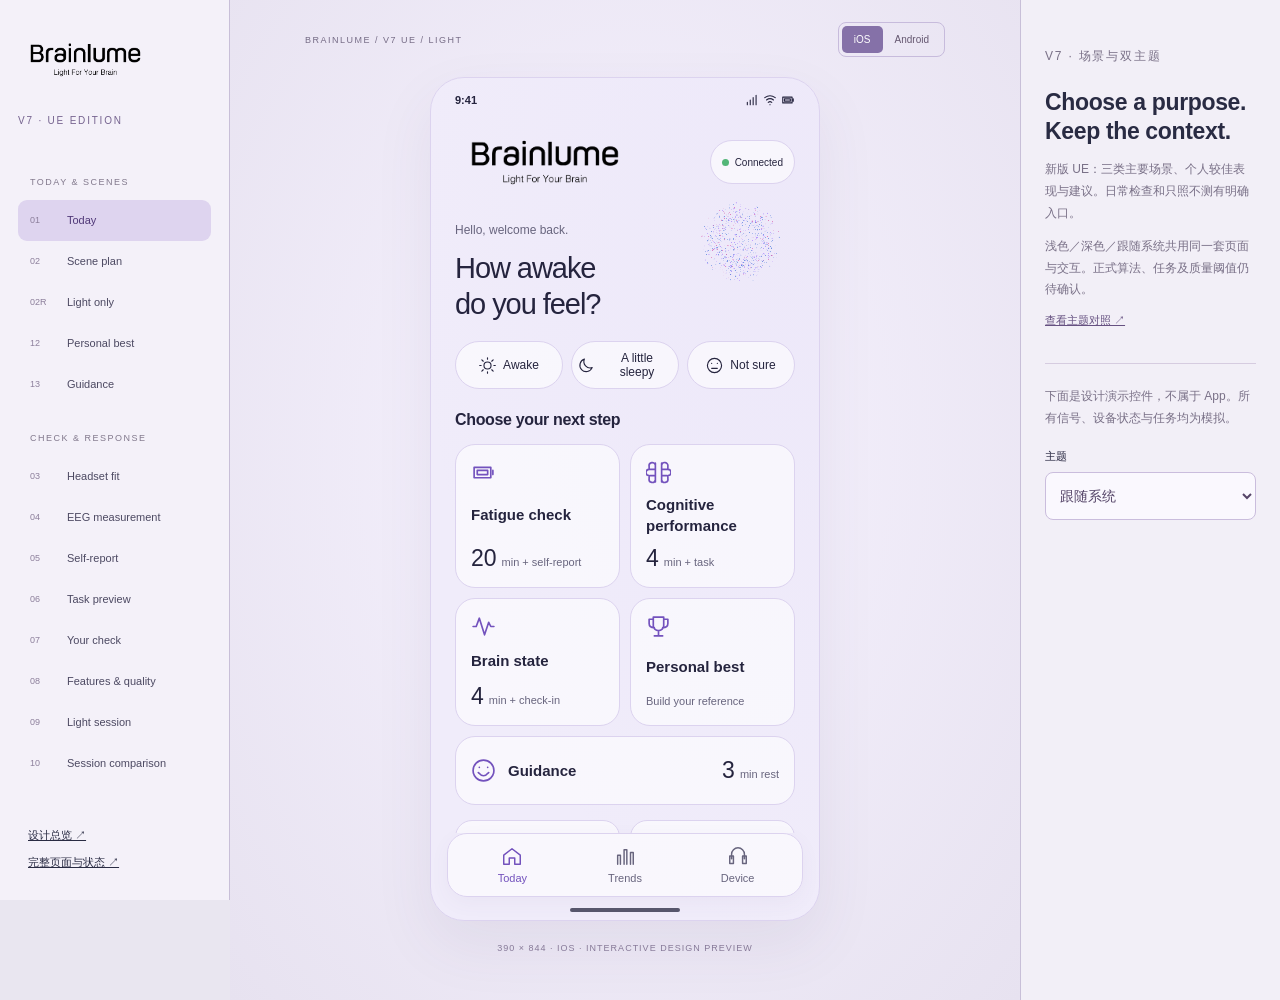
==== commit fc516714: "Default to English and add mobile header language switch" ====
--- a/index.html
+++ b/index.html
@@ -1 +1 @@
-<!doctype html><html lang="en"><head><meta charset="utf-8"><meta name="viewport" content="width=device-width,initial-scale=1,viewport-fit=cover"><meta name="theme-color" content="#efebf8"><title>Brainlume V7 — Lavender</title><link rel="icon" href="data:,"><link rel="stylesheet" href="v7.css?v=20261113-logo-clear"><link rel="stylesheet" href="v6-dark.css?v=20261113-logo-clear"><link rel="stylesheet" href="v5-style.css?v=20261113-logo-clear"><link rel="stylesheet" href="clarity-v7.css?v=20261113-logo-clear"><link rel="stylesheet" href="ue-nov13.css?v=20261113-logo-clear"><link rel="stylesheet" href="welcome-waves.css?v=20261113-logo-clear"><link rel="stylesheet" href="ue-edition.css?v=20261113-logo-clear"><link rel="stylesheet" href="visual-ui.css?v=20261113-logo-clear"></head><body><div id="app"></div><div id="phase-announcement" class="sr-only" role="status" aria-live="polite" aria-atomic="true"></div><script src="i18n-v7.js?v=20261113-logo-clear"></script><script src="gradient-waves.js?v=20261113-logo-clear"></script><script src="v7.js?v=20261113-logo-clear"></script></body></html>+<!doctype html><html lang="en"><head><meta charset="utf-8"><meta name="viewport" content="width=device-width,initial-scale=1,viewport-fit=cover"><meta name="theme-color" content="#efebf8"><title>Brainlume V7 — Lavender</title><link rel="icon" href="data:,"><link rel="stylesheet" href="v7.css?v=20261113-language-toggle"><link rel="stylesheet" href="v6-dark.css?v=20261113-language-toggle"><link rel="stylesheet" href="v5-style.css?v=20261113-language-toggle"><link rel="stylesheet" href="clarity-v7.css?v=20261113-language-toggle"><link rel="stylesheet" href="ue-nov13.css?v=20261113-language-toggle"><link rel="stylesheet" href="welcome-waves.css?v=20261113-language-toggle"><link rel="stylesheet" href="ue-edition.css?v=20261113-language-toggle"><link rel="stylesheet" href="visual-ui.css?v=20261113-language-toggle"></head><body><div id="app"></div><div id="phase-announcement" class="sr-only" role="status" aria-live="polite" aria-atomic="true"></div><script src="i18n-v7.js?v=20261113-language-toggle"></script><script src="gradient-waves.js?v=20261113-language-toggle"></script><script src="v7.js?v=20261113-language-toggle"></script></body></html>
--- a/visual-ui.css
+++ b/visual-ui.css
@@ -39,3 +39,16 @@
 .logo img,.rail-brand img,.splash>img{height:auto;aspect-ratio:914 / 397;object-fit:contain;object-position:center;mix-blend-mode:normal;image-rendering:auto;filter:brightness(0)}
 .phone[data-theme=dark] .logo img,.phone[data-theme=dark] .splash>img,.phone[data-screen=welcome] .logo img{filter:none;mix-blend-mode:normal}
 @media(max-width:360px){.app-header .logo,.app-header .logo img{width:180px}.app-header:has(.logo){gap:6px}.app-header .device-pill{padding:6px 8px;font-size:10px}}
+
+/* Mobile bilingual control, with the current choice emphasized. */
+.mobile-language{display:none}
+@media(max-width:700px){
+.mobile-language{display:flex;align-items:center;justify-content:center;gap:5px;flex-shrink:0;min-width:68px;min-height:44px;padding:8px;border-radius:22px;background:var(--surface);border:1px solid var(--line);color:var(--muted);font-size:12px}
+.mobile-language .lang-current{color:var(--text);font-weight:650}
+.app-header .header-title{min-width:0;overflow-wrap:anywhere;text-align:right;font-size:11px}
+.app-header .logo{margin-right:auto}
+.app-header .device-pill{margin-left:auto;min-width:30px;min-height:44px;padding:8px;justify-content:center}
+.app-header .device-connection-label{display:none}
+.app-header:has(.logo){gap:8px}
+}
+@media(max-width:360px){.app-header .device-pill{display:none}}
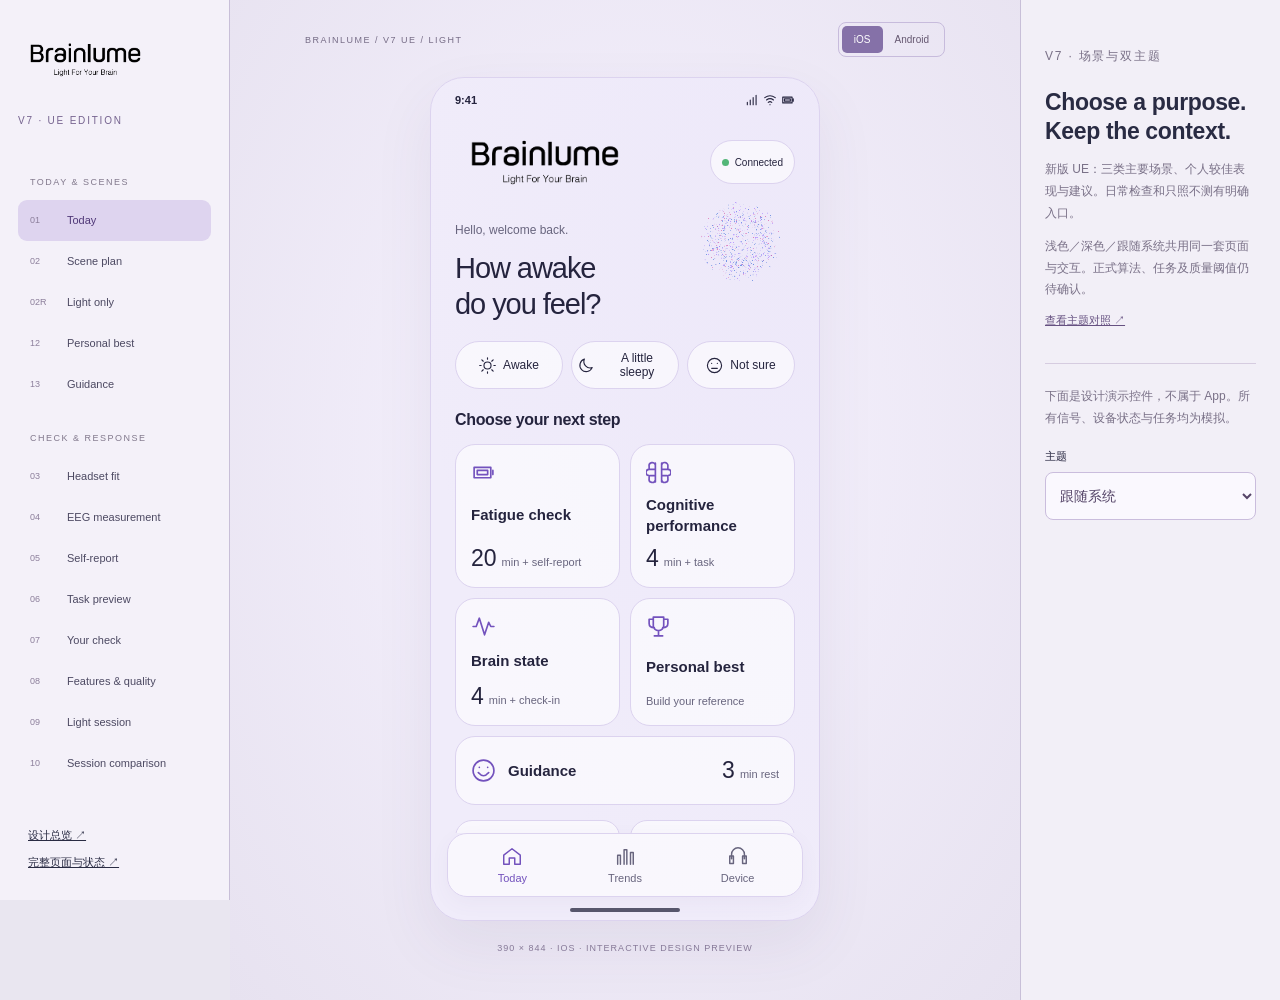
==== commit 14b4e443: "Refresh language UI asset version" ====
--- a/index.html
+++ b/index.html
@@ -1 +1 @@
-<!doctype html><html lang="en"><head><meta charset="utf-8"><meta name="viewport" content="width=device-width,initial-scale=1,viewport-fit=cover"><meta name="theme-color" content="#efebf8"><title>Brainlume V7 — Lavender</title><link rel="icon" href="data:,"><link rel="stylesheet" href="v7.css?v=20261113-language-toggle"><link rel="stylesheet" href="v6-dark.css?v=20261113-language-toggle"><link rel="stylesheet" href="v5-style.css?v=20261113-language-toggle"><link rel="stylesheet" href="clarity-v7.css?v=20261113-language-toggle"><link rel="stylesheet" href="ue-nov13.css?v=20261113-language-toggle"><link rel="stylesheet" href="welcome-waves.css?v=20261113-language-toggle"><link rel="stylesheet" href="ue-edition.css?v=20261113-language-toggle"><link rel="stylesheet" href="visual-ui.css?v=20261113-language-toggle"></head><body><div id="app"></div><div id="phase-announcement" class="sr-only" role="status" aria-live="polite" aria-atomic="true"></div><script src="i18n-v7.js?v=20261113-language-toggle"></script><script src="gradient-waves.js?v=20261113-language-toggle"></script><script src="v7.js?v=20261113-language-toggle"></script></body></html>+<!doctype html><html lang="en"><head><meta charset="utf-8"><meta name="viewport" content="width=device-width,initial-scale=1,viewport-fit=cover"><meta name="theme-color" content="#efebf8"><title>Brainlume V7 — Lavender</title><link rel="icon" href="data:,"><link rel="stylesheet" href="v7.css?v=20261113-language-final"><link rel="stylesheet" href="v6-dark.css?v=20261113-language-final"><link rel="stylesheet" href="v5-style.css?v=20261113-language-final"><link rel="stylesheet" href="clarity-v7.css?v=20261113-language-final"><link rel="stylesheet" href="ue-nov13.css?v=20261113-language-final"><link rel="stylesheet" href="welcome-waves.css?v=20261113-language-final"><link rel="stylesheet" href="ue-edition.css?v=20261113-language-final"><link rel="stylesheet" href="visual-ui.css?v=20261113-language-final"></head><body><div id="app"></div><div id="phase-announcement" class="sr-only" role="status" aria-live="polite" aria-atomic="true"></div><script src="i18n-v7.js?v=20261113-language-final"></script><script src="gradient-waves.js?v=20261113-language-final"></script><script src="v7.js?v=20261113-language-final"></script></body></html>
--- a/visual-ui.css
+++ b/visual-ui.css
@@ -52,3 +52,4 @@
 .app-header:has(.logo){gap:8px}
 }
 @media(max-width:360px){.app-header .device-pill{display:none}}
+@media(max-width:700px){.app-header .mobile-language{order:2}}
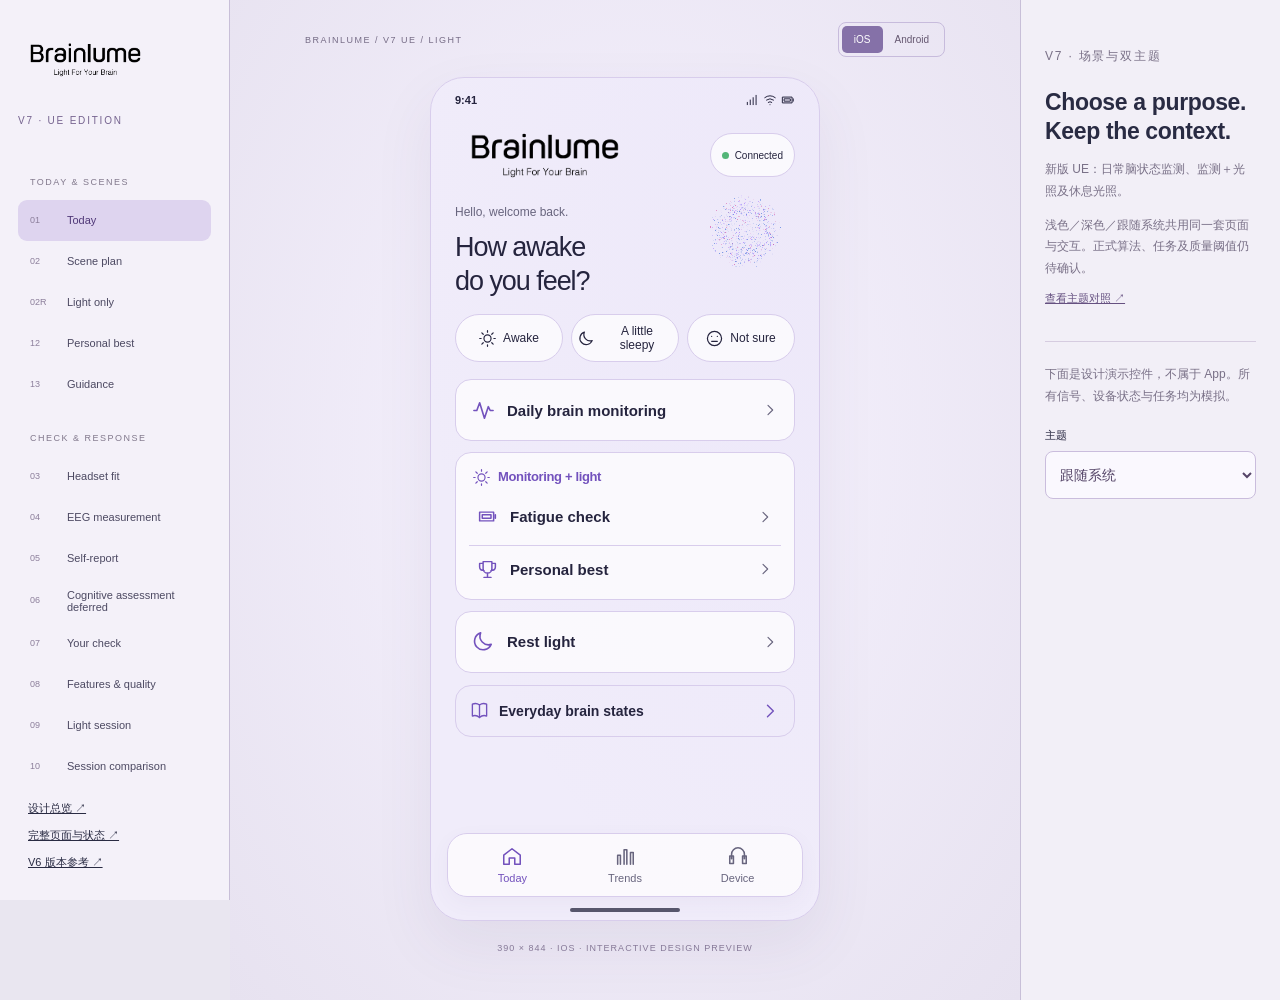
==== commit 4b22b119: "Deploy latest V7 UE and usability improvements" ====
--- a/index.html
+++ b/index.html
@@ -1 +1 @@
-<!doctype html><html lang="en"><head><meta charset="utf-8"><meta name="viewport" content="width=device-width,initial-scale=1,viewport-fit=cover"><meta name="theme-color" content="#efebf8"><title>Brainlume V7 — Lavender</title><link rel="icon" href="data:,"><link rel="stylesheet" href="v7.css?v=20261113-language-final"><link rel="stylesheet" href="v6-dark.css?v=20261113-language-final"><link rel="stylesheet" href="v5-style.css?v=20261113-language-final"><link rel="stylesheet" href="clarity-v7.css?v=20261113-language-final"><link rel="stylesheet" href="ue-nov13.css?v=20261113-language-final"><link rel="stylesheet" href="welcome-waves.css?v=20261113-language-final"><link rel="stylesheet" href="ue-edition.css?v=20261113-language-final"><link rel="stylesheet" href="visual-ui.css?v=20261113-language-final"></head><body><div id="app"></div><div id="phase-announcement" class="sr-only" role="status" aria-live="polite" aria-atomic="true"></div><script src="i18n-v7.js?v=20261113-language-final"></script><script src="gradient-waves.js?v=20261113-language-final"></script><script src="v7.js?v=20261113-language-final"></script></body></html>+<!doctype html><html lang="en"><head><meta charset="utf-8"><meta name="viewport" content="width=device-width,initial-scale=1,viewport-fit=cover"><meta name="theme-color" content="#efebf8"><title>Brainlume V7 — Lavender</title><link rel="icon" href="data:,"><link rel="stylesheet" href="v7.css?v=20261119-priority2"><link rel="stylesheet" href="v6-dark.css?v=20261119-priority2"><link rel="stylesheet" href="v5-style.css?v=20261119-priority2"><link rel="stylesheet" href="clarity-v7.css?v=20261119-priority2"><link rel="stylesheet" href="ue-nov13.css?v=20261119-priority2"><link rel="stylesheet" href="welcome-waves.css?v=20261119-priority2"><link rel="stylesheet" href="ue-edition.css?v=20261119-priority2"><link rel="stylesheet" href="visual-ui.css?v=20261119-priority2"><link rel="stylesheet" href="ue-nov18.css?v=20261119-priority2"><link rel="stylesheet" href="priority-round1.css?v=20261119-priority2"><link rel="stylesheet" href="priority-round2.css?v=20261119-priority2"></head><body><div id="app"></div><div id="phase-announcement" class="sr-only" role="status" aria-live="polite" aria-atomic="true"></div><script src="i18n-v7.js?v=20261119-priority2"></script><script src="gradient-waves.js?v=20261119-priority2"></script><script src="v7.js?v=20261119-priority2"></script></body></html>
--- a/ue-nov18.css
+++ b/ue-nov18.css
@@ -0,0 +1,45 @@
+/* November 18 UE alignment. Shared V7 theme and controls. */
+.ue-entries{display:grid;gap:11px}
+.ue-entries .ue-entry{display:flex;flex-direction:row;align-items:center;gap:12px;min-height:62px;padding:14px 16px;width:100%;text-align:left}
+.ue-entry>span{flex:1;min-width:0}
+.ue-entry strong{color:var(--text);font-size:15px;font-weight:550;line-height:1.4}
+.ue-entry>svg:last-child{width:17px;height:17px}
+.ue-entry-group{display:grid;gap:4px;padding:13px 13px 6px;border:1px solid var(--line);border-radius:20px;background:var(--tint)}
+.ue-entry-group h2{margin:2px 4px 3px;display:flex;align-items:center;gap:8px;font-size:13px;color:var(--accent)}
+.ue-entry-group h2 svg{width:17px;height:17px}
+.phone .ue-entry-group .ue-entry{min-height:48px;padding:10px 8px;border:0;border-radius:10px;background:transparent}
+.phone .ue-entry-group .ue-entry:hover{background:var(--surface)}
+.ue-entry-group .ue-entry>svg:first-child{width:20px;height:20px}
+.ue-entry-group .ue-entry+.ue-entry{border-top:1px solid var(--line);border-radius:0}
+.phone[data-screen=best] .ue-plan-steps{padding:0;list-style:none;margin:24px 0}
+.phone[data-screen=best] .ue-plan-steps li{min-height:55px;padding:0 0 22px 44px}
+.phone[data-screen=best] .ue-plan-steps li::before{content:none}
+.phone[data-screen=best] .ue-plan-steps li::after{left:15px;top:34px;height:calc(100% - 38px)}
+.phone[data-screen=best] .visual-step-icon{left:0;border:1px solid var(--line)}
+.rest-durations button{min-height:44px;padding-inline:4px;min-width:0}
+.rest-receipt .data-row{margin-top:16px}
+.shared-eeg{margin:24px 0}
+.shared-eeg .band-distribution{margin:12px 0}
+.shared-eeg .visual-status-row{margin:14px 0 0}
+.shared-eeg .list-button{min-height:48px}
+.contextual-rest{margin:14px 0}
+.contextual-rest h2{display:flex;align-items:center;gap:8px}
+.contextual-rest h2 svg{width:18px;height:18px;color:var(--accent)}
+.contextual-rest p{font-size:12px}
+.band-distribution .segmented{margin:14px 0}
+.butterfly-axis{font-size:11px;color:var(--muted);margin-bottom:6px}
+.butterfly-plot{display:block;width:100%;height:auto;border-radius:10px;background:var(--tint)}
+.butterfly-grid{stroke:var(--line);stroke-width:.65}
+.butterfly-zero{stroke:var(--muted);stroke-width:.8;stroke-dasharray:2 2}
+.butterfly-trace{stroke-width:1.15;vector-effect:non-scaling-stroke}
+.butterfly-labels{fill:var(--muted);stroke:none;font-size:10px}
+.butterfly-bands{display:grid;grid-template-columns:repeat(2,minmax(0,1fr));gap:7px}
+.butterfly-band{min-height:48px;display:flex;align-items:center;gap:5px;text-align:left;padding:6px;border:1px solid var(--line);border-radius:10px;background:var(--surface);color:var(--text);font-size:11px}
+.butterfly-band small{display:block;color:var(--muted);font-size:10px}
+.butterfly-band strong{margin-left:auto;font-size:12px;font-variant-numeric:tabular-nums}
+.butterfly-band[aria-pressed=false]{background:transparent;color:var(--muted);border-style:dashed}
+.butterfly-band[aria-pressed=false] .band-key{background:transparent}
+.band-key{flex:none;width:7px;height:7px;border:1px solid var(--band-key);border-radius:50%;background:var(--band-key)}
+/* These rows use a single column, including in the scaled gallery preview. */
+.ue-entries,.ue-entry-group{grid-template-columns:minmax(0,1fr)}
+.ue-entries .ue-entry{grid-column:auto}
--- a/priority-round1.css
+++ b/priority-round1.css
@@ -0,0 +1,31 @@
+/* Shared controls occupy their own flex row below the scrolling content. */
+.session-action-bar{position:relative;z-index:3;flex-shrink:0;padding:11px 23px 24px;border-top:1px solid var(--line);background:var(--surface-solid)}
+.phone:has(>.session-action-bar)>.phone-main{padding-bottom:20px;scroll-padding-bottom:20px}
+.session-control-buttons{display:flex;gap:10px;align-items:stretch}
+.session-control-buttons>button{flex:1;min-width:0;min-height:50px;padding:12px 10px;font-size:13px;line-height:1.45;white-space:normal}
+.session-control-buttons>button svg{width:18px;height:18px;flex-shrink:0}
+.session-control-status{display:flex;align-items:center;gap:7px;margin:0 0 9px;font-size:12px;line-height:1.5;color:var(--muted)}
+.session-control-status svg{width:16px;height:16px;color:var(--accent)}
+.wear-action-bar .session-control-buttons>.secondary{flex:0 0 32%;font-size:12px}
+.session-safety-stop{display:flex;width:100%;min-height:44px;align-items:center;justify-content:center;gap:7px;padding:8px 4px;margin:4px 0 0;background:transparent;border:0;color:var(--warning);font-size:12px;line-height:1.5;border-radius:12px}
+.session-safety-stop svg{width:17px;height:17px}
+.session-safety-stop:hover{background:var(--warning-bg)}
+.session-safety-stop:focus-visible{outline-color:var(--warning)}
+.result-intro h1{margin:10px 0 8px;font-size:27px;line-height:1.3}
+.result-intro>.caption{margin:0 0 18px}
+.result-overview{display:flex;align-items:center;gap:20px;margin:0 0 20px;padding:0 0 17px;border-bottom:1px solid var(--line)}
+.result-rating{display:flex;flex-direction:column;gap:6px;flex:1}
+.result-rating>span{display:flex;align-items:center;gap:7px;font-size:13px;color:var(--muted)}
+.result-rating>span svg{width:18px;height:18px;color:var(--accent)}
+.result-rating>strong{font-size:48px;font-weight:450;line-height:1.15;font-variant-numeric:tabular-nums}
+.result-rating>strong small{font-size:19px;margin-left:6px;color:var(--muted)}
+.result-rating>small{font-size:12px;color:var(--muted)}
+.result-status-summary{display:flex;flex-direction:column;gap:10px;font-size:12px;color:var(--muted)}
+.result-status-summary>span{display:flex;align-items:center;gap:7px}
+.result-status-summary svg{width:16px;height:16px;color:var(--accent)}
+.phone[data-screen=result] .band-distribution{margin-top:0;margin-bottom:10px}
+.phone[data-screen=result] .band-distribution>details{margin:10px 0 0}
+.phone[data-screen=result] .band-distribution>details summary{font-size:12px;min-height:44px;padding:11px 0}
+.result-next-actions .actions{margin-top:18px;gap:10px}
+@media(max-width:700px){.session-action-bar{padding-bottom:calc(23px + env(safe-area-inset-bottom))}}
+@media(max-width:360px){.session-action-bar{padding-inline:19px}.session-control-buttons>button{font-size:12px;padding-inline:8px}.session-control-buttons{gap:8px}.result-overview{gap:12px}.result-rating>span,.result-status-summary{font-size:11px}.result-intro h1{font-size:25px}}
--- a/priority-round2.css
+++ b/priority-round2.css
@@ -0,0 +1,131 @@
+/* Round two: task hierarchy, readable data, and one control vocabulary. */
+.phone{--control-radius:24px;--panel-radius:16px;--row-radius:12px}
+.phone[data-theme=dark]{--surface:#a9b8e510;--tint:#b49ae91c;--line:#b4bce43f}
+.phone[data-theme=light]{--surface:#ffffffb8;--tint:#eee6fb;--line:#d8cdec}
+.phone button.primary,.phone button.secondary{border-radius:var(--control-radius)}
+.phone .card,.phone .rating-card,.phone .task-preview,.phone .eeg,.phone .ue-entry-group,.phone .ue-entries>.ue-entry,.phone .learn-entry{border-radius:var(--panel-radius)}
+.phone .segmented{border-radius:var(--row-radius);padding:4px;gap:4px}
+.phone .segmented button{min-height:44px;border:1px solid transparent;border-radius:9px;line-height:1.4;font-size:13px}
+.phone .segmented .selected,.phone[data-theme=dark] .segmented .selected{background:var(--tint);color:var(--text);border-color:var(--accent);box-shadow:none}
+.phone .awake-option[aria-pressed=true],.phone[data-theme=dark] .awake-option[aria-pressed=true]{background:var(--tint);color:var(--text);border-color:var(--accent)}
+.phone .ue-entries .ue-entry,.phone[data-theme=dark] .ue-entries .ue-entry{background:var(--surface);border-color:var(--line)}
+.phone .ue-entry-group{background:var(--surface);border-color:var(--line)}
+.phone .ue-entry-group .ue-entry,.phone[data-theme=dark] .ue-entry-group .ue-entry{background:transparent}
+.phone .learn-entry{background:transparent;border-color:var(--line)}
+.phone .app-header:has(.logo){height:66px;gap:8px}
+.phone .app-header .logo{height:66px;min-height:66px}
+.phone .app-header .logo img{width:180px;height:auto;aspect-ratio:914 / 397;object-fit:contain}
+.phone .app-header:has(.logo) .header-title{display:none}
+.phone .app-header .header-title{font-size:12px}
+.phone .visual-greeting{padding-top:0;margin-bottom:17px}
+.phone .visual-greeting .home-welcome{margin-bottom:8px}
+.phone .visual-greeting h1{font-size:27px;line-height:1.25;margin-bottom:16px}
+.phone .visual-greeting>.photon{top:-9px;width:100px;height:100px}
+.phone svg{stroke-width:1.7}
+.phone .ue-entry>svg:first-child{width:23px;height:23px}
+.phone .ue-entry-group .ue-entry>svg:first-child,.phone .list-button>svg:first-child{width:21px;height:21px;color:var(--accent)}
+.phone .ue-entry>svg:last-child,.phone .list-button>svg:last-child{width:16px;height:16px;color:var(--muted)}
+.phone .list-button{padding:15px 2px;gap:12px;min-height:56px}
+.phone .list-button>span{min-width:0;flex:1}
+.phone .list-button strong{font-size:14px}
+.phone .list-button small,.phone[data-screen=device] .list-button small{font-size:12px;line-height:1.6}
+.phone .list-button:active{background:var(--tint)}
+.phone .ue-session-route{display:flex;gap:8px;margin:0 0 15px;padding:6px 0 12px;border-bottom:1px solid var(--line)}
+.phone .ue-session-route li{gap:6px;min-width:0;align-items:center;color:var(--muted)}
+.phone .ue-session-route li>span{width:17px;height:17px;font-size:10px;border-color:var(--line)}
+.phone .ue-session-route strong{font-size:11px;line-height:1.45;font-weight:450}
+.phone .ue-session-route small{font-size:10px;line-height:1.5}
+.phone .ue-session-route .current{color:var(--text)}
+.phone .ue-session-route .current>span{background:var(--tint);color:var(--text);border-color:var(--accent)}
+.period-progress{margin:0 0 16px}
+.period-caption{display:flex;justify-content:space-between;align-items:baseline;gap:12px;margin-bottom:11px}
+.period-caption strong{font-weight:550;font-size:14px}
+.period-caption>span{font-size:12px;color:var(--muted);font-variant-numeric:tabular-nums}
+.period-steps{list-style:none;display:grid;grid-template-columns:repeat(4,minmax(0,1fr));gap:7px;margin:0;padding:0}
+.period-steps li{position:relative;display:flex;align-items:center;justify-content:center;gap:5px;min-height:35px;border:1px solid var(--line);border-radius:8px;color:var(--muted)}
+.period-steps li>span{font-size:11px;display:grid;place-items:center;min-width:12px}
+.period-steps svg{width:13px;height:13px}
+.period-steps small{font-size:12px;line-height:1.5}
+.period-steps li.current{background:var(--tint);border-color:var(--accent);color:var(--text);font-weight:550}
+.period-steps li.finished{color:var(--accent)}
+.phone[data-screen=measure] .measurement-heading{margin:0 0 16px;gap:12px}
+.phone[data-screen=measure] .measurement-heading h1{font-size:28px;line-height:1.2}
+.phone[data-screen=measure] .measurement-heading p{font-size:13px;line-height:1.5;margin-bottom:0}
+.phone[data-screen=measure] .period-time strong{font-size:48px;line-height:1;font-variant-numeric:tabular-nums}
+.phone[data-screen=measure] .period-time small{font-size:12px}
+.phone .eeg{padding:14px}
+.phone .eeg .channel-label{font-size:12px;line-height:1.5;gap:7px}
+.phone .eeg .channel-label span{font-size:11px}
+.phone .eeg .axis{font-size:11px}
+.phone .eeg .trace{stroke-width:1.45;vector-effect:non-scaling-stroke}
+.phone .eeg .channel svg{width:100%;display:block}
+.phone[data-screen=measure] .channel svg{height:44px}
+.phone[data-screen=measure] .channel{margin:11px 0 8px}
+.phone[data-screen=wear] .channel svg{height:34px}
+.phone .butterfly-axis{font-size:12px;line-height:1.5}
+.phone .butterfly-labels{font-size:12px}
+.phone .butterfly-trace{stroke-width:1.35}
+.phone .band-distribution .section-head{gap:12px;align-items:center}
+.phone .band-distribution h2{font-size:17px;max-width:72%}
+.phone .band-distribution .section-head>small{font-size:11px;white-space:normal;text-align:right}
+.phone .band-distribution>.caption,.phone .band-source{font-size:12px;line-height:1.65}
+.phone .butterfly-bands{grid-template-columns:repeat(2,minmax(0,1fr));gap:8px}
+.phone .butterfly-band{position:relative;display:grid;grid-template-columns:9px minmax(0,1fr);gap:5px 7px;min-height:88px;padding:10px;border-radius:var(--row-radius);font-size:14px;align-content:start;align-items:start}
+.phone .butterfly-band>span:nth-child(2){min-width:0;line-height:1.4}
+.phone .butterfly-band .band-key{margin-top:6px}
+.phone .butterfly-band small{font-size:12px;line-height:1.5;margin-top:3px;overflow-wrap:anywhere}
+.phone .butterfly-band strong{grid-column:2;font-size:20px;line-height:1.3;margin:0;font-weight:500}
+.phone .butterfly-band[aria-pressed=true]{border-color:var(--accent);background:var(--tint)}
+.phone .butterfly-band[aria-pressed=false]{color:var(--muted);border-style:dashed;background:transparent}
+.phone .butterfly-band:active{background:var(--tint)}
+.phone .trend-view-tabs{display:flex;gap:4px;margin:15px 0 22px}
+.phone .trend-view-tabs button{display:flex;flex:1;min-width:0;align-items:center;justify-content:center;gap:7px;padding:10px 8px;font-size:14px}
+.trend-view-tabs svg{width:18px;height:18px}
+.trend-panel{margin:0 0 25px}
+.trend-panel .section-head{align-items:center;gap:12px;margin:0 0 10px}
+.trend-panel h2{font-size:16px;margin:0;max-width:52%}
+.trend-panel>.caption{font-size:12px;margin:9px 0 12px}
+.trend-periods{display:flex;gap:3px;flex-shrink:0}
+.trend-periods button{min-height:44px;min-width:46px;padding:8px 6px;border-radius:9px;font-size:12px;line-height:1.4;background:transparent;color:var(--muted);border:1px solid transparent}
+.trend-periods button.selected{border-color:var(--line);color:var(--text);background:var(--surface)}
+.phone .trend-chart{width:100%;height:auto;display:block;background:var(--surface);border:1px solid var(--line);border-radius:var(--panel-radius);padding:12px 6px}
+.phone .trend-chart .chart-labels{font-size:12px;fill:var(--muted)}
+.phone .trend-chart .chart-line{stroke-width:2}
+.trend-reading{display:flex;flex-direction:column;gap:8px;margin-top:15px;font-size:12px;color:var(--muted)}
+.trend-reading strong{font-weight:500;color:var(--text)}
+.phone .recent-heading{margin:24px 0 5px}
+.phone[data-screen=trends]>.phone-main>h1{font-size:28px;margin:8px 0 12px}
+.phone .activity-panel{padding:0;border:0;background:transparent;border-radius:0;margin:0 0 23px}
+.phone .activity-panel .section-head{margin-bottom:19px;gap:12px}
+.phone .activity-panel .section-head>small{font-size:12px;text-align:right;max-width:50%;color:var(--muted)}
+.phone .activity-panel h2{font-size:16px}
+.phone .activity-totals{padding-bottom:17px;margin-bottom:15px}
+.phone .activity-totals .visual-metric>span{font-size:12px}
+.phone .activity-weekdays{font-size:12px;gap:4px}
+.phone .activity-grid{gap:4px}
+.phone .activity-cell{height:44px;min-height:44px;border-radius:9px;font-size:13px;color:#17223c;font-weight:550;transition:background-color .15s ease,border-color .15s ease}
+.phone .activity-cell.level-0{background:var(--surface);border-color:var(--line);color:var(--muted)}
+.phone .activity-cell.level-1{background:#a4b4ee}
+.phone .activity-cell.level-2{background:#c4a8ee}
+.phone .activity-cell.level-3{background:#e2d1ff}
+.phone .activity-cell:hover{transform:none;border-color:var(--text)}
+.phone .activity-cell.selected{outline:2px solid var(--accent);outline-offset:1px}
+.phone .activity-legend{font-size:12px;gap:10px 12px;line-height:1.6;margin:16px 0}
+.phone .activity-panel>.caption,.phone .activity-panel>small.caption{font-size:12px;line-height:1.65}
+.phone .activity-selection{font-size:13px;line-height:1.6;padding:12px 0;gap:8px}
+.phone .activity-selection span{font-size:12px}
+@media(max-width:360px){
+ .phone .app-header:has(.logo){height:66px}
+ .phone .visual-greeting h1{font-size:26px}
+ .phone .eeg .channel-label span{font-size:10px}
+ .phone .butterfly-band{font-size:13px;padding:9px;min-height:96px}
+ .phone .butterfly-band small{font-size:11px}
+ .phone .butterfly-band strong{font-size:19px}
+ .phone .period-time strong{font-size:40px}
+ .phone .period-steps small{font-size:11px}
+ .phone .activity-grid,.phone .activity-weekdays{gap:3px}
+ .phone .activity-cell{font-size:12px}
+}
+
+.phone .butterfly-band small{overflow-wrap:normal;white-space:nowrap}
+.phone .band-visibility{display:block;font-size:11px;line-height:1.5}
